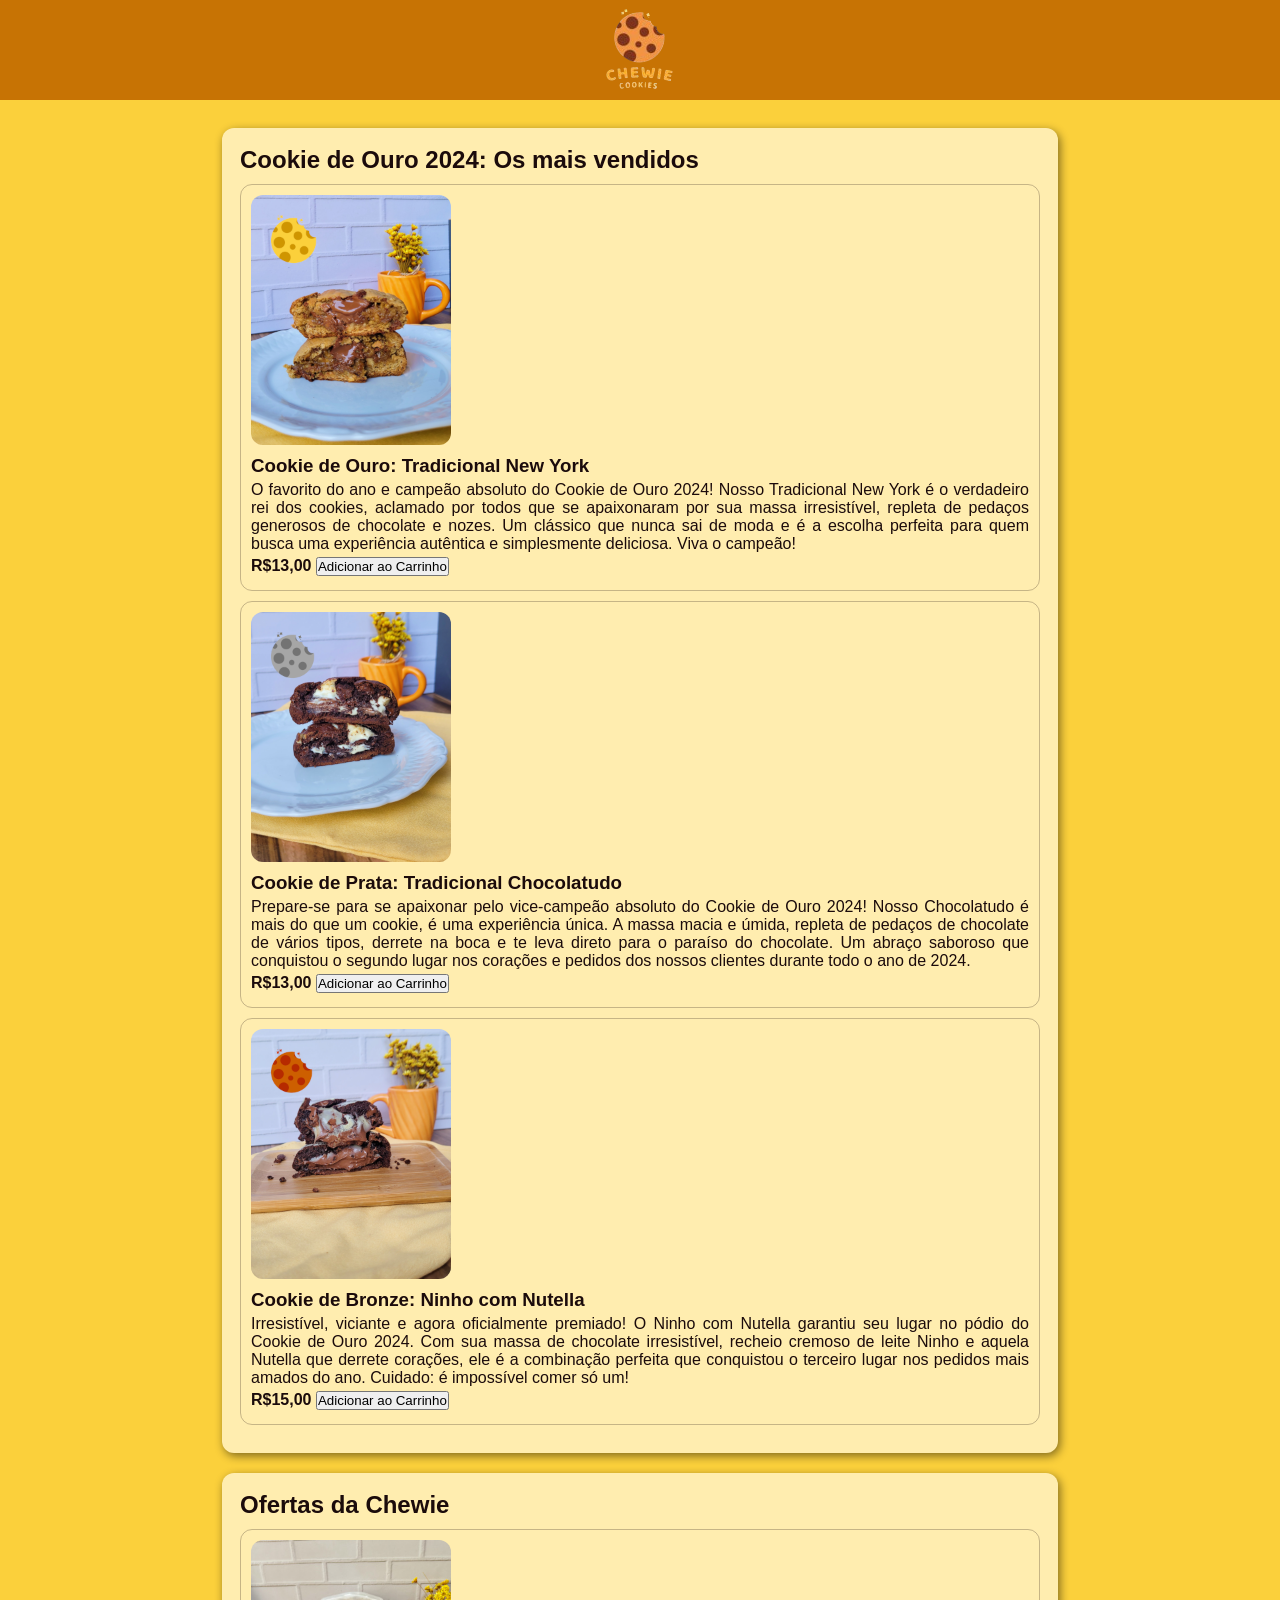
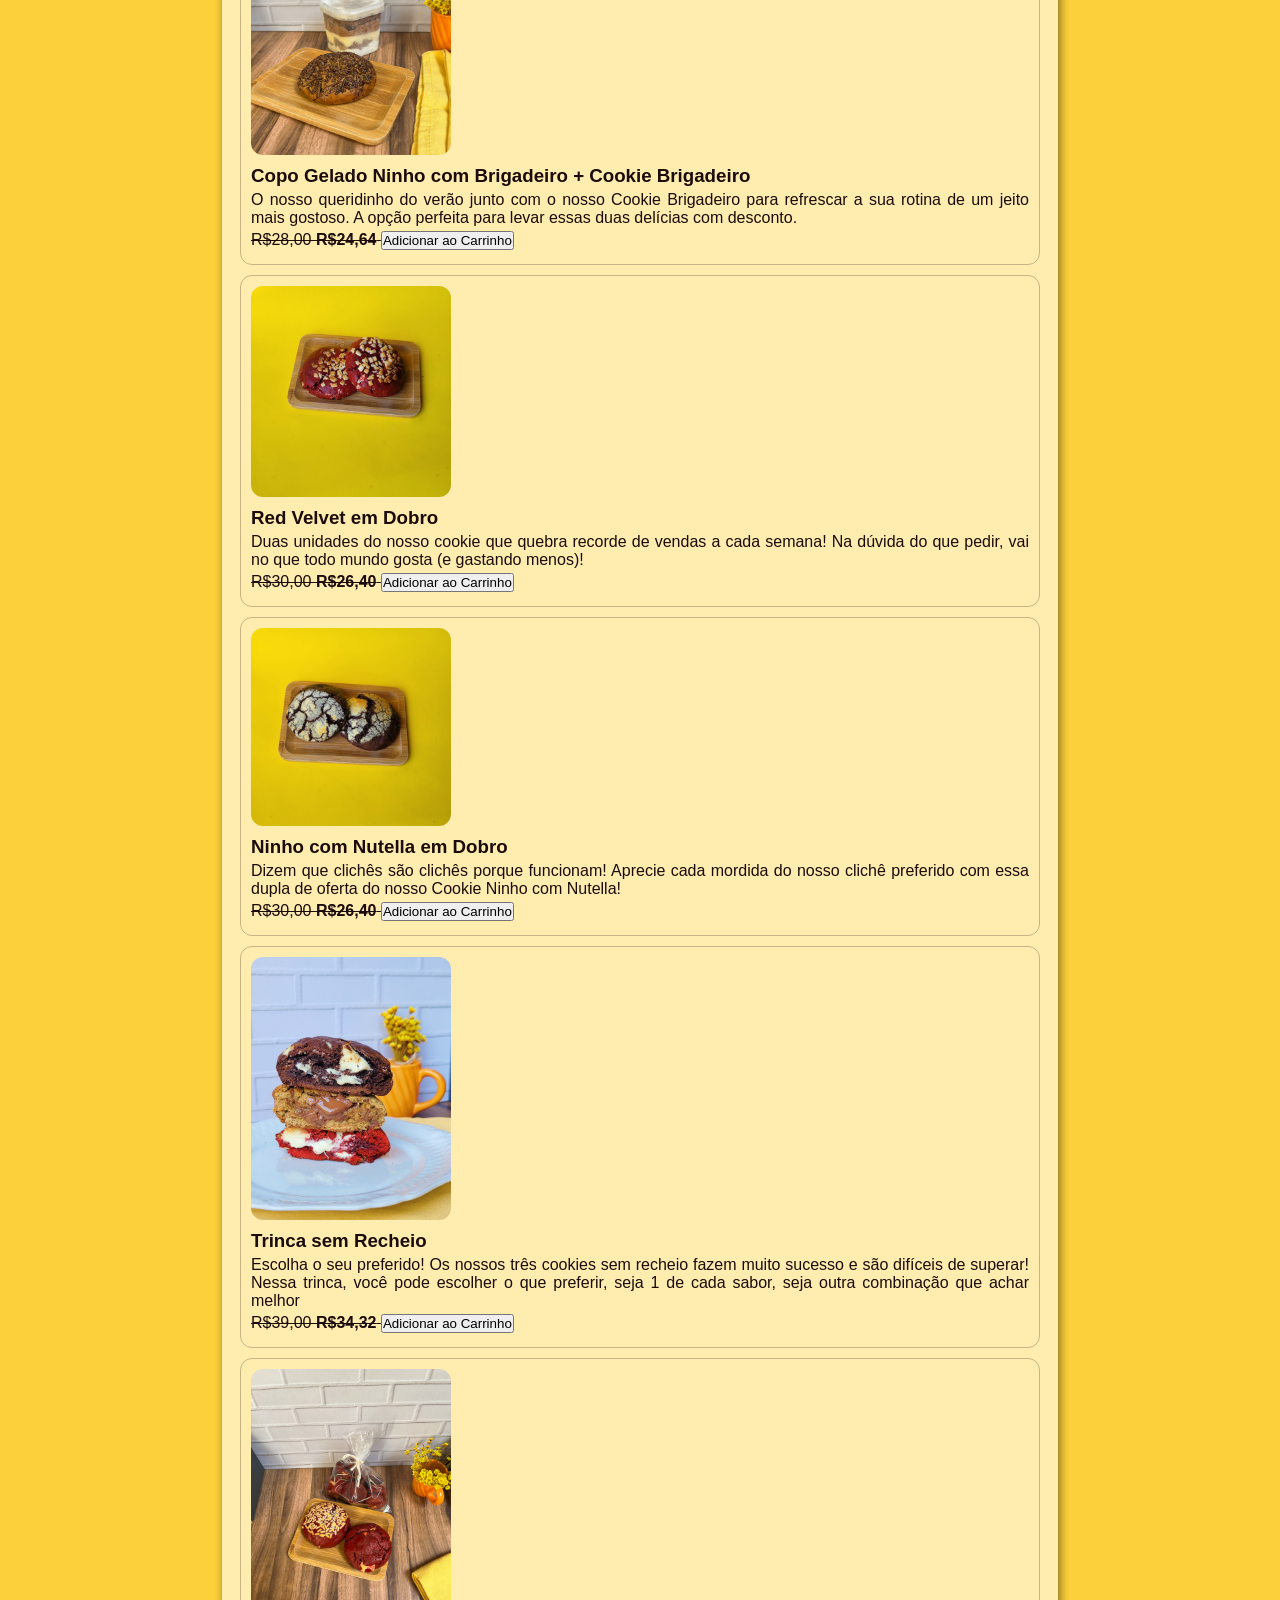
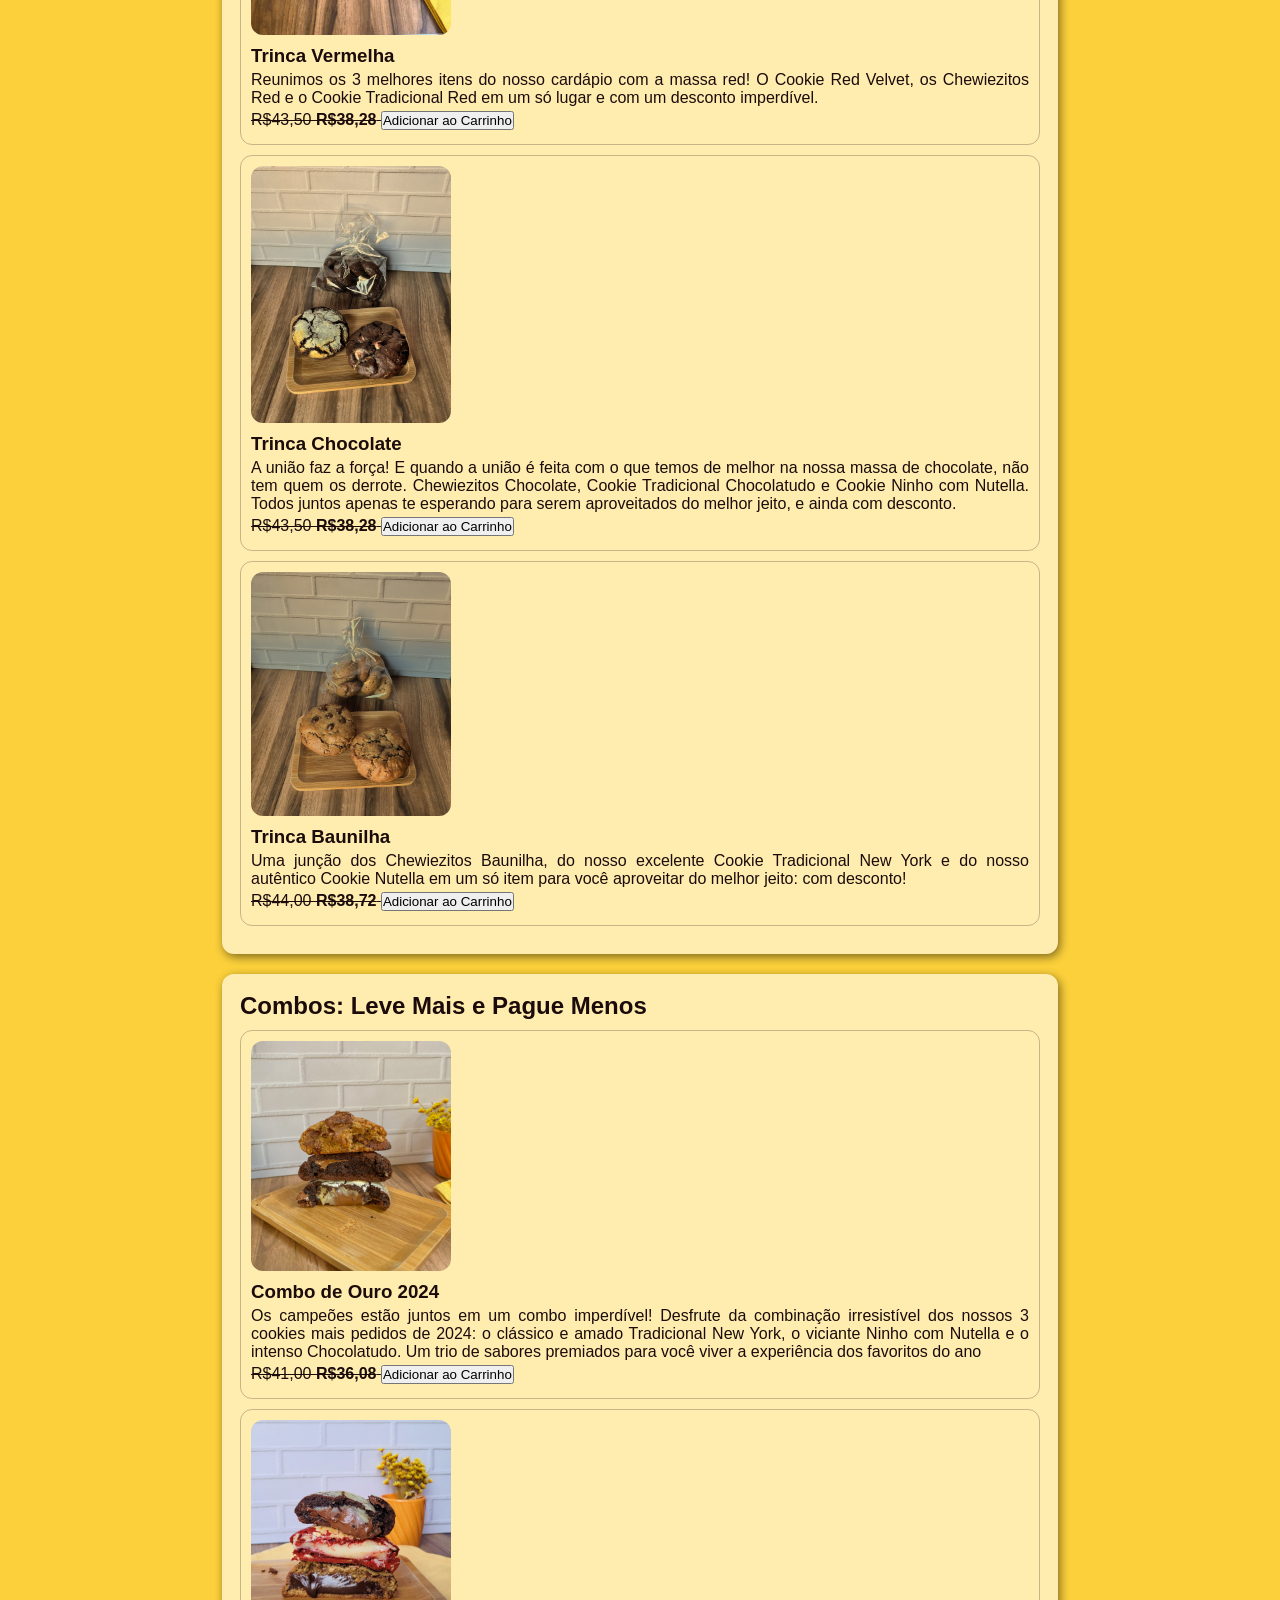
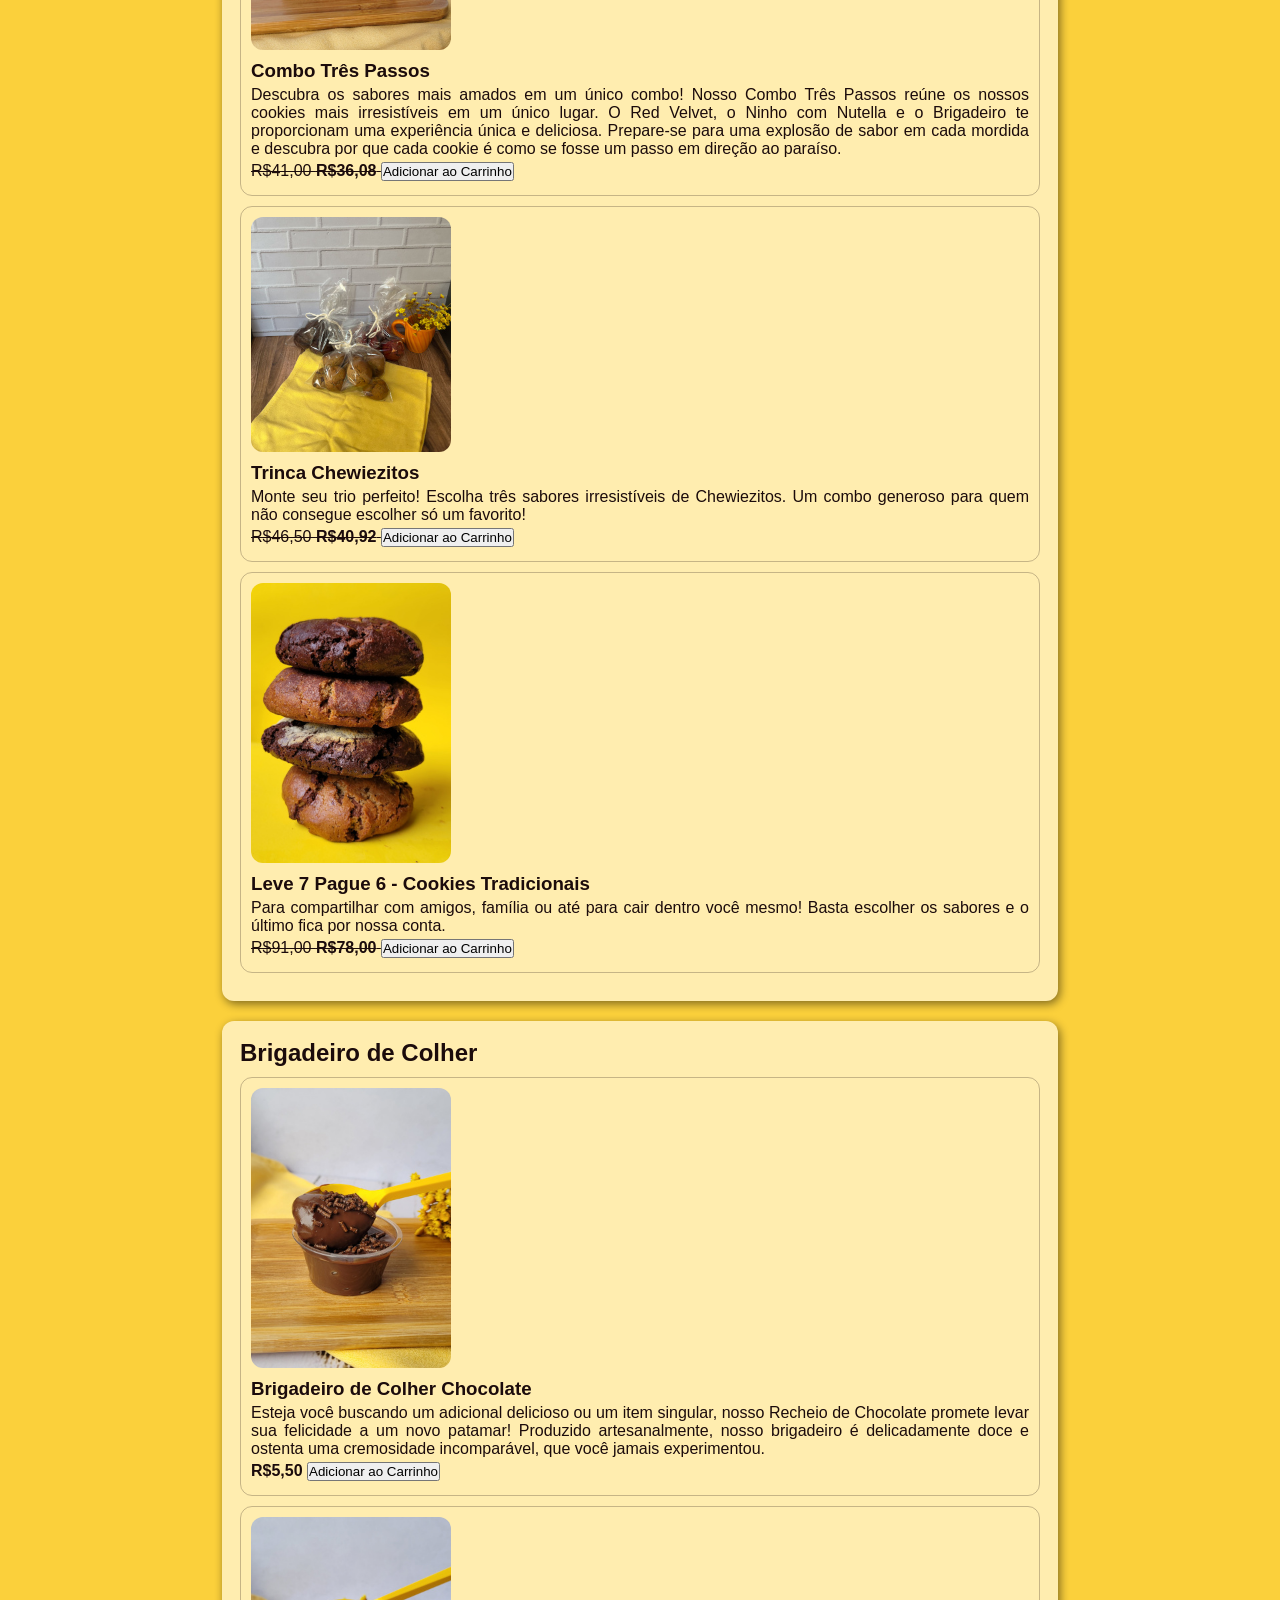
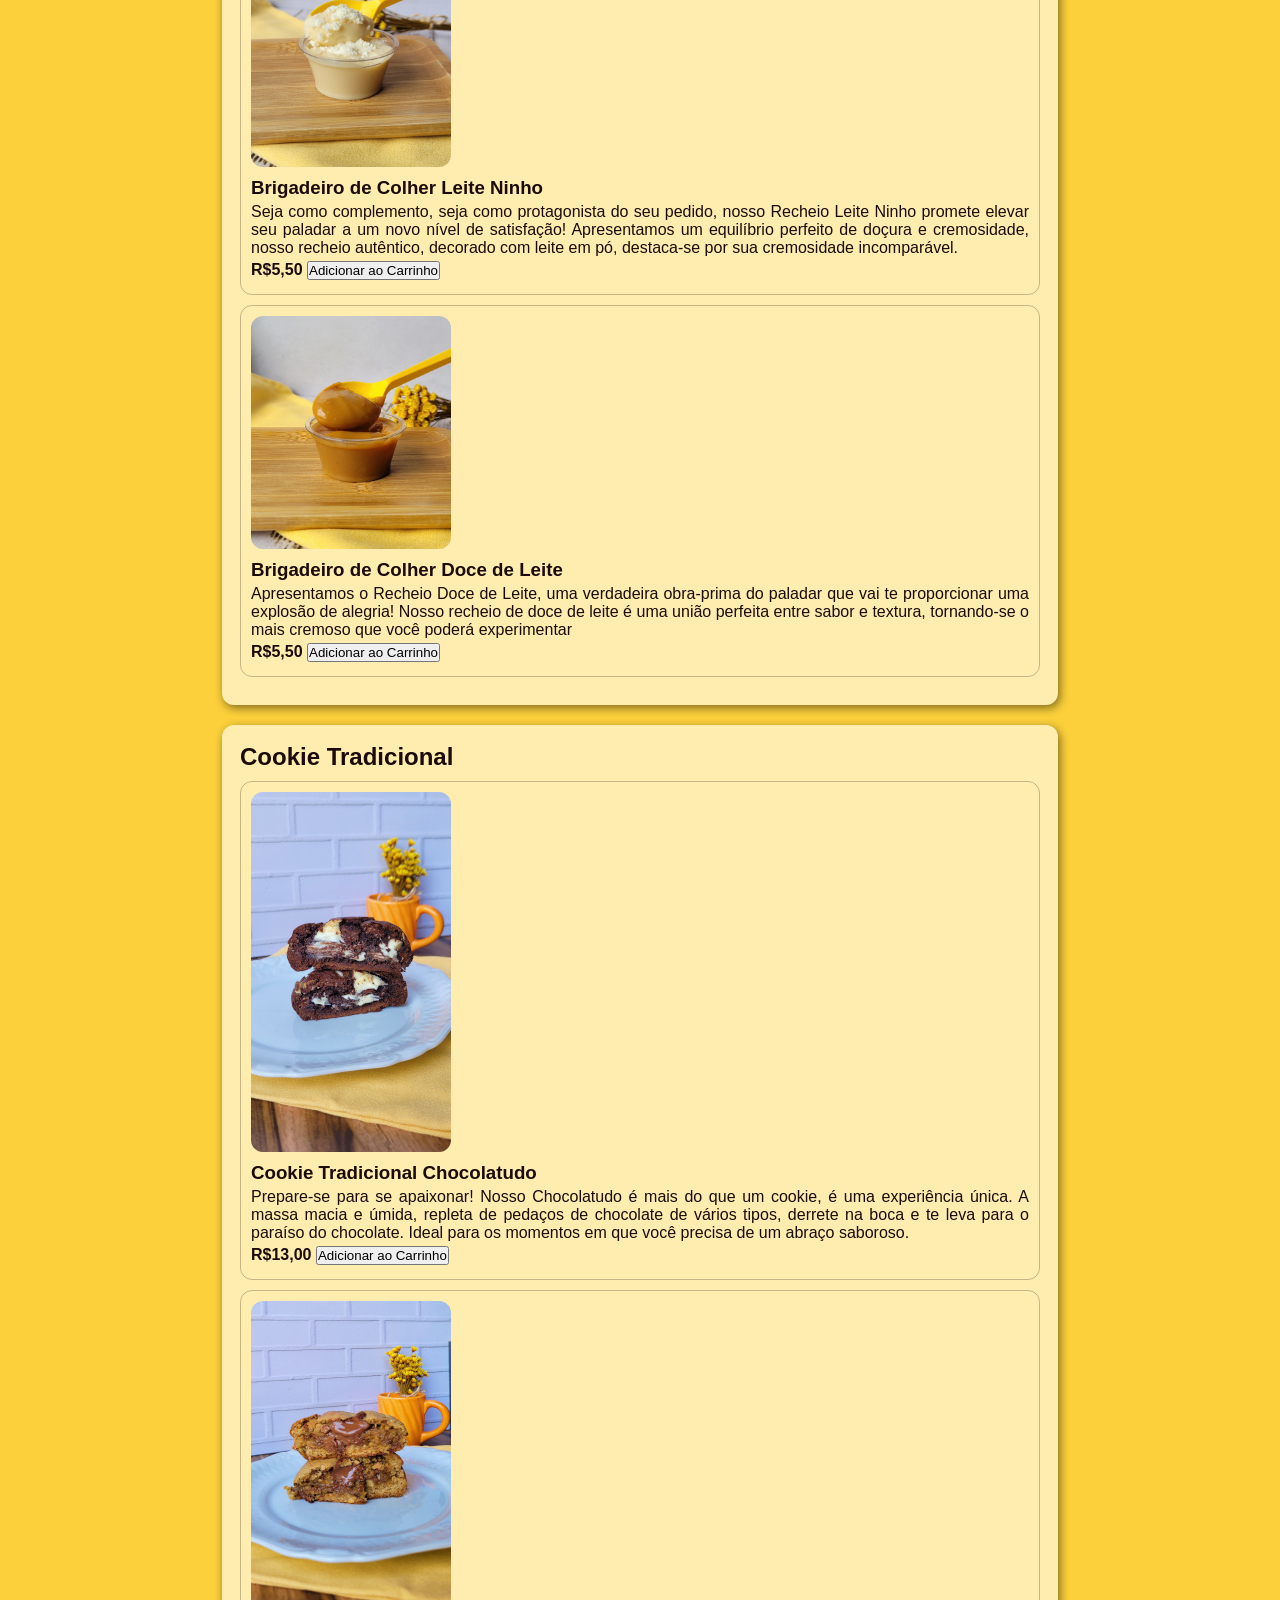
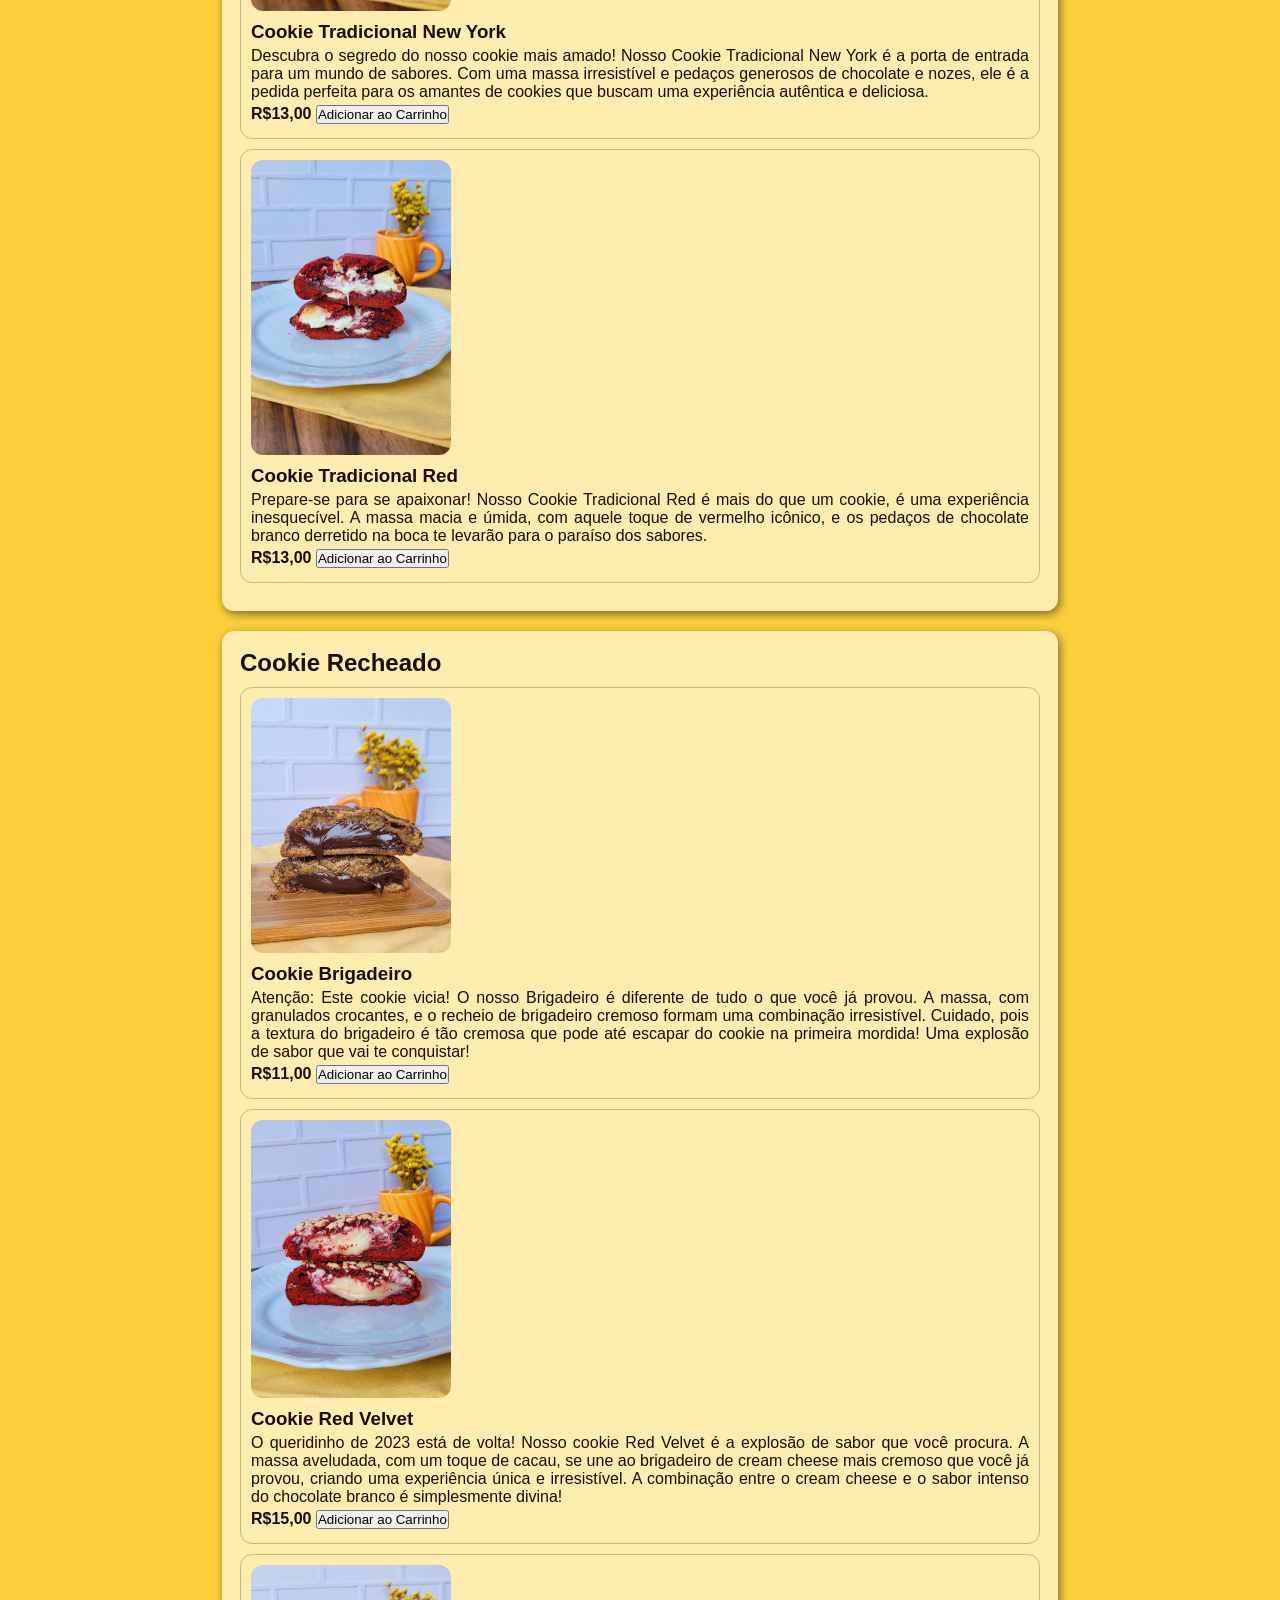
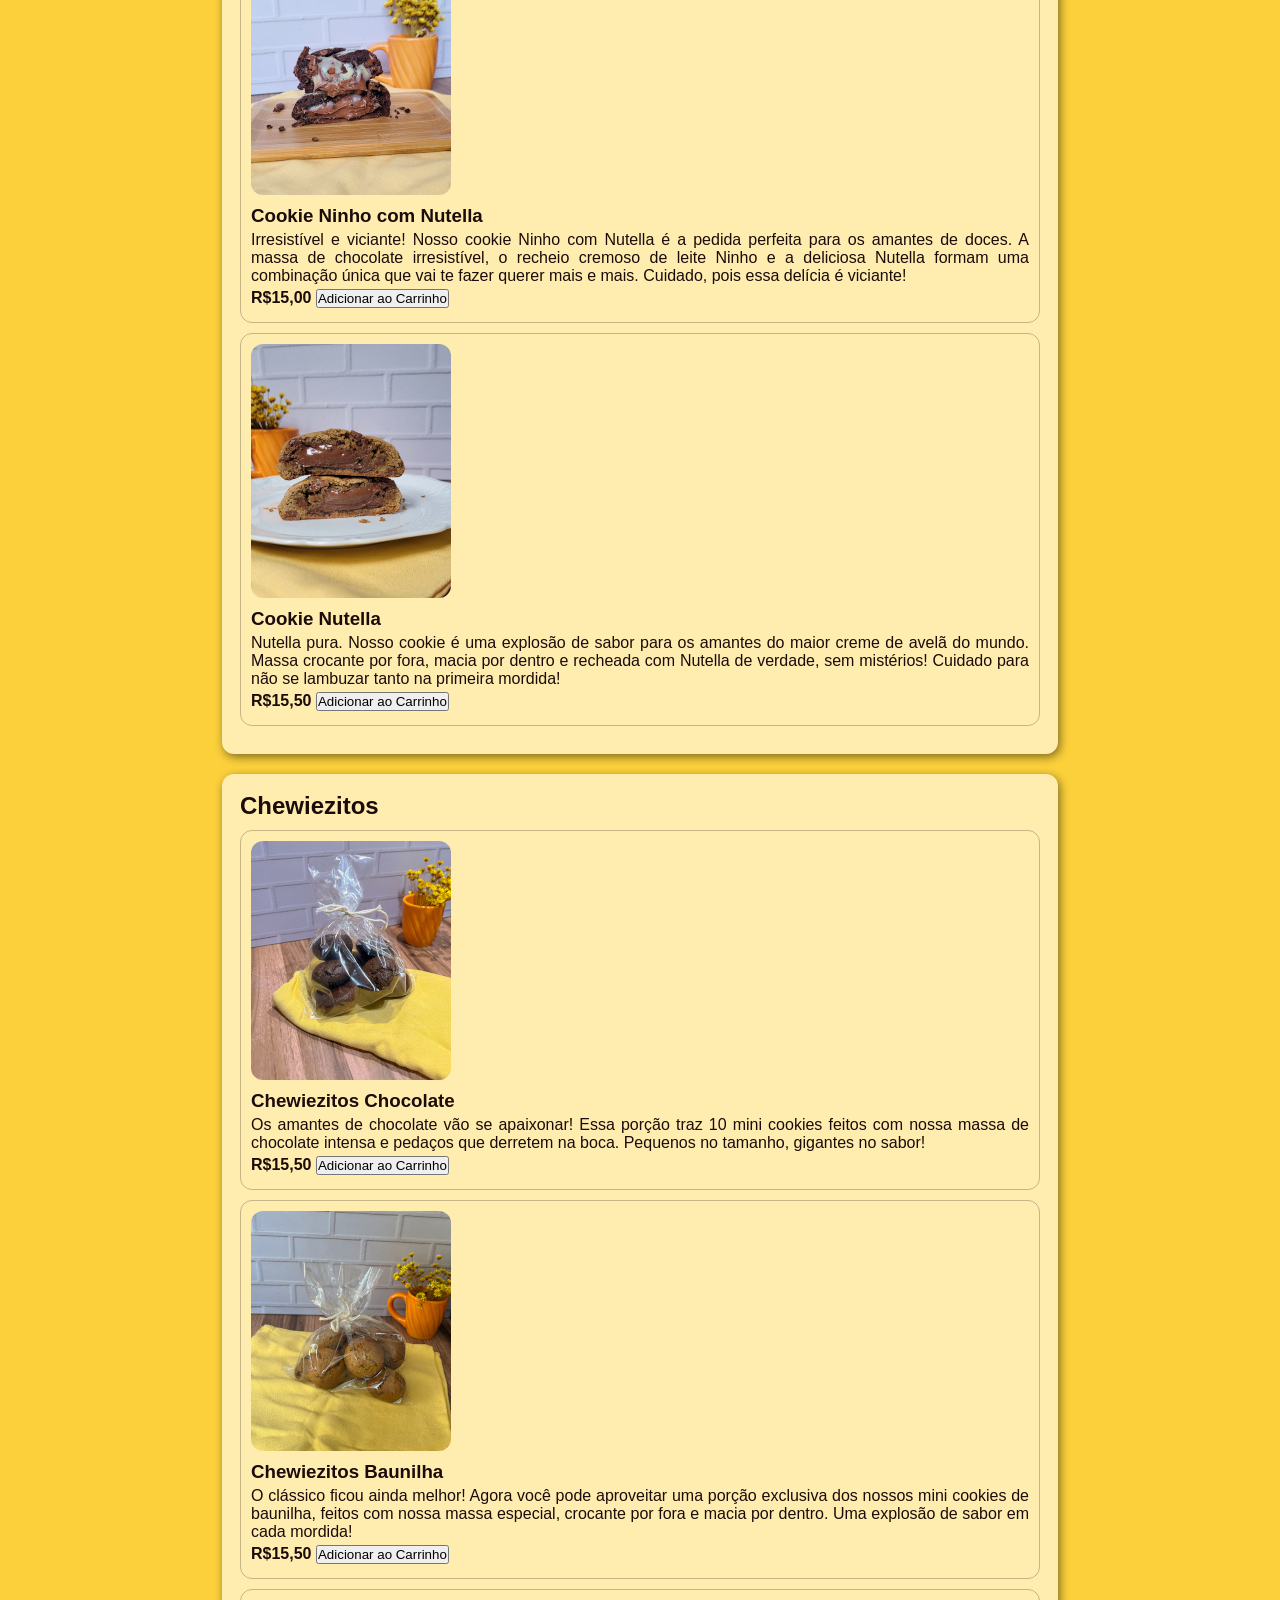
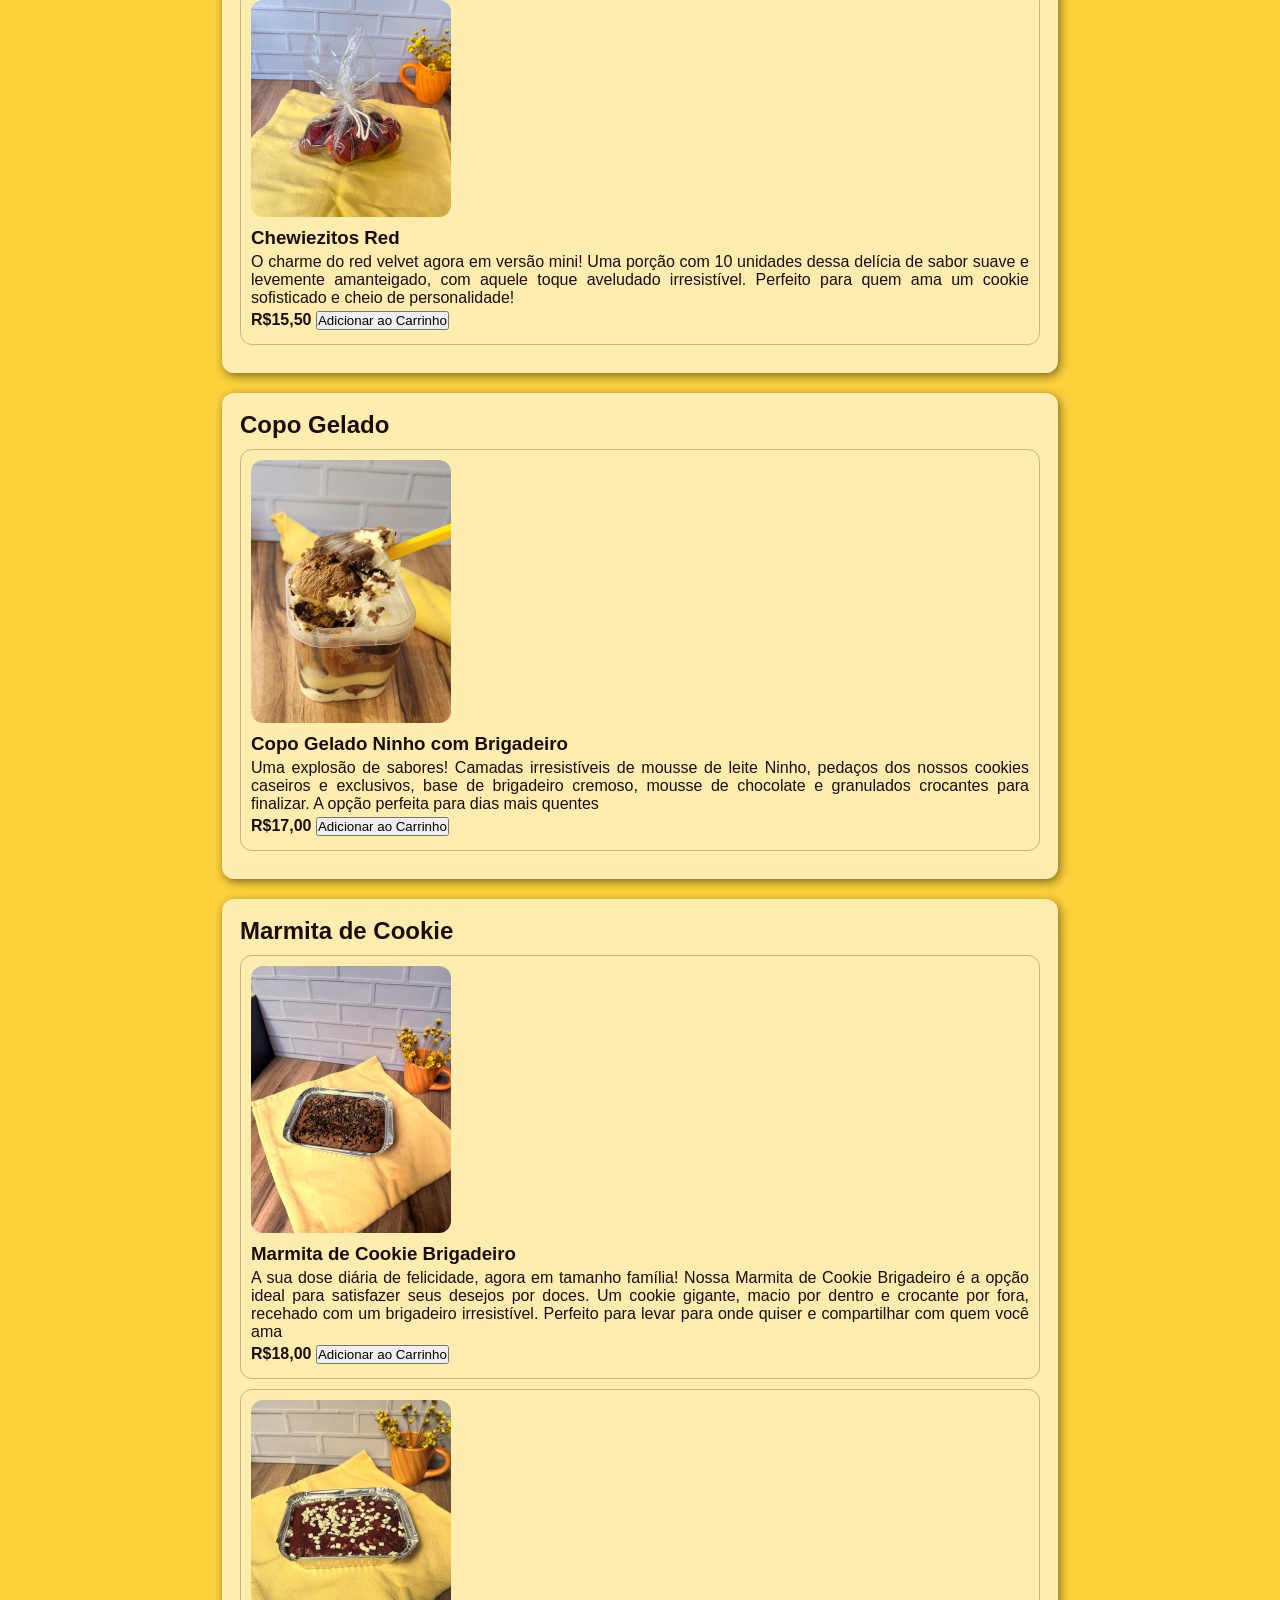
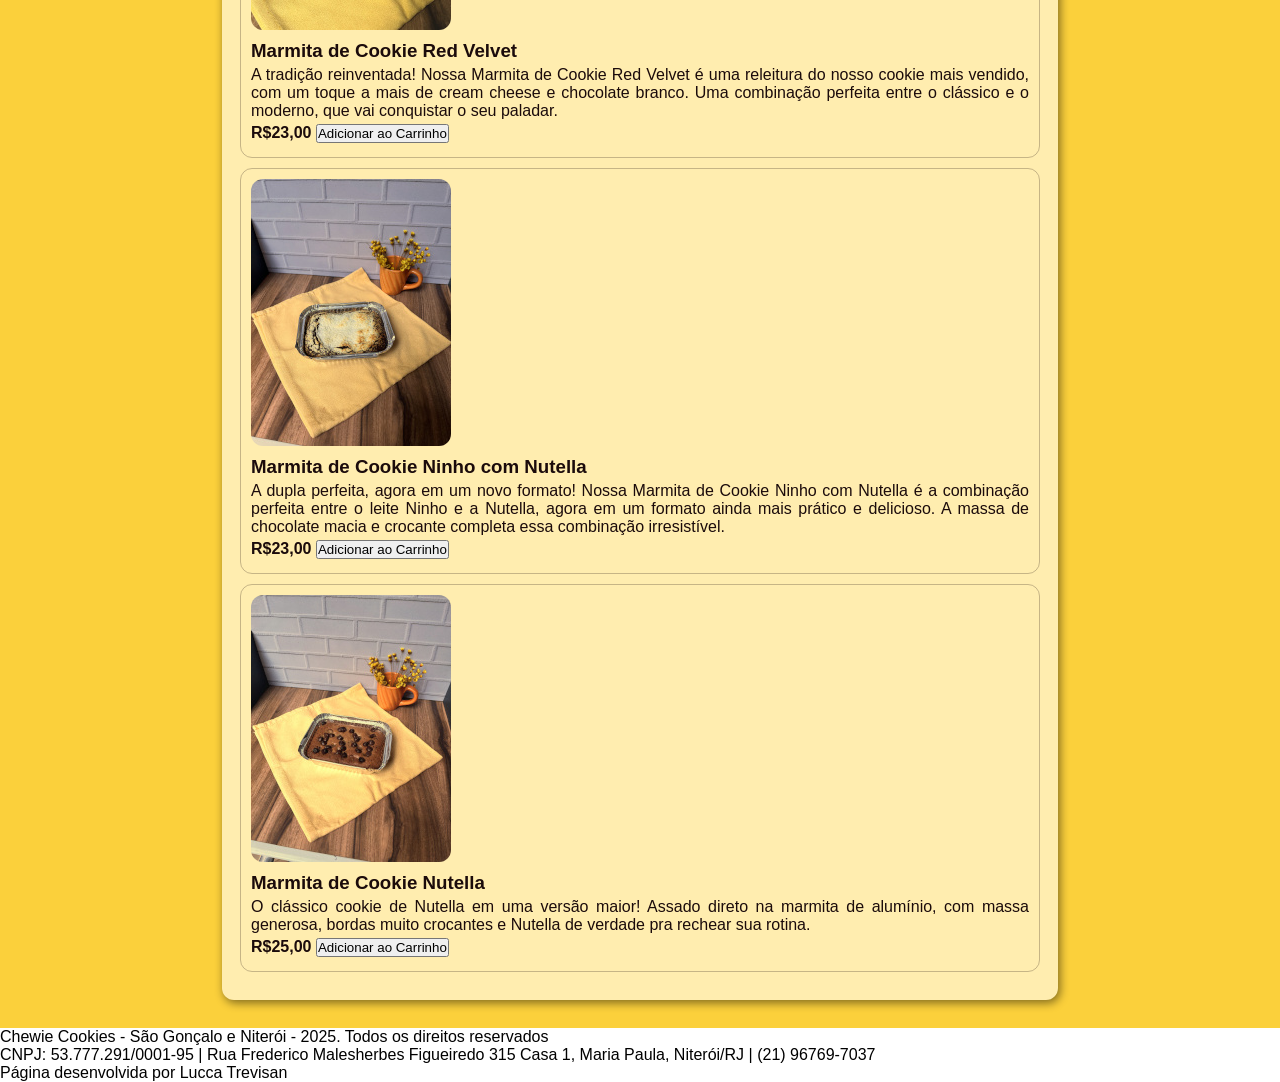
==== cardapio.html @ 7864ad53 "Initial commit" ====
<!DOCTYPE html>
<html lang="pt-br">
<head>
    <meta charset="UTF-8">
    <meta name="viewport" content="width=device-width, initial-scale=1.0">
    <link rel="stylesheet" href="estilo/style.css">
    <title>Chewie Cookies</title>
</head>
<body>
    <header>
        <img src="imagens/logo-sem-fundo100-removebg-preview.png" alt="Logo Chewie Cookies">
    </header>

    <main>

        <section class="categoria-produto">
            <h2>Cookie de Ouro 2024: Os mais vendidos</h2>

            <section class="container-produto">

                <div class="item-produto">
                    <img src="imagens/cookieDeOuro-300.png" alt="Cookie de Ouro: Tradicional New York" width="200px">
                    <h3>Cookie de Ouro: Tradicional New York</h3>
                    <p>O favorito do ano e campeão absoluto do Cookie de Ouro 2024! Nosso Tradicional New York é o verdadeiro rei dos cookies, aclamado por todos que se apaixonaram por sua massa irresistível, repleta de pedaços generosos de chocolate e nozes. Um clássico que nunca sai de moda e é a escolha perfeita para quem busca uma experiência autêntica e simplesmente deliciosa. Viva o campeão!</p>
                    <p><strong>R$13,00</strong> <button class="botao-carrinho">Adicionar ao Carrinho</button></p>
                </div>

                <div class="item-produto">
                    <img src="imagens/cookieDePrata-300.png" alt="Cookie de Prata: Tradicional Chocolatudo" width="200px">
                    <h3>Cookie de Prata: Tradicional Chocolatudo</h3>
                    <p>Prepare-se para se apaixonar pelo vice-campeão absoluto do Cookie de Ouro 2024! Nosso Chocolatudo é mais do que um cookie, é uma experiência única. A massa macia e úmida, repleta de pedaços de chocolate de vários tipos, derrete na boca e te leva direto para o paraíso do chocolate. Um abraço saboroso que conquistou o segundo lugar nos corações e pedidos dos nossos clientes durante todo o ano de 2024.</p>
                    <p><strong>R$13,00</strong> <button class="botao-carrinho">Adicionar ao Carrinho</button></p>
                </div>

                <div class="item-produto">
                    <img src="imagens/cookieDeBronze-300.png" alt="Cookie de Bronze: Ninho com Nutella" width="200px">
                    <h3>Cookie de Bronze: Ninho com Nutella</h3>
                    <p>Irresistível, viciante e agora oficialmente premiado! O Ninho com Nutella garantiu seu lugar no pódio do Cookie de Ouro 2024. Com sua massa de chocolate irresistível, recheio cremoso de leite Ninho e aquela Nutella que derrete corações, ele é a combinação perfeita que conquistou o terceiro lugar nos pedidos mais amados do ano. Cuidado: é impossível comer só um!</p>
                    <p><strong>R$15,00</strong> <button class="botao-carrinho">Adicionar ao Carrinho</button></p>
                </div>

            </section>
        </section>

        <section class="categoria-produto">
            <h2>Ofertas da Chewie</h2>
            <section class="container-produto">
                <div class="item-produto">
                    <img src="imagens/comboCopoCookie-300.JPG" alt="Copo Gelado Ninho com Brigadeiro + Cookie Brigadeiro" width="200px">
                    <h3>Copo Gelado Ninho com Brigadeiro + Cookie Brigadeiro</h3>
                    <p>O nosso queridinho do verão junto com o nosso Cookie Brigadeiro para refrescar a sua rotina de um jeito mais gostoso. A opção perfeita para levar essas duas delícias com desconto.</p>
                    <p class="item-produto-desconto">R$28,00 <strong>R$24,64</strong> 
                        <button class="botao-carrinho">Adicionar ao Carrinho</button>
                    </p>
                </div>
                <div class="item-produto">
                    <img src="imagens/redEmDobro-300.jpg" alt="Red Velvet em Dobro" width="200px">
                    <h3>Red Velvet em Dobro</h3>
                    <p>Duas unidades do nosso cookie que quebra recorde de vendas a cada semana! Na dúvida do que pedir, vai no que todo mundo gosta (e gastando menos)!</p>
                    <p class="item-produto-desconto">R$30,00 <strong>R$26,40</strong> <button class="botao-carrinho">Adicionar ao Carrinho</button></p>
                </div>
                <div class="item-produto">
                    <img src="imagens/ninhoNutellaEmDobro-300.jpg" alt="Ninho com Nutella em Dobro" width="200px">
                    <h3>Ninho com Nutella em Dobro</h3>
                    <p>Dizem que clichês são clichês porque funcionam! Aprecie cada mordida do nosso clichê preferido com essa dupla de oferta do nosso Cookie Ninho com Nutella!</p>
                    <p class="item-produto-desconto">R$30,00 <strong>R$26,40</strong> <button class="botao-carrinho">Adicionar ao Carrinho</button></p>
                </div>
                <div class="item-produto">
                    <img src="imagens/trincaSemRecheio-300.jpg" alt="Trinca sem Recheio" width="200px">
                    <h3>Trinca sem Recheio</h3>
                    <p>Escolha o seu preferido! Os nossos três cookies sem recheio fazem muito sucesso e são difíceis de superar! Nessa trinca, você pode escolher o que preferir, seja 1 de cada sabor, seja outra combinação que achar melhor</p>
                    <p class="item-produto-desconto">R$39,00 <strong>R$34,32</strong> <button class="botao-carrinho">Adicionar ao Carrinho</button></p>
                </div>
                <div class="item-produto">
                    <img src="imagens/trincaVermelha-300.JPG" alt="Trinca Vermelha" width="200px">
                    <h3>Trinca Vermelha</h3>
                    <p>Reunimos os 3 melhores itens do nosso cardápio com a massa red! O Cookie Red Velvet, os Chewiezitos Red e o Cookie Tradicional Red em um só lugar e com um desconto imperdível.</p>
                    <p class="item-produto-desconto">R$43,50 <strong>R$38,28</strong> <button class="botao-carrinho">Adicionar ao Carrinho</button></p>
                </div>
                <div class="item-produto">
                    <img src="imagens/trinca-chocolate300.jpg" alt="Trinca Chocolate" width="200px">
                    <h3>Trinca Chocolate</h3>
                    <p>A união faz a força! E quando a união é feita com o que temos de melhor na nossa massa de chocolate, não tem quem os derrote. Chewiezitos Chocolate, Cookie Tradicional Chocolatudo e Cookie Ninho com Nutella. Todos juntos apenas te esperando para serem aproveitados do melhor jeito, e ainda com desconto.</p>
                    <p class="item-produto-desconto">R$43,50 <strong>R$38,28</strong> <button class="botao-carrinho">Adicionar ao Carrinho</button></p>
                </div>
                <div class="item-produto">
                    <img src="imagens/trinca-baunilha300.jpg" alt="Trinca Baunilha" width="200px">
                    <h3>Trinca Baunilha</h3>
                    <p>Uma junção dos Chewiezitos Baunilha, do nosso excelente Cookie Tradicional New York e do nosso autêntico Cookie Nutella em um só item para você aproveitar do melhor jeito: com desconto!</p>
                    <p class="item-produto-desconto">R$44,00 <strong>R$38,72</strong> <button class="botao-carrinho">Adicionar ao Carrinho</button></p>
                </div>
            </section>
        </section>

        <section class="categoria-produto">
            <h2>Combos: Leve Mais e Pague Menos</h2>
            <section class="container-produto">
                <div class="item-produto">
                    <img src="imagens/comboDeOuro300.JPG" alt="Combo de Ouro 2024" width="200px">
                    <h3>Combo de Ouro 2024</h3>
                    <p>Os campeões estão juntos em um combo imperdível! Desfrute da combinação irresistível dos nossos 3 cookies mais pedidos de 2024: o clássico e amado Tradicional New York, o viciante Ninho com Nutella e o intenso Chocolatudo. Um trio de sabores premiados para você viver a experiência dos favoritos do ano</p>
                    <p class="item-produto-desconto">R$41,00 <strong>R$36,08</strong> <button class="botao-carrinho">Adicionar ao Carrinho</button></p>
                </div>
                <div class="item-produto">
                    <img src="imagens/comboTresPassos300.jpg" alt="Combo Três Passos" width="200px">
                    <h3>Combo Três Passos</h3>
                    <p>Descubra os sabores mais amados em um único combo! Nosso Combo Três Passos reúne os nossos cookies mais irresistíveis em um único lugar. O Red Velvet, o Ninho com Nutella e o Brigadeiro te proporcionam uma experiência única e deliciosa. Prepare-se para uma explosão de sabor em cada mordida e descubra por que cada cookie é como se fosse um passo em direção ao paraíso.</p>
                    <p class="item-produto-desconto">R$41,00 <strong>R$36,08</strong> <button class="botao-carrinho">Adicionar ao Carrinho</button></p>
                </div>
                <div class="item-produto">
                    <img src="imagens/trinca-chewiezitos300.jpg" alt="Trinca Chewiezitos" width="200px">
                    <h3>Trinca Chewiezitos</h3>
                    <p>Monte seu trio perfeito! Escolha três sabores irresistíveis de Chewiezitos. Um combo generoso para quem não consegue escolher só um favorito!</p>
                    <p class="item-produto-desconto">R$46,50 <strong>R$40,92</strong> <button class="botao-carrinho">Adicionar ao Carrinho</button></p>
                </div>
                <div class="item-produto">
                    <img src="imagens/leve7pague6-300.jpg" alt="Leve 7 Pague 6" width="200px">
                    <h3>Leve 7 Pague 6 - Cookies Tradicionais</h3>
                    <p>Para compartilhar com amigos, família ou até para cair dentro você mesmo! Basta escolher os sabores e o último fica por nossa conta.</p>
                    <p class="item-produto-desconto">R$91,00 <strong>R$78,00</strong> <button class="botao-carrinho">Adicionar ao Carrinho</button></p>
                </div>
            </section>
        </section>

        <section class="categoria-produto">
            <h2>Brigadeiro de Colher</h2>
            <section class="container-produto">
                <div class="item-produto">
                    <img src="imagens/brigadeiroChocolate-300.jpg" alt="Brigadeiro de Colher Chocolate" width="200px">
                    <h3>Brigadeiro de Colher Chocolate</h3>
                    <p>Esteja você buscando um adicional delicioso ou um item singular, nosso Recheio de Chocolate promete levar sua felicidade a um novo patamar! Produzido artesanalmente, nosso brigadeiro é delicadamente doce e ostenta uma cremosidade incomparável, que você jamais experimentou.</p>
                    <p><strong>R$5,50</strong> <button class="botao-carrinho">Adicionar ao Carrinho</button></p>
                </div>
                <div class="item-produto">
                    <img src="imagens/brigadeiroLeiteNinho-300.jpg" alt="Brigadeiro de Colher Leite Ninho" width="200px">
                    <h3>Brigadeiro de Colher Leite Ninho</h3>
                    <p>Seja como complemento, seja como protagonista do seu pedido, nosso Recheio Leite Ninho promete elevar seu paladar a um novo nível de satisfação! Apresentamos um equilíbrio perfeito de doçura e cremosidade, nosso recheio autêntico, decorado com leite em pó, destaca-se por sua cremosidade incomparável.</p>
                    <p><strong>R$5,50</strong> <button class="botao-carrinho">Adicionar ao Carrinho</button></p>
                </div>
                <div class="item-produto">
                    <img src="imagens/brigadeiroDoceDeLeite-300.jpg" alt="Brigadeiro de Colher Doce de Leite" width="200px">
                    <h3>Brigadeiro de Colher Doce de Leite</h3>
                    <p>Apresentamos o Recheio Doce de Leite, uma verdadeira obra-prima do paladar que vai te proporcionar uma explosão de alegria! Nosso recheio de doce de leite é uma união perfeita entre sabor e textura, tornando-se o mais cremoso que você poderá experimentar</p>
                    <p><strong>R$5,50</strong> <button class="botao-carrinho">Adicionar ao Carrinho</button></p>
                </div>
            </section>
        </section>

        <section class="categoria-produto">
            <h2>Cookie Tradicional</h2>
            <section class="container-produto">
                <div class="item-produto">
                    <img src="imagens/chocolatudo-200.jpg" alt="">
                    <h3>Cookie Tradicional Chocolatudo</h3>
                    <p>Prepare-se para se apaixonar! Nosso Chocolatudo é mais do que um cookie, é uma experiência única. A massa macia e úmida, repleta de pedaços de chocolate de vários tipos, derrete na boca e te leva para o paraíso do chocolate. Ideal para os momentos em que você precisa de um abraço saboroso.</p>
                    <p><strong>R$13,00</strong> <button class="botao-carrinho">Adicionar ao Carrinho</button></p>
                </div>
                <div class="item-produto">
                    <img src="imagens/newYork-200.jpg" alt="">
                    <h3>Cookie Tradicional New York</h3>
                    <p>Descubra o segredo do nosso cookie mais amado! Nosso Cookie Tradicional New York é a porta de entrada para um mundo de sabores. Com uma massa irresistível e pedaços generosos de chocolate e nozes, ele é a pedida perfeita para os amantes de cookies que buscam uma experiência autêntica e deliciosa.</p>
                    <p><strong>R$13,00</strong> <button class="botao-carrinho">Adicionar ao Carrinho</button></p>
                </div>
                <div class="item-produto">
                    <img src="imagens/redTradicional-200.jpg" alt="">
                    <h3>Cookie Tradicional Red</h3>
                    <p>Prepare-se para se apaixonar! Nosso Cookie Tradicional Red é mais do que um cookie, é uma experiência inesquecível. A massa macia e úmida, com aquele toque de vermelho icônico, e os pedaços de chocolate branco derretido na boca te levarão para o paraíso dos sabores.</p>
                    <p><strong>R$13,00</strong> <button class="botao-carrinho">Adicionar ao Carrinho</button></p>
                </div>
            </section>
        </section>

        <section class="categoria-produto">
            <h2>Cookie Recheado</h2>
            <section class="container-produto">
                <div class="item-produto">
                    <img src="imagens/brigadeiro-200.jpg" alt="">
                    <h3>Cookie Brigadeiro</h3>
                    <p>Atenção: Este cookie vicia! O nosso Brigadeiro é diferente de tudo o que você já provou. A massa, com granulados crocantes, e o recheio de brigadeiro cremoso formam uma combinação irresistível. Cuidado, pois a textura do brigadeiro é tão cremosa que pode até escapar do cookie na primeira mordida! Uma explosão de sabor que vai te conquistar!</p>
                    <p><strong>R$11,00</strong> <button class="botao-carrinho">Adicionar ao Carrinho</button></p>
                </div>
                <div class="item-produto">
                    <img src="imagens/redVelvet-200.jpg" alt="">
                    <h3>Cookie Red Velvet</h3>
                    <p>O queridinho de 2023 está de volta! Nosso cookie Red Velvet é a explosão de sabor que você procura. A massa aveludada, com um toque de cacau, se une ao brigadeiro de cream cheese mais cremoso que você já provou, criando uma experiência única e irresistível. A combinação entre o cream cheese e o sabor intenso do chocolate branco é simplesmente divina!</p>
                    <p><strong>R$15,00</strong> <button class="botao-carrinho">Adicionar ao Carrinho</button></p>
                </div>
                <div class="item-produto">
                    <img src="imagens/ninhoNutella-200.jpg" alt="">
                    <h3>Cookie Ninho com Nutella</h3>
                    <p>Irresistível e viciante! Nosso cookie Ninho com Nutella é a pedida perfeita para os amantes de doces. A massa de chocolate irresistível, o recheio cremoso de leite Ninho e a deliciosa Nutella formam uma combinação única que vai te fazer querer mais e mais. Cuidado, pois essa delícia é viciante!</p>
                    <p><strong>R$15,00</strong> <button class="botao-carrinho">Adicionar ao Carrinho</button></p>
                </div>
                <div class="item-produto">
                    <img src="imagens/nutella-200.jpg" alt="">
                    <h3>Cookie Nutella</h3>
                    <p>Nutella pura. Nosso cookie é uma explosão de sabor para os amantes do maior creme de avelã do mundo. Massa crocante por fora, macia por dentro e recheada com Nutella de verdade, sem mistérios! Cuidado para não se lambuzar tanto na primeira mordida!</p>
                    <p><strong>R$15,50</strong> <button class="botao-carrinho">Adicionar ao Carrinho</button></p>
                </div>
            </section>
        </section>

        <section class="categoria-produto">
            <h2>Chewiezitos</h2>
            <section class="container-produto">
                <div class="item-produto">
                    <img src="imagens/chewiezitoChocolate-200.jpg" alt="">
                    <h3>Chewiezitos Chocolate</h3>
                    <p>Os amantes de chocolate vão se apaixonar! Essa porção traz 10 mini cookies feitos com nossa massa de chocolate intensa e pedaços que derretem na boca. Pequenos no tamanho, gigantes no sabor!</p>
                    <p><strong>R$15,50</strong> <button class="botao-carrinho">Adicionar ao Carrinho</button></p>
                </div>
                <div class="item-produto">
                    <img src="imagens/chewiezitosBaunilha-200.jpg" alt="">
                    <h3>Chewiezitos Baunilha</h3>
                    <p>O clássico ficou ainda melhor! Agora você pode aproveitar uma porção exclusiva dos nossos mini cookies de baunilha, feitos com nossa massa especial, crocante por fora e macia por dentro. Uma explosão de sabor em cada mordida!</p>
                    <p><strong>R$15,50</strong> <button class="botao-carrinho">Adicionar ao Carrinho</button></p>
                </div>
                <div class="item-produto">
                    <img src="imagens/chewiezitosRed-200.jpg" alt="">
                    <h3>Chewiezitos Red</h3>
                    <p>O charme do red velvet agora em versão mini! Uma porção com 10 unidades dessa delícia de sabor suave e levemente amanteigado, com aquele toque aveludado irresistível. Perfeito para quem ama um cookie sofisticado e cheio de personalidade!</p>
                    <p><strong>R$15,50</strong> <button class="botao-carrinho">Adicionar ao Carrinho</button></p>
                </div>
            </section>
        </section>

        <section class="categoria-produto">
            <h2>Copo Gelado</h2>
            <section class="container-produto">
                <div class="item-produto">
                    <img src="imagens/copoGelado-200.jpg" alt="">
                    <h3>Copo Gelado Ninho com Brigadeiro</h3>
                    <p>Uma explosão de sabores! Camadas irresistíveis de mousse de leite Ninho, pedaços dos nossos cookies caseiros e exclusivos, base de brigadeiro cremoso, mousse de chocolate e granulados crocantes para finalizar. A opção perfeita para dias mais quentes</p>
                    <p><strong>R$17,00</strong> <button class="botao-carrinho">Adicionar ao Carrinho</button></p>
                </div>
            </section>
        </section>

        <section class="categoria-produto">
            <h2>Marmita de Cookie</h2>
            <section class="container-produto">
                <div class="item-produto">
                    <img src="imagens/marmita-brigadeiro200.jpg" alt="">
                    <h3>Marmita de Cookie Brigadeiro</h3>
                    <p>A sua dose diária de felicidade, agora em tamanho família! Nossa Marmita de Cookie Brigadeiro é a opção ideal para satisfazer seus desejos por doces. Um cookie gigante, macio por dentro e crocante por fora, recehado com um brigadeiro irresistível. Perfeito para levar para onde quiser e compartilhar com quem você ama</p>
                    <p><strong>R$18,00</strong> <button class="botao-carrinho">Adicionar ao Carrinho</button></p>
                </div>
                <div class="item-produto">
                    <img src="imagens/marmita-red-velvet200.jpg" alt="">
                    <h3>Marmita de Cookie Red Velvet</h3>
                    <p>A tradição reinventada! Nossa Marmita de Cookie Red Velvet é uma releitura do nosso cookie mais vendido, com um toque a mais de cream cheese e chocolate branco. Uma combinação perfeita entre o clássico e o moderno, que vai conquistar o seu paladar.</p>
                    <p><strong>R$23,00</strong> <button class="botao-carrinho">Adicionar ao Carrinho</button></p>
                </div>
                <div class="item-produto">
                    <img src="imagens/marmita-ninho-nutella200.jpg" alt="">
                    <h3>Marmita de Cookie Ninho com Nutella</h3>
                    <p>A dupla perfeita, agora em um novo formato! Nossa Marmita de Cookie Ninho com Nutella é a combinação perfeita entre o leite Ninho e a Nutella, agora em um formato ainda mais prático e delicioso. A massa de chocolate macia e crocante completa essa combinação irresistível.</p>
                    <p><strong>R$23,00</strong> <button class="botao-carrinho">Adicionar ao Carrinho</button></p>
                </div>
                <div class="item-produto">
                    <img src="imagens/marmita-nutella200.jpg" alt="">
                    <h3>Marmita de Cookie Nutella</h3>
                    <p>O clássico cookie de Nutella em uma versão maior! Assado direto na marmita de alumínio, com massa generosa, bordas muito crocantes e Nutella de verdade pra rechear sua rotina.</p>
                    <p><strong>R$25,00</strong> <button class="botao-carrinho">Adicionar ao Carrinho</button></p>
                </div>
            </section>
        </section>
    </main>
    <footer>
        <p>Chewie Cookies - São Gonçalo e Niterói - 2025. Todos os direitos reservados</p>
        <p>CNPJ: 53.777.291/0001-95 | Rua Frederico Malesherbes Figueiredo 315 Casa 1, Maria Paula, Niterói/RJ | (21) 96769-7037</p>
        <p>Página desenvolvida por Lucca Trevisan</p>
    </footer>
</body>
</html>
---- estilo/style.css ----
@charset "UTF-8";

:root{
    --laranja: #c77304;
    --creme: #ffedaf;
    --marrom: #1b0b0b;
    --amarelo: #fbd03b;
}

*{
    box-sizing: border-box;
    padding: 0px;
    margin: 0px;
}

body{
    font-family: Arial, Helvetica, sans-serif;
}

header{
    background-color: var(--laranja);
    display: flex;
    flex-flow: column wrap;
    justify-content: center;
    align-items: center;
}

main{
    background-color: var(--amarelo);
    padding: 18px;
    color: var(--marrom);

    display: flex;
    flex-flow: column wrap;
    justify-content: center;
    align-items: center;
}

section.categoria-produto{
    margin: 10px 0px 10px 0px;
    background-color: var(--creme);
    padding: 18px;
    border-radius: 12px;
    box-shadow: 2px 3px 10px rgba(0, 0, 0, 0.493);
}

div.item-produto{
    margin: 10px 0px 10px 0px;
    border: 0.1px solid #1b0b0b3f;
    border-radius: 12px;
    padding: 10px;
    max-width: 800px;
}

div.item-produto:hover{
    box-shadow: 2px 3px 10px rgba(0, 0, 0, 0.26);
}

div.item-produto > img{
    border-radius: 12px;
    size: 10px;
}

div.item-produto > h3{
    padding: 6px 4px 4px 0px;
}

div.item-produto > p{
    text-align: justify;
    padding-bottom: 4px;
}

div.item-produto > p.item-produto-desconto{
    text-decoration: line-through;
}

div.item-produto > p.item-produto-desconto > strong {
    text-decoration: none;
}
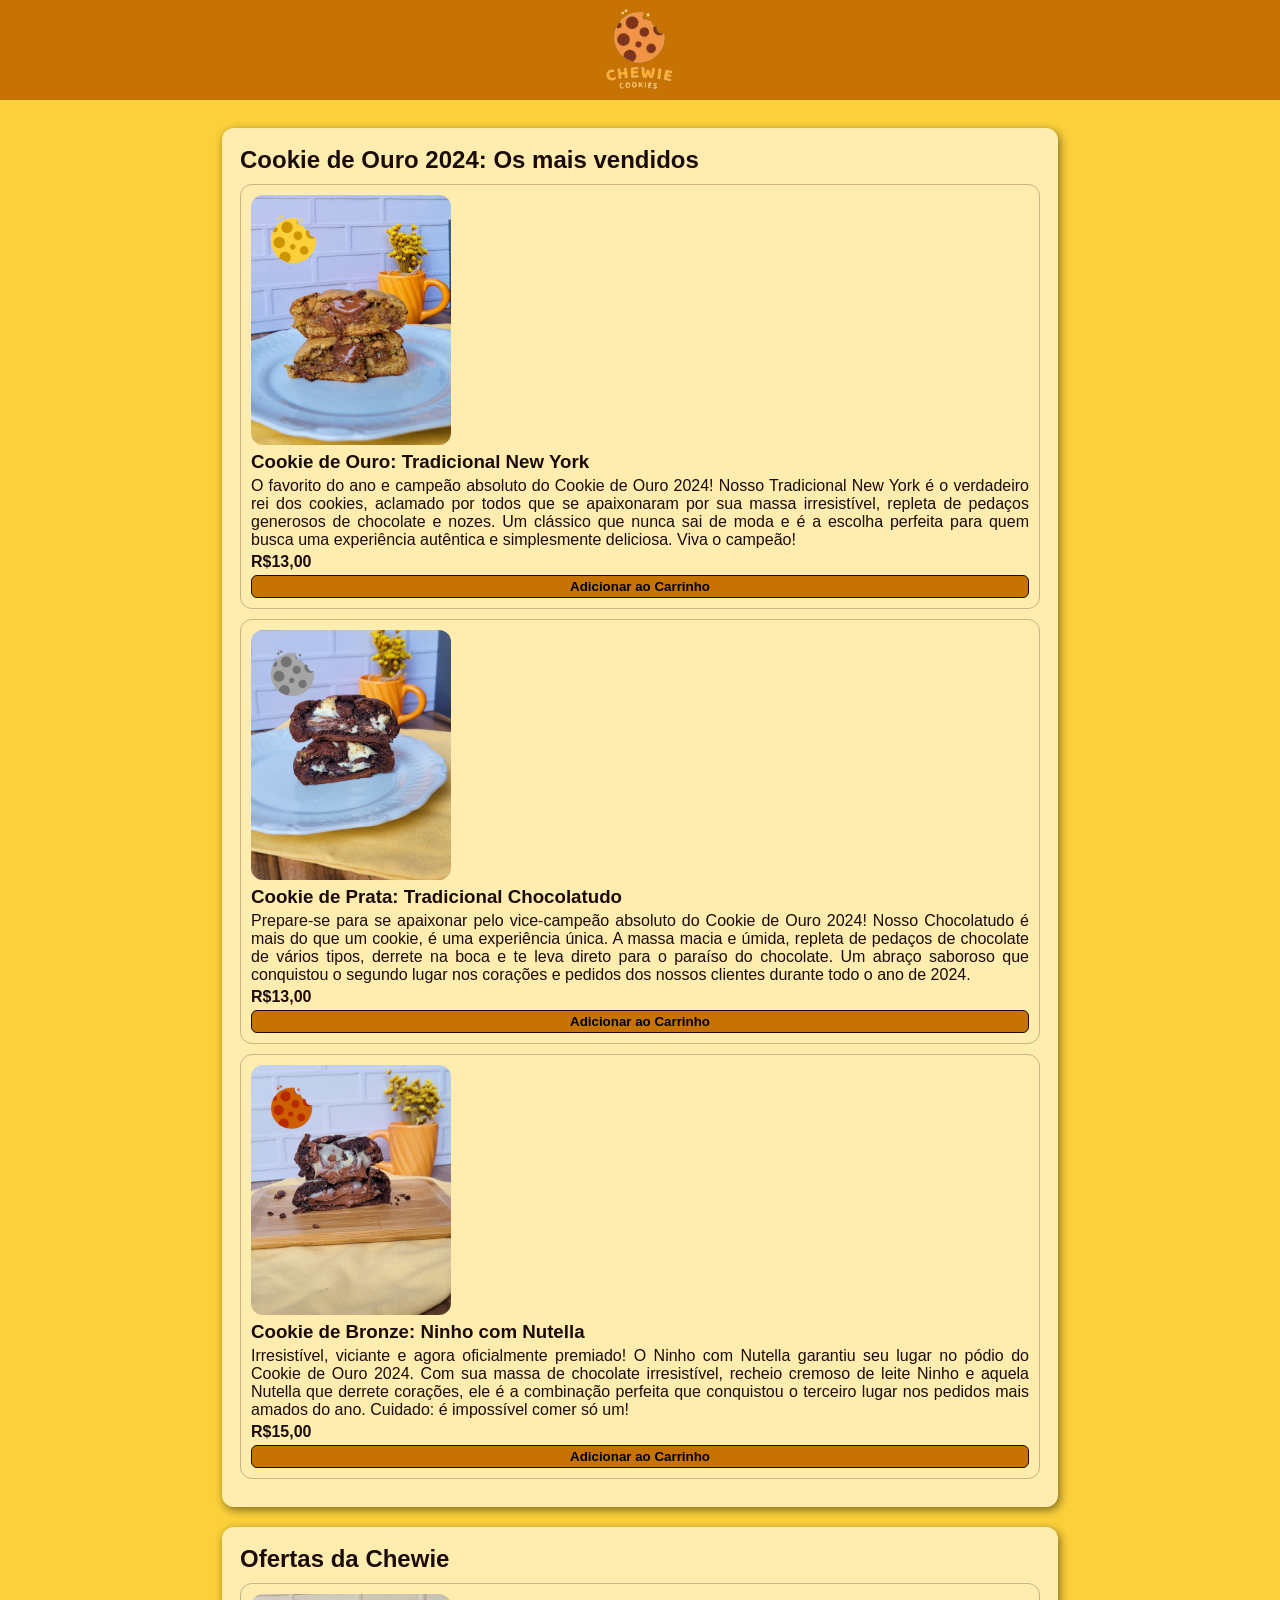
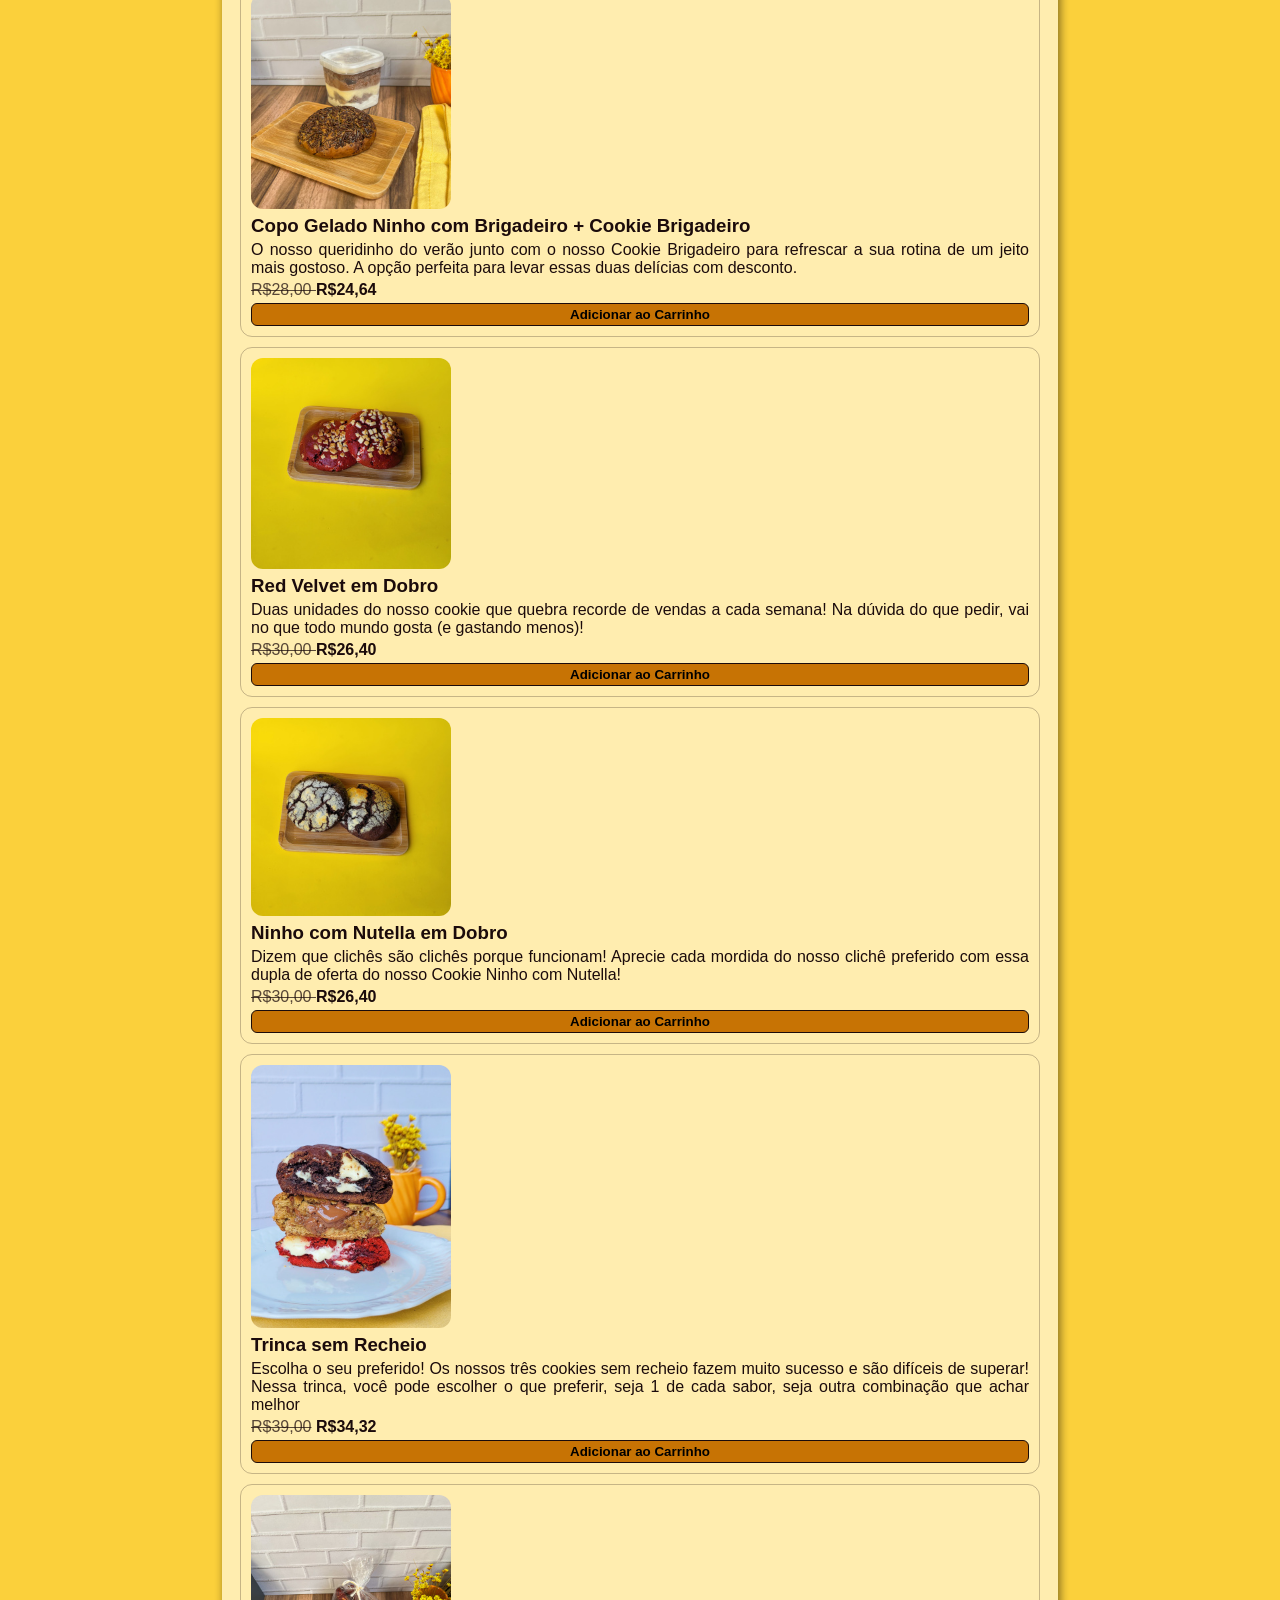
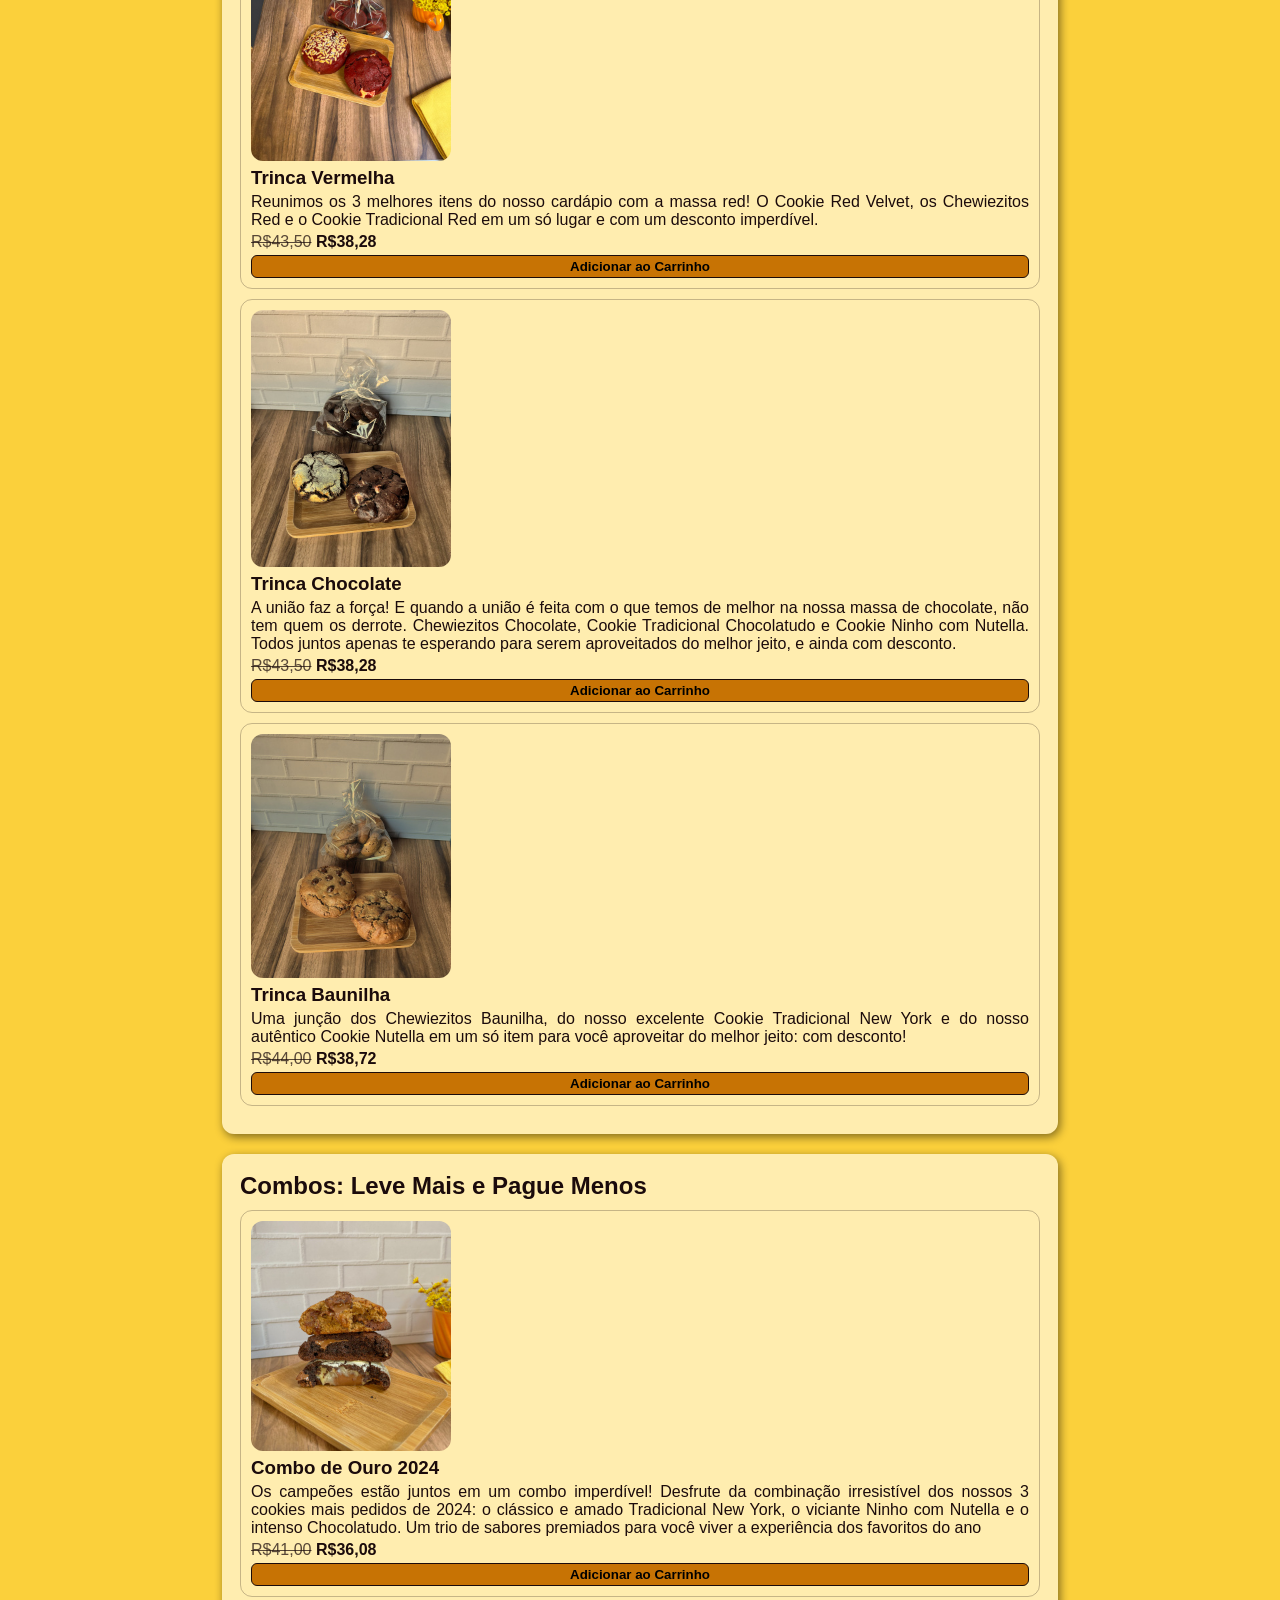
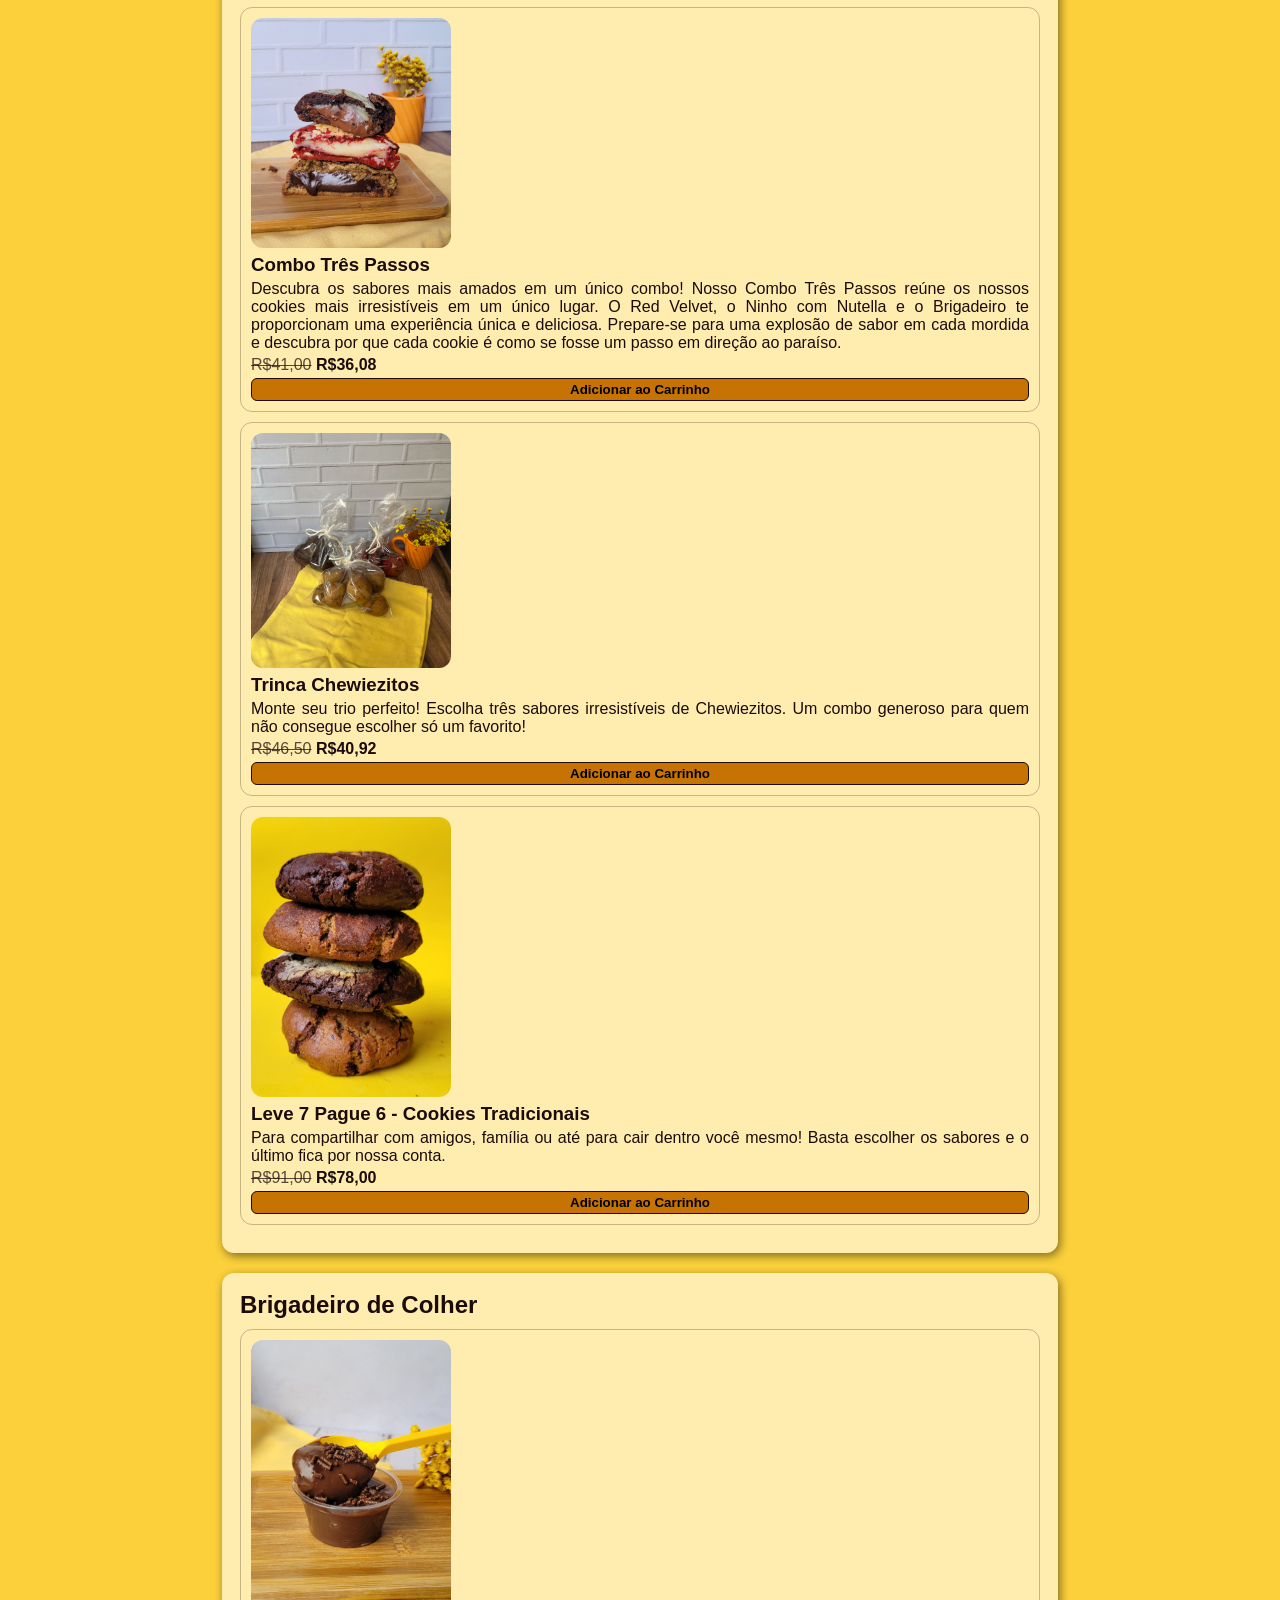
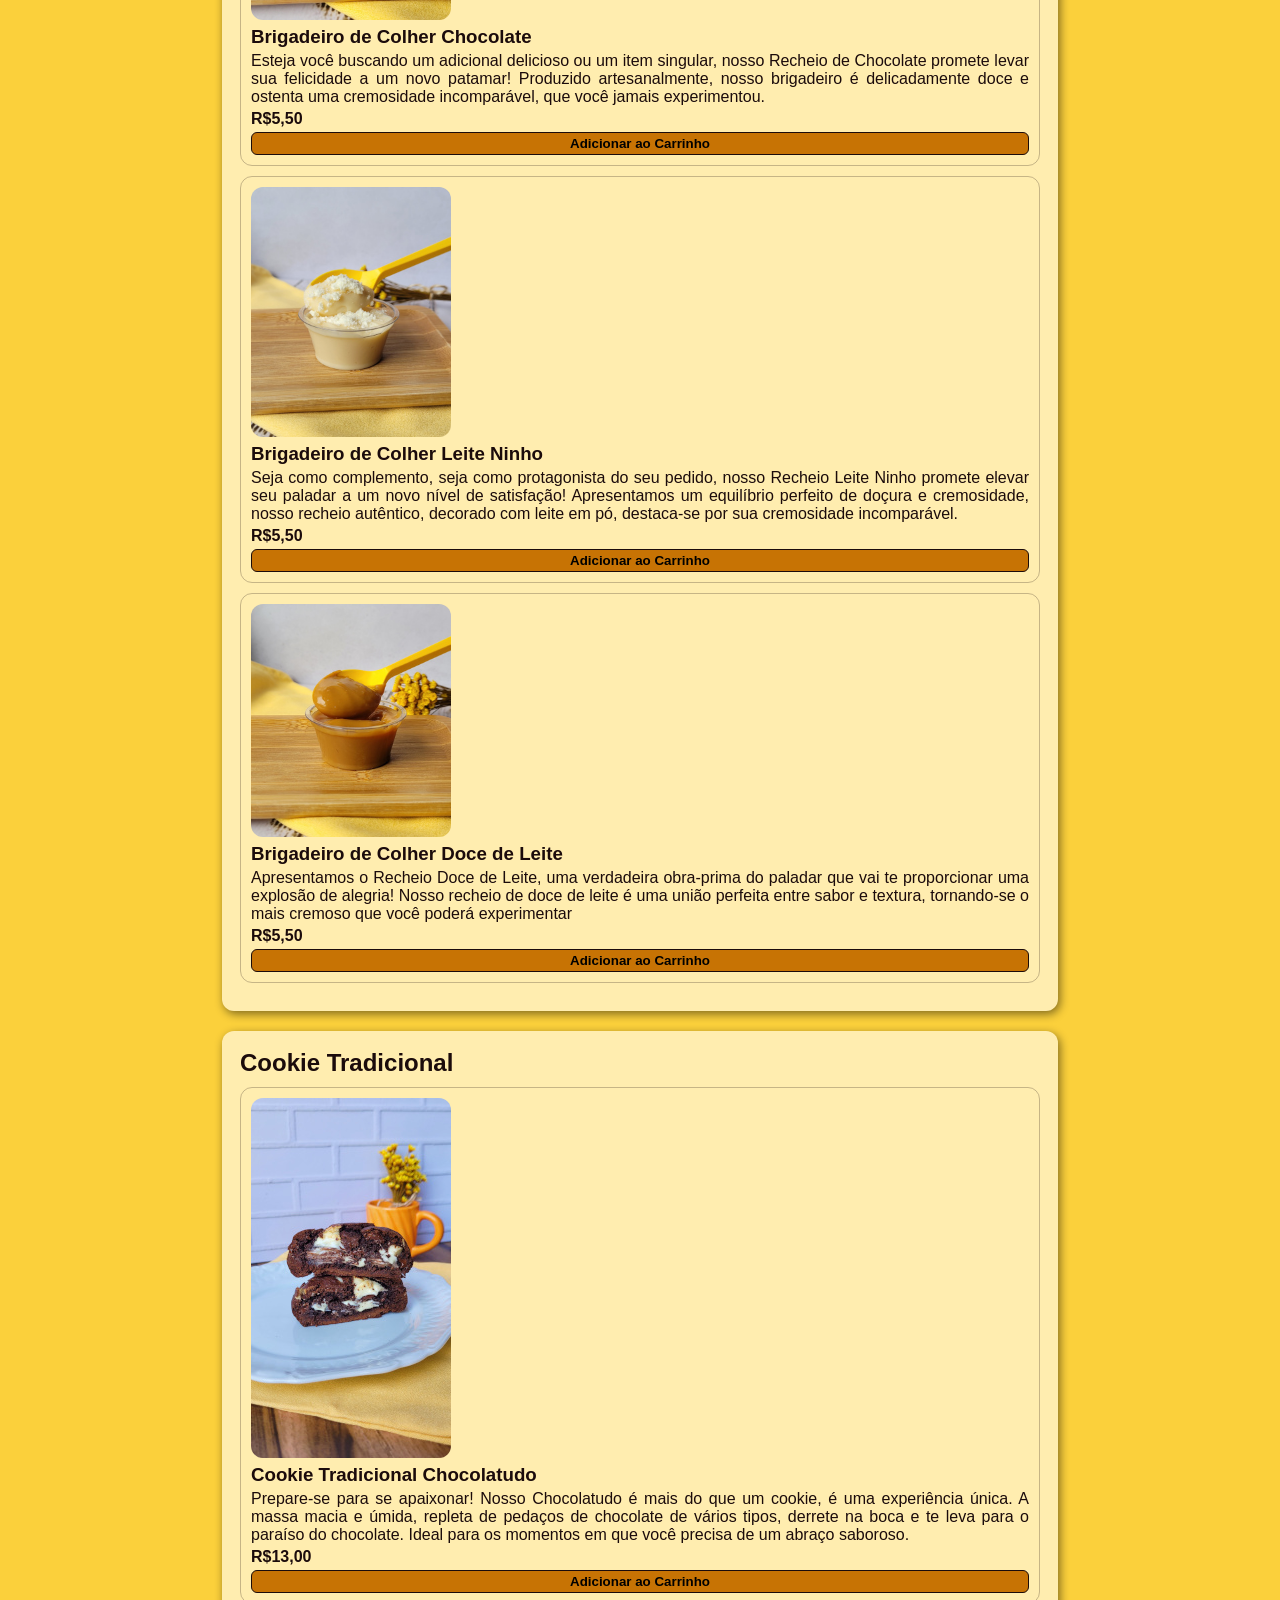
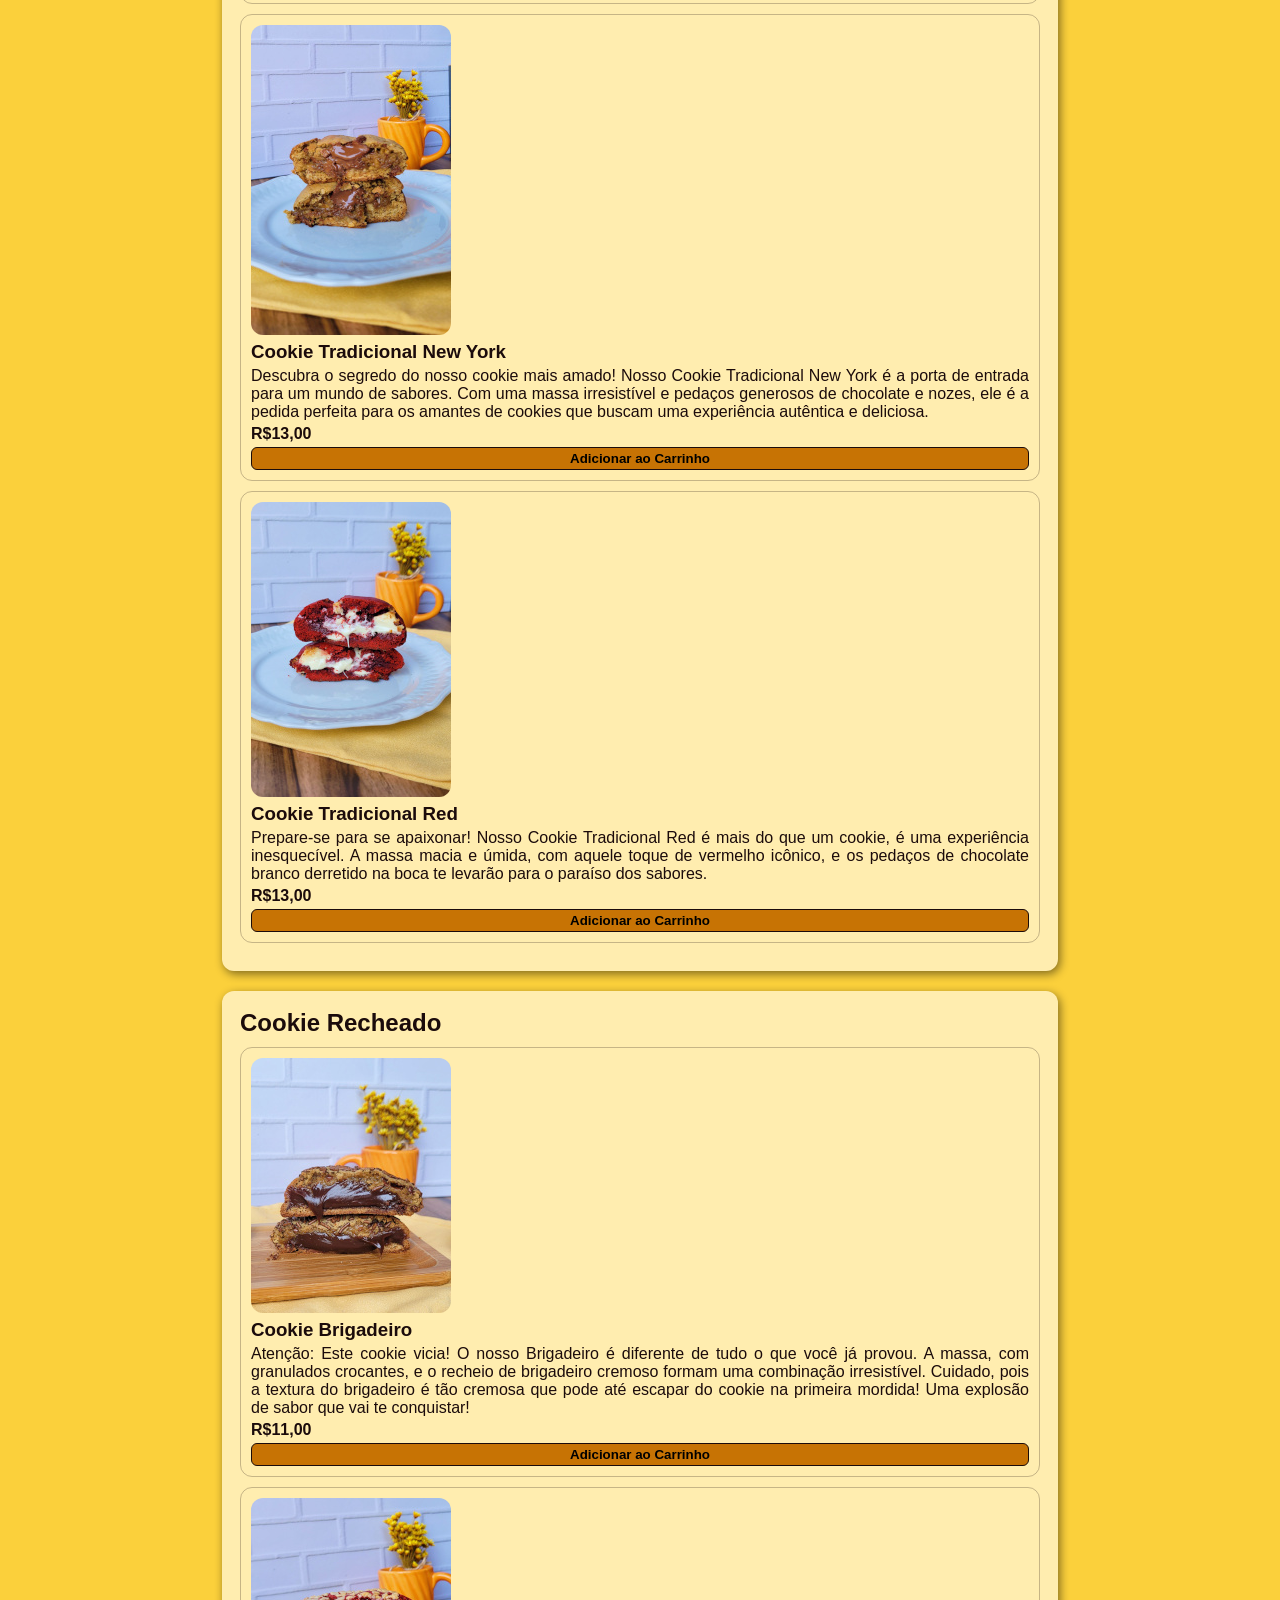
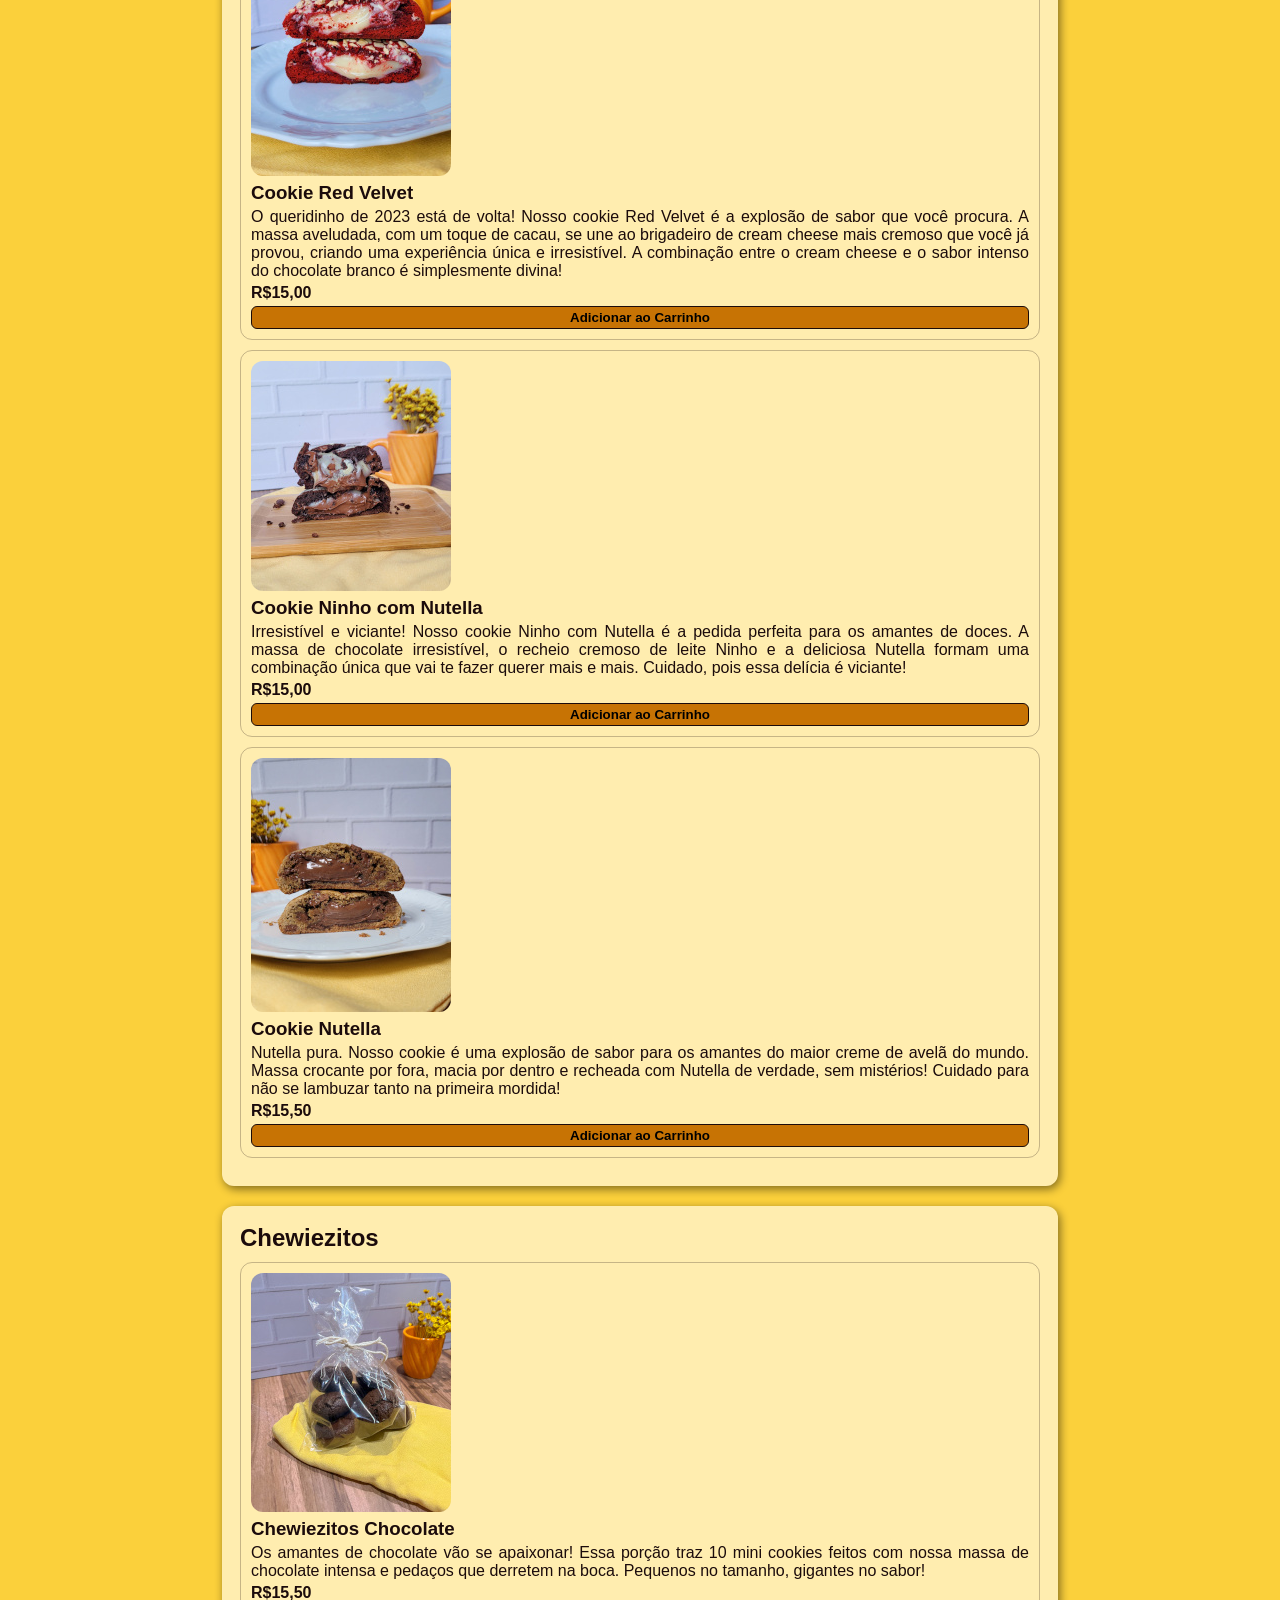
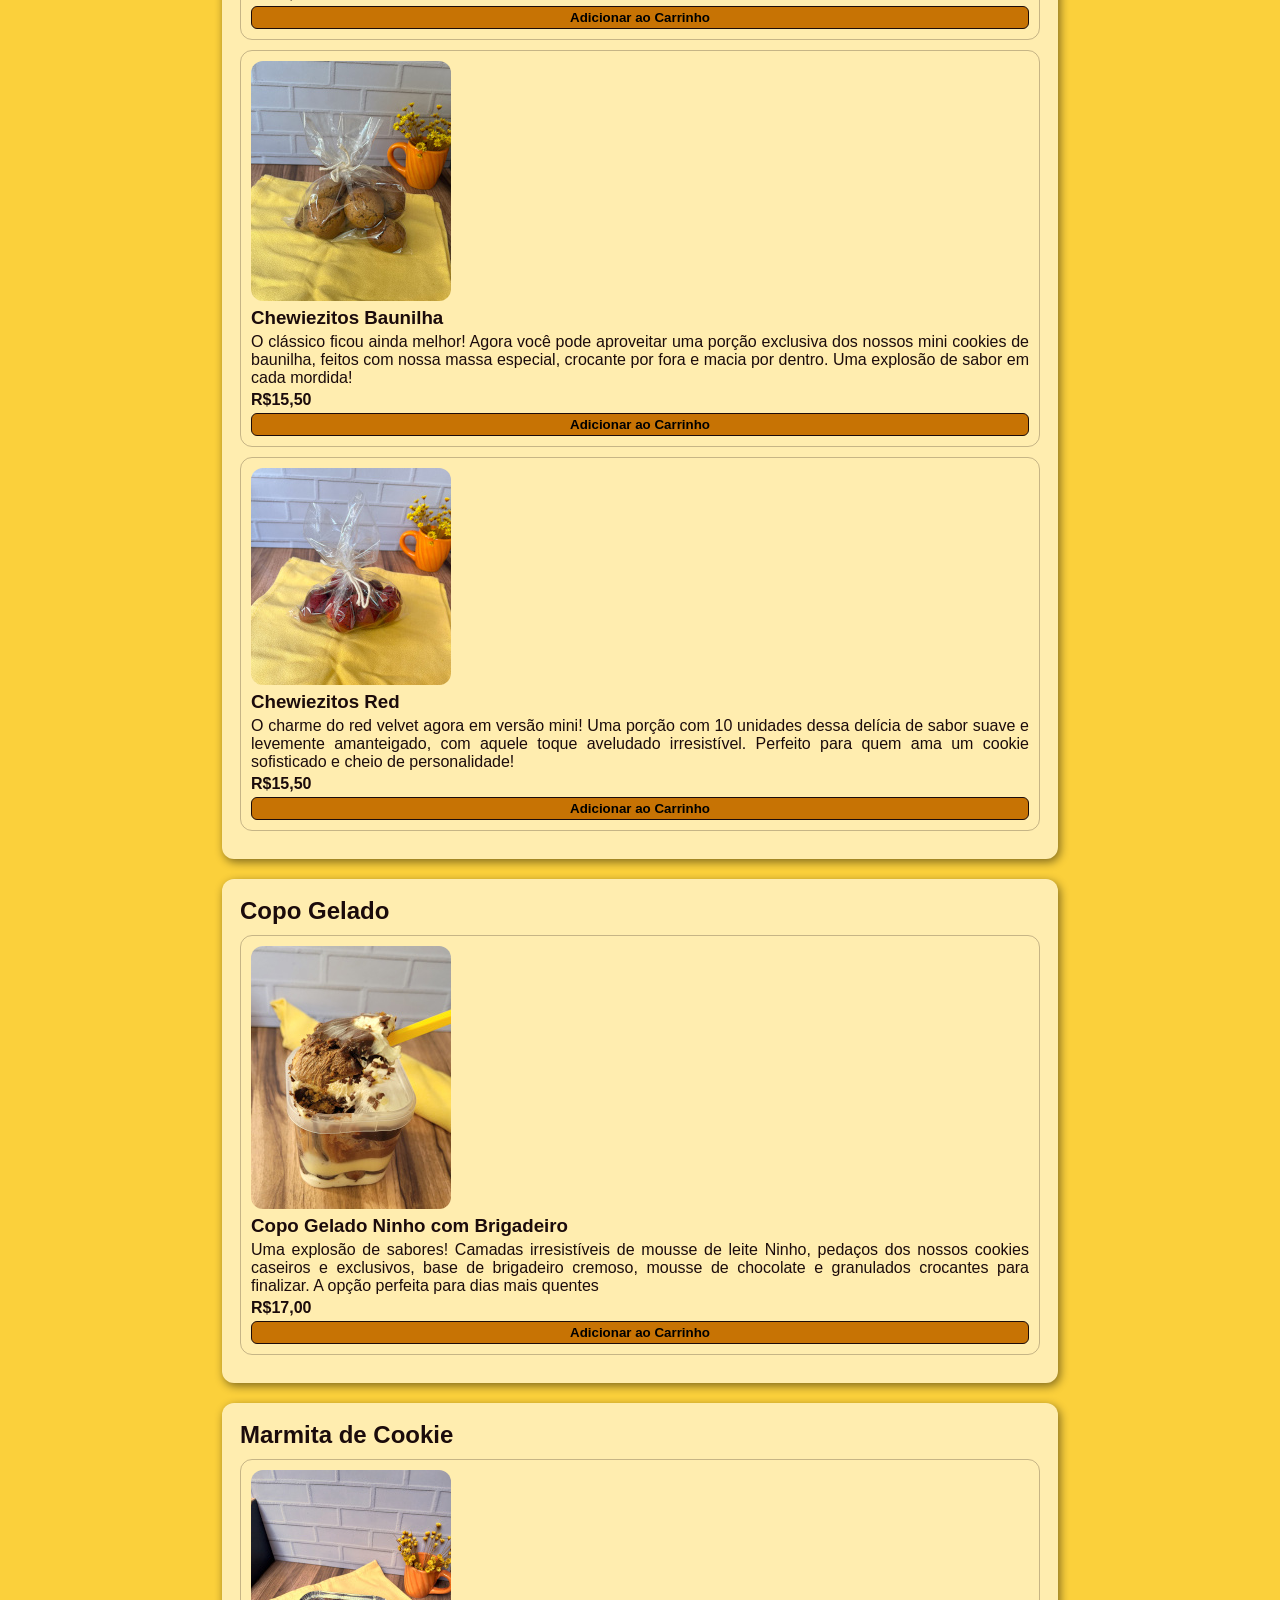
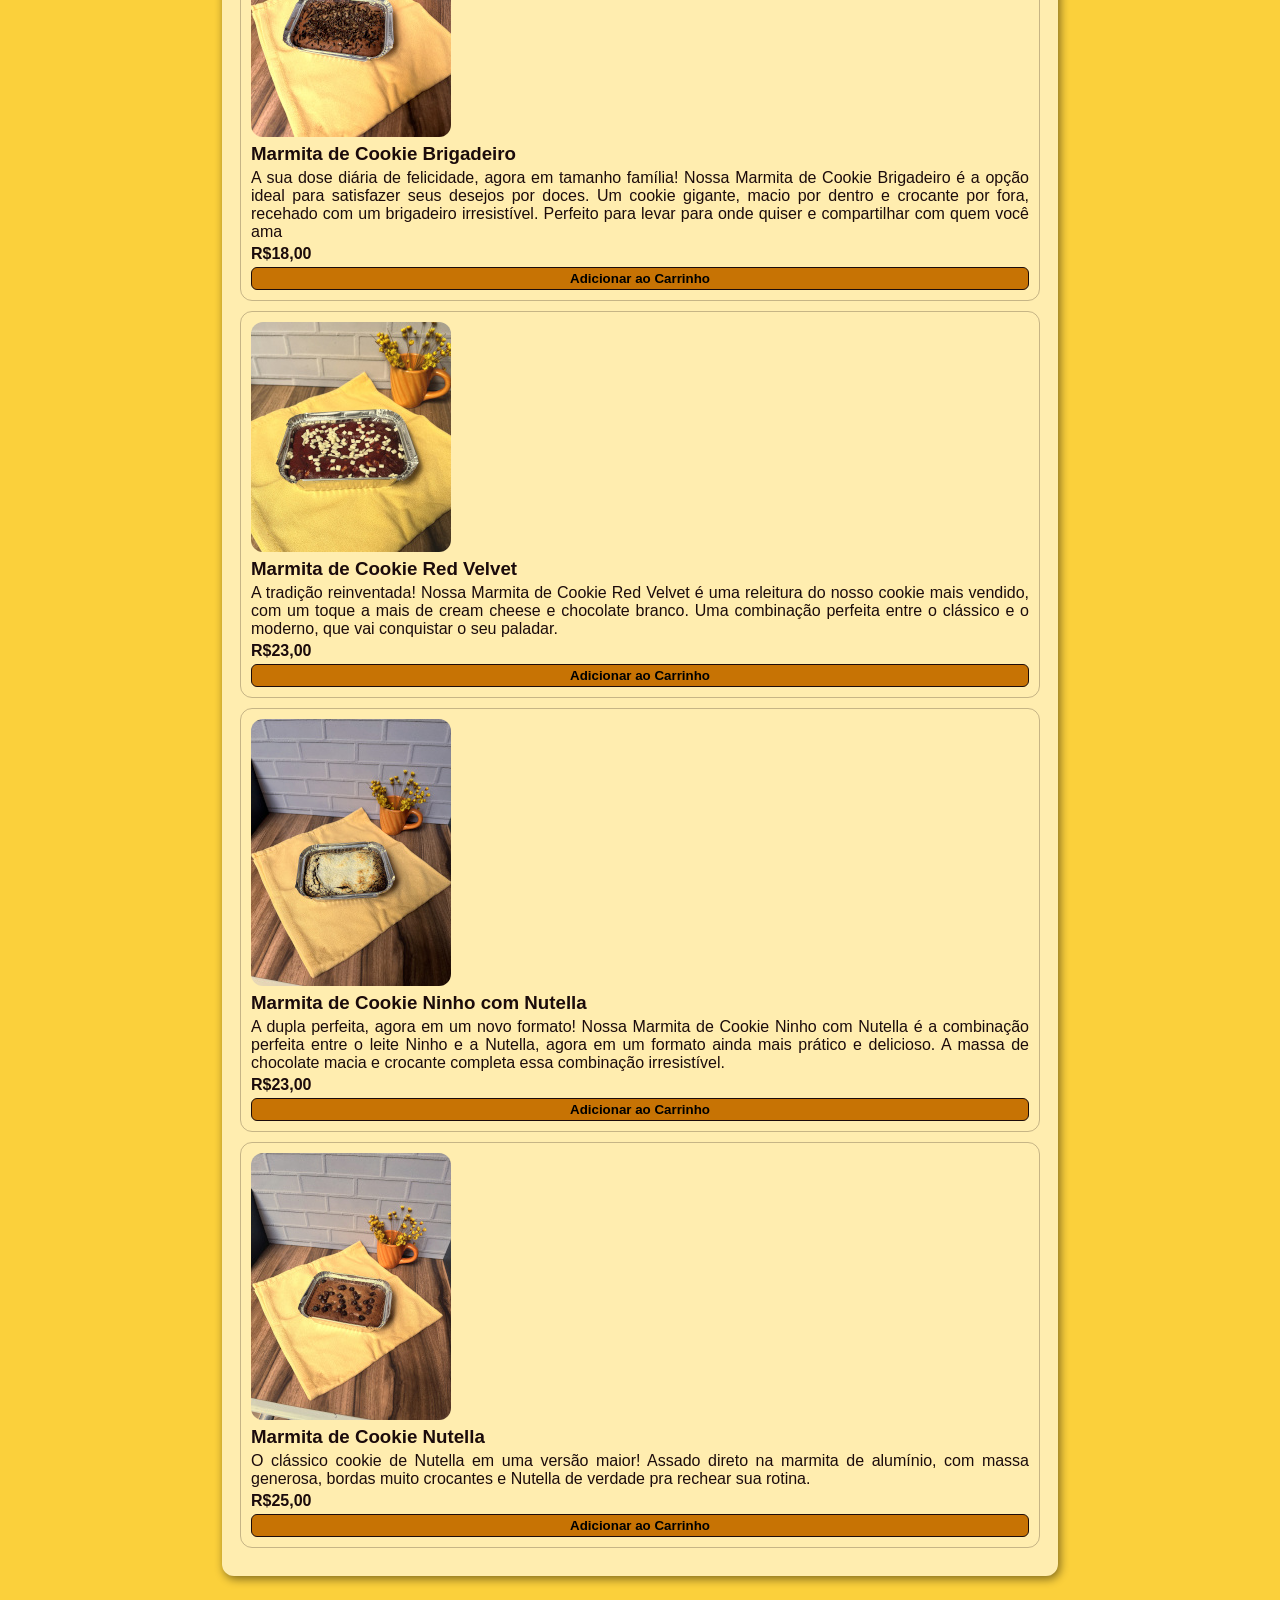
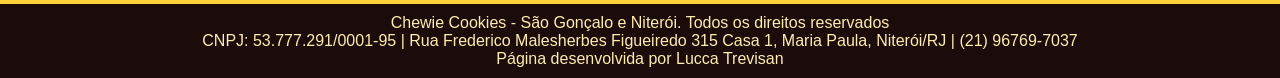
==== commit a16f589e: "price, button and images style changes" ====
--- a/cardapio.html
+++ b/cardapio.html
@@ -22,21 +22,24 @@
                     <img src="imagens/cookieDeOuro-300.png" alt="Cookie de Ouro: Tradicional New York" width="200px">
                     <h3>Cookie de Ouro: Tradicional New York</h3>
                     <p>O favorito do ano e campeão absoluto do Cookie de Ouro 2024! Nosso Tradicional New York é o verdadeiro rei dos cookies, aclamado por todos que se apaixonaram por sua massa irresistível, repleta de pedaços generosos de chocolate e nozes. Um clássico que nunca sai de moda e é a escolha perfeita para quem busca uma experiência autêntica e simplesmente deliciosa. Viva o campeão!</p>
-                    <p><strong>R$13,00</strong> <button class="botao-carrinho">Adicionar ao Carrinho</button></p>
+                    <p><strong>R$13,00</strong></p>
+                    <button class="botao-carrinho">Adicionar ao Carrinho</button>
                 </div>
 
                 <div class="item-produto">
                     <img src="imagens/cookieDePrata-300.png" alt="Cookie de Prata: Tradicional Chocolatudo" width="200px">
                     <h3>Cookie de Prata: Tradicional Chocolatudo</h3>
                     <p>Prepare-se para se apaixonar pelo vice-campeão absoluto do Cookie de Ouro 2024! Nosso Chocolatudo é mais do que um cookie, é uma experiência única. A massa macia e úmida, repleta de pedaços de chocolate de vários tipos, derrete na boca e te leva direto para o paraíso do chocolate. Um abraço saboroso que conquistou o segundo lugar nos corações e pedidos dos nossos clientes durante todo o ano de 2024.</p>
-                    <p><strong>R$13,00</strong> <button class="botao-carrinho">Adicionar ao Carrinho</button></p>
+                    <p><strong>R$13,00</strong></p>
+                    <button class="botao-carrinho">Adicionar ao Carrinho</button>
                 </div>
 
                 <div class="item-produto">
                     <img src="imagens/cookieDeBronze-300.png" alt="Cookie de Bronze: Ninho com Nutella" width="200px">
                     <h3>Cookie de Bronze: Ninho com Nutella</h3>
                     <p>Irresistível, viciante e agora oficialmente premiado! O Ninho com Nutella garantiu seu lugar no pódio do Cookie de Ouro 2024. Com sua massa de chocolate irresistível, recheio cremoso de leite Ninho e aquela Nutella que derrete corações, ele é a combinação perfeita que conquistou o terceiro lugar nos pedidos mais amados do ano. Cuidado: é impossível comer só um!</p>
-                    <p><strong>R$15,00</strong> <button class="botao-carrinho">Adicionar ao Carrinho</button></p>
+                    <p><strong>R$15,00</strong></p>
+                    <button class="botao-carrinho">Adicionar ao Carrinho</button>
                 </div>
 
             </section>
@@ -49,45 +52,51 @@
                     <img src="imagens/comboCopoCookie-300.JPG" alt="Copo Gelado Ninho com Brigadeiro + Cookie Brigadeiro" width="200px">
                     <h3>Copo Gelado Ninho com Brigadeiro + Cookie Brigadeiro</h3>
                     <p>O nosso queridinho do verão junto com o nosso Cookie Brigadeiro para refrescar a sua rotina de um jeito mais gostoso. A opção perfeita para levar essas duas delícias com desconto.</p>
-                    <p class="item-produto-desconto">R$28,00 <strong>R$24,64</strong> 
-                        <button class="botao-carrinho">Adicionar ao Carrinho</button>
-                    </p>
+                    <!-- adicionar span older-price -->
+                    <p><span class="older-price">R$28,00 </span><strong>R$24,64</strong></p>
+                    <button class="botao-carrinho">Adicionar ao Carrinho</button>
                 </div>
                 <div class="item-produto">
                     <img src="imagens/redEmDobro-300.jpg" alt="Red Velvet em Dobro" width="200px">
                     <h3>Red Velvet em Dobro</h3>
                     <p>Duas unidades do nosso cookie que quebra recorde de vendas a cada semana! Na dúvida do que pedir, vai no que todo mundo gosta (e gastando menos)!</p>
-                    <p class="item-produto-desconto">R$30,00 <strong>R$26,40</strong> <button class="botao-carrinho">Adicionar ao Carrinho</button></p>
+                    <p><span class="older-price">R$30,00 </span> <strong>R$26,40</strong></p>
+                    <button class="botao-carrinho">Adicionar ao Carrinho</button>
                 </div>
                 <div class="item-produto">
                     <img src="imagens/ninhoNutellaEmDobro-300.jpg" alt="Ninho com Nutella em Dobro" width="200px">
                     <h3>Ninho com Nutella em Dobro</h3>
                     <p>Dizem que clichês são clichês porque funcionam! Aprecie cada mordida do nosso clichê preferido com essa dupla de oferta do nosso Cookie Ninho com Nutella!</p>
-                    <p class="item-produto-desconto">R$30,00 <strong>R$26,40</strong> <button class="botao-carrinho">Adicionar ao Carrinho</button></p>
+                    <p><span class="older-price">R$30,00 </span> <strong>R$26,40</strong></p>
+                    <button class="botao-carrinho">Adicionar ao Carrinho</button>
                 </div>
                 <div class="item-produto">
                     <img src="imagens/trincaSemRecheio-300.jpg" alt="Trinca sem Recheio" width="200px">
                     <h3>Trinca sem Recheio</h3>
                     <p>Escolha o seu preferido! Os nossos três cookies sem recheio fazem muito sucesso e são difíceis de superar! Nessa trinca, você pode escolher o que preferir, seja 1 de cada sabor, seja outra combinação que achar melhor</p>
-                    <p class="item-produto-desconto">R$39,00 <strong>R$34,32</strong> <button class="botao-carrinho">Adicionar ao Carrinho</button></p>
+                    <p><span class="older-price">R$39,00</span> <strong>R$34,32</strong></p>
+                    <button class="botao-carrinho">Adicionar ao Carrinho</button>
                 </div>
                 <div class="item-produto">
                     <img src="imagens/trincaVermelha-300.JPG" alt="Trinca Vermelha" width="200px">
                     <h3>Trinca Vermelha</h3>
                     <p>Reunimos os 3 melhores itens do nosso cardápio com a massa red! O Cookie Red Velvet, os Chewiezitos Red e o Cookie Tradicional Red em um só lugar e com um desconto imperdível.</p>
-                    <p class="item-produto-desconto">R$43,50 <strong>R$38,28</strong> <button class="botao-carrinho">Adicionar ao Carrinho</button></p>
+                    <p><span class="older-price">R$43,50</span> <strong>R$38,28</strong></p>
+                    <button class="botao-carrinho">Adicionar ao Carrinho</button>
                 </div>
                 <div class="item-produto">
                     <img src="imagens/trinca-chocolate300.jpg" alt="Trinca Chocolate" width="200px">
                     <h3>Trinca Chocolate</h3>
                     <p>A união faz a força! E quando a união é feita com o que temos de melhor na nossa massa de chocolate, não tem quem os derrote. Chewiezitos Chocolate, Cookie Tradicional Chocolatudo e Cookie Ninho com Nutella. Todos juntos apenas te esperando para serem aproveitados do melhor jeito, e ainda com desconto.</p>
-                    <p class="item-produto-desconto">R$43,50 <strong>R$38,28</strong> <button class="botao-carrinho">Adicionar ao Carrinho</button></p>
+                    <p><span class="older-price">R$43,50</span> <strong>R$38,28</strong></p>
+                    <button class="botao-carrinho">Adicionar ao Carrinho</button>
                 </div>
                 <div class="item-produto">
                     <img src="imagens/trinca-baunilha300.jpg" alt="Trinca Baunilha" width="200px">
                     <h3>Trinca Baunilha</h3>
                     <p>Uma junção dos Chewiezitos Baunilha, do nosso excelente Cookie Tradicional New York e do nosso autêntico Cookie Nutella em um só item para você aproveitar do melhor jeito: com desconto!</p>
-                    <p class="item-produto-desconto">R$44,00 <strong>R$38,72</strong> <button class="botao-carrinho">Adicionar ao Carrinho</button></p>
+                    <p><span class="older-price">R$44,00</span> <strong>R$38,72</strong></p>
+                    <button class="botao-carrinho">Adicionar ao Carrinho</button>
                 </div>
             </section>
         </section>
@@ -99,25 +108,29 @@
                     <img src="imagens/comboDeOuro300.JPG" alt="Combo de Ouro 2024" width="200px">
                     <h3>Combo de Ouro 2024</h3>
                     <p>Os campeões estão juntos em um combo imperdível! Desfrute da combinação irresistível dos nossos 3 cookies mais pedidos de 2024: o clássico e amado Tradicional New York, o viciante Ninho com Nutella e o intenso Chocolatudo. Um trio de sabores premiados para você viver a experiência dos favoritos do ano</p>
-                    <p class="item-produto-desconto">R$41,00 <strong>R$36,08</strong> <button class="botao-carrinho">Adicionar ao Carrinho</button></p>
+                    <p><span class="older-price">R$41,00</span> <strong>R$36,08</strong></p>
+                    <button class="botao-carrinho">Adicionar ao Carrinho</button>
                 </div>
                 <div class="item-produto">
                     <img src="imagens/comboTresPassos300.jpg" alt="Combo Três Passos" width="200px">
                     <h3>Combo Três Passos</h3>
                     <p>Descubra os sabores mais amados em um único combo! Nosso Combo Três Passos reúne os nossos cookies mais irresistíveis em um único lugar. O Red Velvet, o Ninho com Nutella e o Brigadeiro te proporcionam uma experiência única e deliciosa. Prepare-se para uma explosão de sabor em cada mordida e descubra por que cada cookie é como se fosse um passo em direção ao paraíso.</p>
-                    <p class="item-produto-desconto">R$41,00 <strong>R$36,08</strong> <button class="botao-carrinho">Adicionar ao Carrinho</button></p>
+                    <p><span class="older-price">R$41,00</span> <strong>R$36,08</strong></p>
+                    <button class="botao-carrinho">Adicionar ao Carrinho</button>
                 </div>
                 <div class="item-produto">
                     <img src="imagens/trinca-chewiezitos300.jpg" alt="Trinca Chewiezitos" width="200px">
                     <h3>Trinca Chewiezitos</h3>
                     <p>Monte seu trio perfeito! Escolha três sabores irresistíveis de Chewiezitos. Um combo generoso para quem não consegue escolher só um favorito!</p>
-                    <p class="item-produto-desconto">R$46,50 <strong>R$40,92</strong> <button class="botao-carrinho">Adicionar ao Carrinho</button></p>
+                    <p><span class="older-price">R$46,50</span> <strong>R$40,92</strong></p>
+                    <button class="botao-carrinho">Adicionar ao Carrinho</button>
                 </div>
                 <div class="item-produto">
                     <img src="imagens/leve7pague6-300.jpg" alt="Leve 7 Pague 6" width="200px">
                     <h3>Leve 7 Pague 6 - Cookies Tradicionais</h3>
                     <p>Para compartilhar com amigos, família ou até para cair dentro você mesmo! Basta escolher os sabores e o último fica por nossa conta.</p>
-                    <p class="item-produto-desconto">R$91,00 <strong>R$78,00</strong> <button class="botao-carrinho">Adicionar ao Carrinho</button></p>
+                    <p><span class="older-price">R$91,00</span> <strong>R$78,00</strong></p>
+                    <button class="botao-carrinho">Adicionar ao Carrinho</button>
                 </div>
             </section>
         </section>
@@ -129,19 +142,22 @@
                     <img src="imagens/brigadeiroChocolate-300.jpg" alt="Brigadeiro de Colher Chocolate" width="200px">
                     <h3>Brigadeiro de Colher Chocolate</h3>
                     <p>Esteja você buscando um adicional delicioso ou um item singular, nosso Recheio de Chocolate promete levar sua felicidade a um novo patamar! Produzido artesanalmente, nosso brigadeiro é delicadamente doce e ostenta uma cremosidade incomparável, que você jamais experimentou.</p>
-                    <p><strong>R$5,50</strong> <button class="botao-carrinho">Adicionar ao Carrinho</button></p>
+                    <p><strong>R$5,50</strong></p>
+                    <button class="botao-carrinho">Adicionar ao Carrinho</button>
                 </div>
                 <div class="item-produto">
                     <img src="imagens/brigadeiroLeiteNinho-300.jpg" alt="Brigadeiro de Colher Leite Ninho" width="200px">
                     <h3>Brigadeiro de Colher Leite Ninho</h3>
                     <p>Seja como complemento, seja como protagonista do seu pedido, nosso Recheio Leite Ninho promete elevar seu paladar a um novo nível de satisfação! Apresentamos um equilíbrio perfeito de doçura e cremosidade, nosso recheio autêntico, decorado com leite em pó, destaca-se por sua cremosidade incomparável.</p>
-                    <p><strong>R$5,50</strong> <button class="botao-carrinho">Adicionar ao Carrinho</button></p>
+                    <p><strong>R$5,50</strong></p>
+                    <button class="botao-carrinho">Adicionar ao Carrinho</button>
                 </div>
                 <div class="item-produto">
                     <img src="imagens/brigadeiroDoceDeLeite-300.jpg" alt="Brigadeiro de Colher Doce de Leite" width="200px">
                     <h3>Brigadeiro de Colher Doce de Leite</h3>
                     <p>Apresentamos o Recheio Doce de Leite, uma verdadeira obra-prima do paladar que vai te proporcionar uma explosão de alegria! Nosso recheio de doce de leite é uma união perfeita entre sabor e textura, tornando-se o mais cremoso que você poderá experimentar</p>
-                    <p><strong>R$5,50</strong> <button class="botao-carrinho">Adicionar ao Carrinho</button></p>
+                    <p><strong>R$5,50</strong></p>
+                    <button class="botao-carrinho">Adicionar ao Carrinho</button>
                 </div>
             </section>
         </section>
@@ -150,22 +166,25 @@
             <h2>Cookie Tradicional</h2>
             <section class="container-produto">
                 <div class="item-produto">
-                    <img src="imagens/chocolatudo-200.jpg" alt="">
+                    <img src="imagens/chocolatudo-200.jpg" alt="" width="200px">
                     <h3>Cookie Tradicional Chocolatudo</h3>
                     <p>Prepare-se para se apaixonar! Nosso Chocolatudo é mais do que um cookie, é uma experiência única. A massa macia e úmida, repleta de pedaços de chocolate de vários tipos, derrete na boca e te leva para o paraíso do chocolate. Ideal para os momentos em que você precisa de um abraço saboroso.</p>
-                    <p><strong>R$13,00</strong> <button class="botao-carrinho">Adicionar ao Carrinho</button></p>
-                </div>
-                <div class="item-produto">
-                    <img src="imagens/newYork-200.jpg" alt="">
+                    <p><strong>R$13,00</strong></p>
+                    <button class="botao-carrinho">Adicionar ao Carrinho</button>
+                </div>
+                <div class="item-produto">
+                    <img src="imagens/newYork-200.jpg" alt="" width="200px">
                     <h3>Cookie Tradicional New York</h3>
                     <p>Descubra o segredo do nosso cookie mais amado! Nosso Cookie Tradicional New York é a porta de entrada para um mundo de sabores. Com uma massa irresistível e pedaços generosos de chocolate e nozes, ele é a pedida perfeita para os amantes de cookies que buscam uma experiência autêntica e deliciosa.</p>
-                    <p><strong>R$13,00</strong> <button class="botao-carrinho">Adicionar ao Carrinho</button></p>
-                </div>
-                <div class="item-produto">
-                    <img src="imagens/redTradicional-200.jpg" alt="">
+                    <p><strong>R$13,00</strong></p>
+                    <button class="botao-carrinho">Adicionar ao Carrinho</button>
+                </div>
+                <div class="item-produto">
+                    <img src="imagens/redTradicional-200.jpg" alt="" width="200px">
                     <h3>Cookie Tradicional Red</h3>
                     <p>Prepare-se para se apaixonar! Nosso Cookie Tradicional Red é mais do que um cookie, é uma experiência inesquecível. A massa macia e úmida, com aquele toque de vermelho icônico, e os pedaços de chocolate branco derretido na boca te levarão para o paraíso dos sabores.</p>
-                    <p><strong>R$13,00</strong> <button class="botao-carrinho">Adicionar ao Carrinho</button></p>
+                    <p><strong>R$13,00</strong></p>
+                    <button class="botao-carrinho">Adicionar ao Carrinho</button>
                 </div>
             </section>
         </section>
@@ -174,28 +193,32 @@
             <h2>Cookie Recheado</h2>
             <section class="container-produto">
                 <div class="item-produto">
-                    <img src="imagens/brigadeiro-200.jpg" alt="">
+                    <img src="imagens/brigadeiro-200.jpg" alt="" width="200px">
                     <h3>Cookie Brigadeiro</h3>
                     <p>Atenção: Este cookie vicia! O nosso Brigadeiro é diferente de tudo o que você já provou. A massa, com granulados crocantes, e o recheio de brigadeiro cremoso formam uma combinação irresistível. Cuidado, pois a textura do brigadeiro é tão cremosa que pode até escapar do cookie na primeira mordida! Uma explosão de sabor que vai te conquistar!</p>
-                    <p><strong>R$11,00</strong> <button class="botao-carrinho">Adicionar ao Carrinho</button></p>
-                </div>
-                <div class="item-produto">
-                    <img src="imagens/redVelvet-200.jpg" alt="">
+                    <p><strong>R$11,00</strong></p>
+                    <button class="botao-carrinho">Adicionar ao Carrinho</button>
+                </div>
+                <div class="item-produto">
+                    <img src="imagens/redVelvet-200.jpg" alt="" width="200px">
                     <h3>Cookie Red Velvet</h3>
                     <p>O queridinho de 2023 está de volta! Nosso cookie Red Velvet é a explosão de sabor que você procura. A massa aveludada, com um toque de cacau, se une ao brigadeiro de cream cheese mais cremoso que você já provou, criando uma experiência única e irresistível. A combinação entre o cream cheese e o sabor intenso do chocolate branco é simplesmente divina!</p>
-                    <p><strong>R$15,00</strong> <button class="botao-carrinho">Adicionar ao Carrinho</button></p>
-                </div>
-                <div class="item-produto">
-                    <img src="imagens/ninhoNutella-200.jpg" alt="">
+                    <p><strong>R$15,00</strong></p>
+                    <button class="botao-carrinho">Adicionar ao Carrinho</button>
+                </div>
+                <div class="item-produto">
+                    <img src="imagens/ninhoNutella-200.jpg" alt="" width="200px">
                     <h3>Cookie Ninho com Nutella</h3>
                     <p>Irresistível e viciante! Nosso cookie Ninho com Nutella é a pedida perfeita para os amantes de doces. A massa de chocolate irresistível, o recheio cremoso de leite Ninho e a deliciosa Nutella formam uma combinação única que vai te fazer querer mais e mais. Cuidado, pois essa delícia é viciante!</p>
-                    <p><strong>R$15,00</strong> <button class="botao-carrinho">Adicionar ao Carrinho</button></p>
-                </div>
-                <div class="item-produto">
-                    <img src="imagens/nutella-200.jpg" alt="">
+                    <p><strong>R$15,00</strong></p>
+                    <button class="botao-carrinho">Adicionar ao Carrinho</button>
+                </div>
+                <div class="item-produto">
+                    <img src="imagens/nutella-200.jpg" alt="" width="200px">
                     <h3>Cookie Nutella</h3>
                     <p>Nutella pura. Nosso cookie é uma explosão de sabor para os amantes do maior creme de avelã do mundo. Massa crocante por fora, macia por dentro e recheada com Nutella de verdade, sem mistérios! Cuidado para não se lambuzar tanto na primeira mordida!</p>
-                    <p><strong>R$15,50</strong> <button class="botao-carrinho">Adicionar ao Carrinho</button></p>
+                    <p><strong>R$15,50</strong></p>
+                    <button class="botao-carrinho">Adicionar ao Carrinho</button>
                 </div>
             </section>
         </section>
@@ -204,22 +227,25 @@
             <h2>Chewiezitos</h2>
             <section class="container-produto">
                 <div class="item-produto">
-                    <img src="imagens/chewiezitoChocolate-200.jpg" alt="">
+                    <img src="imagens/chewiezitoChocolate-200.jpg" alt="" width="200px">
                     <h3>Chewiezitos Chocolate</h3>
                     <p>Os amantes de chocolate vão se apaixonar! Essa porção traz 10 mini cookies feitos com nossa massa de chocolate intensa e pedaços que derretem na boca. Pequenos no tamanho, gigantes no sabor!</p>
-                    <p><strong>R$15,50</strong> <button class="botao-carrinho">Adicionar ao Carrinho</button></p>
-                </div>
-                <div class="item-produto">
-                    <img src="imagens/chewiezitosBaunilha-200.jpg" alt="">
+                    <p><strong>R$15,50</strong></p>
+                    <button class="botao-carrinho">Adicionar ao Carrinho</button>
+                </div>
+                <div class="item-produto">
+                    <img src="imagens/chewiezitosBaunilha-200.jpg" alt="" width="200px">
                     <h3>Chewiezitos Baunilha</h3>
                     <p>O clássico ficou ainda melhor! Agora você pode aproveitar uma porção exclusiva dos nossos mini cookies de baunilha, feitos com nossa massa especial, crocante por fora e macia por dentro. Uma explosão de sabor em cada mordida!</p>
-                    <p><strong>R$15,50</strong> <button class="botao-carrinho">Adicionar ao Carrinho</button></p>
-                </div>
-                <div class="item-produto">
-                    <img src="imagens/chewiezitosRed-200.jpg" alt="">
+                    <p><strong>R$15,50</strong></p>
+                    <button class="botao-carrinho">Adicionar ao Carrinho</button>
+                </div>
+                <div class="item-produto">
+                    <img src="imagens/chewiezitosRed-200.jpg" alt="" width="200px">
                     <h3>Chewiezitos Red</h3>
                     <p>O charme do red velvet agora em versão mini! Uma porção com 10 unidades dessa delícia de sabor suave e levemente amanteigado, com aquele toque aveludado irresistível. Perfeito para quem ama um cookie sofisticado e cheio de personalidade!</p>
-                    <p><strong>R$15,50</strong> <button class="botao-carrinho">Adicionar ao Carrinho</button></p>
+                    <p><strong>R$15,50</strong></p>
+                    <button class="botao-carrinho">Adicionar ao Carrinho</button>
                 </div>
             </section>
         </section>
@@ -228,10 +254,11 @@
             <h2>Copo Gelado</h2>
             <section class="container-produto">
                 <div class="item-produto">
-                    <img src="imagens/copoGelado-200.jpg" alt="">
+                    <img src="imagens/copoGelado-200.jpg" alt="" width="200px">
                     <h3>Copo Gelado Ninho com Brigadeiro</h3>
                     <p>Uma explosão de sabores! Camadas irresistíveis de mousse de leite Ninho, pedaços dos nossos cookies caseiros e exclusivos, base de brigadeiro cremoso, mousse de chocolate e granulados crocantes para finalizar. A opção perfeita para dias mais quentes</p>
-                    <p><strong>R$17,00</strong> <button class="botao-carrinho">Adicionar ao Carrinho</button></p>
+                    <p><strong>R$17,00</strong></p>
+                    <button class="botao-carrinho">Adicionar ao Carrinho</button>
                 </div>
             </section>
         </section>
@@ -240,34 +267,38 @@
             <h2>Marmita de Cookie</h2>
             <section class="container-produto">
                 <div class="item-produto">
-                    <img src="imagens/marmita-brigadeiro200.jpg" alt="">
+                    <img src="imagens/marmita-brigadeiro200.jpg" alt="" width="200px">
                     <h3>Marmita de Cookie Brigadeiro</h3>
                     <p>A sua dose diária de felicidade, agora em tamanho família! Nossa Marmita de Cookie Brigadeiro é a opção ideal para satisfazer seus desejos por doces. Um cookie gigante, macio por dentro e crocante por fora, recehado com um brigadeiro irresistível. Perfeito para levar para onde quiser e compartilhar com quem você ama</p>
-                    <p><strong>R$18,00</strong> <button class="botao-carrinho">Adicionar ao Carrinho</button></p>
-                </div>
-                <div class="item-produto">
-                    <img src="imagens/marmita-red-velvet200.jpg" alt="">
+                    <p><strong>R$18,00</strong></p>
+                    <button class="botao-carrinho">Adicionar ao Carrinho</button>
+                </div>
+                <div class="item-produto">
+                    <img src="imagens/marmita-red-velvet200.jpg" alt="" width="200px">
                     <h3>Marmita de Cookie Red Velvet</h3>
                     <p>A tradição reinventada! Nossa Marmita de Cookie Red Velvet é uma releitura do nosso cookie mais vendido, com um toque a mais de cream cheese e chocolate branco. Uma combinação perfeita entre o clássico e o moderno, que vai conquistar o seu paladar.</p>
-                    <p><strong>R$23,00</strong> <button class="botao-carrinho">Adicionar ao Carrinho</button></p>
-                </div>
-                <div class="item-produto">
-                    <img src="imagens/marmita-ninho-nutella200.jpg" alt="">
+                    <p><strong>R$23,00</strong></p>
+                    <button class="botao-carrinho">Adicionar ao Carrinho</button>
+                </div>
+                <div class="item-produto">
+                    <img src="imagens/marmita-ninho-nutella200.jpg" alt="" width="200px">
                     <h3>Marmita de Cookie Ninho com Nutella</h3>
                     <p>A dupla perfeita, agora em um novo formato! Nossa Marmita de Cookie Ninho com Nutella é a combinação perfeita entre o leite Ninho e a Nutella, agora em um formato ainda mais prático e delicioso. A massa de chocolate macia e crocante completa essa combinação irresistível.</p>
-                    <p><strong>R$23,00</strong> <button class="botao-carrinho">Adicionar ao Carrinho</button></p>
-                </div>
-                <div class="item-produto">
-                    <img src="imagens/marmita-nutella200.jpg" alt="">
+                    <p><strong>R$23,00</strong></p>
+                    <button class="botao-carrinho">Adicionar ao Carrinho</button>
+                </div>
+                <div class="item-produto">
+                    <img src="imagens/marmita-nutella200.jpg" alt="" width="200px">
                     <h3>Marmita de Cookie Nutella</h3>
                     <p>O clássico cookie de Nutella em uma versão maior! Assado direto na marmita de alumínio, com massa generosa, bordas muito crocantes e Nutella de verdade pra rechear sua rotina.</p>
-                    <p><strong>R$25,00</strong> <button class="botao-carrinho">Adicionar ao Carrinho</button></p>
+                    <p><strong>R$25,00</strong></p>
+                    <button class="botao-carrinho">Adicionar ao Carrinho</button>
                 </div>
             </section>
         </section>
     </main>
     <footer>
-        <p>Chewie Cookies - São Gonçalo e Niterói - 2025. Todos os direitos reservados</p>
+        <p>Chewie Cookies - São Gonçalo e Niterói. Todos os direitos reservados</p>
         <p>CNPJ: 53.777.291/0001-95 | Rua Frederico Malesherbes Figueiredo 315 Casa 1, Maria Paula, Niterói/RJ | (21) 96769-7037</p>
         <p>Página desenvolvida por Lucca Trevisan</p>
     </footer>
--- a/estilo/style.css
+++ b/estilo/style.css
@@ -50,10 +50,9 @@
     border-radius: 12px;
     padding: 10px;
     max-width: 800px;
-}
 
-div.item-produto:hover{
-    box-shadow: 2px 3px 10px rgba(0, 0, 0, 0.26);
+    display: flex;
+    flex-flow: column nowrap;
 }
 
 div.item-produto > img{
@@ -70,10 +69,26 @@
     padding-bottom: 4px;
 }
 
-div.item-produto > p.item-produto-desconto{
+div.item-produto > p > span.older-price{
     text-decoration: line-through;
+    color: #1b0b0bbb;
 }
 
-div.item-produto > p.item-produto-desconto > strong {
-    text-decoration: none;
+div.item-produto > button{
+    background-color: var(--laranja);
+    border: 1px solid var(--marrom);
+    padding: 3px;
+    border-radius: 6px;
+    font-weight: bolder;
+}
+
+div.item-produto > button:hover {
+    box-shadow: 3px 3px 6px #1b0b0b5e;
+}
+
+footer{
+    background-color: var(--marrom);
+    color: var(--creme);
+    padding: 10px;
+    text-align: center;
 }
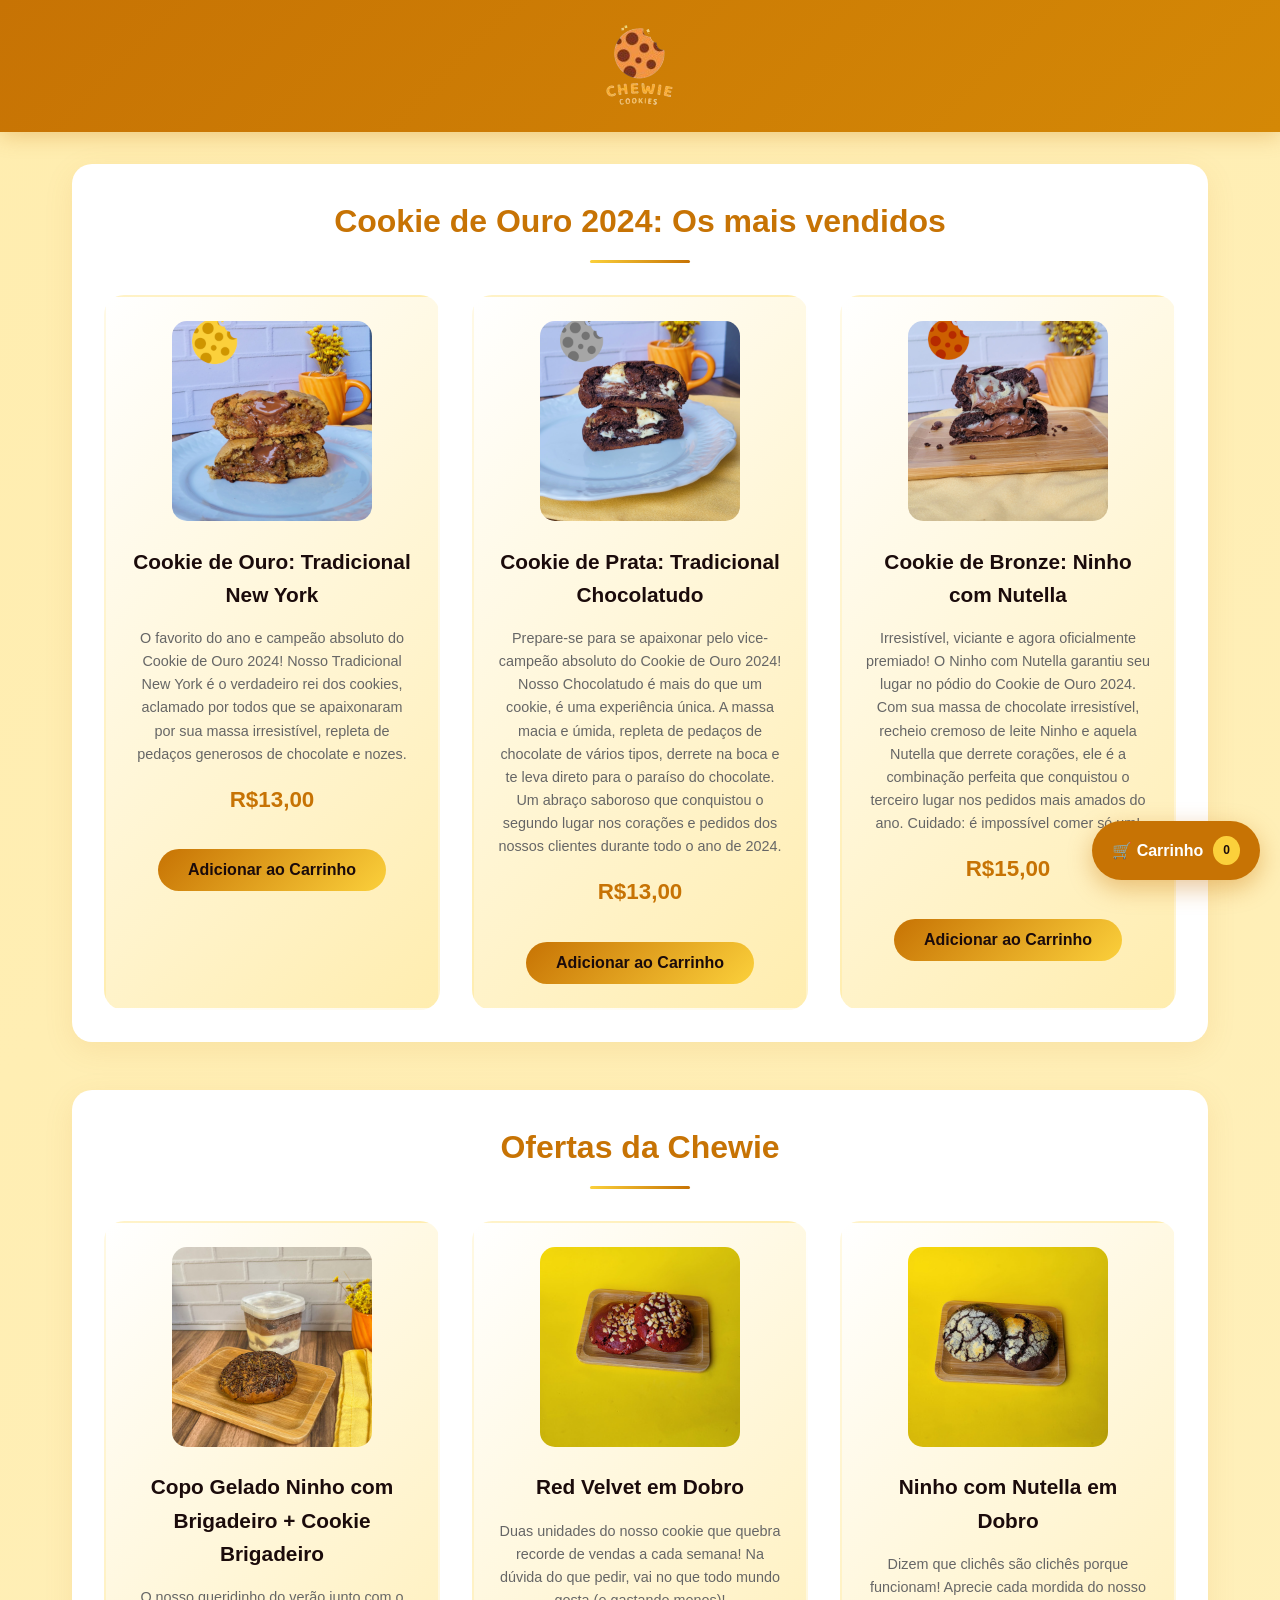
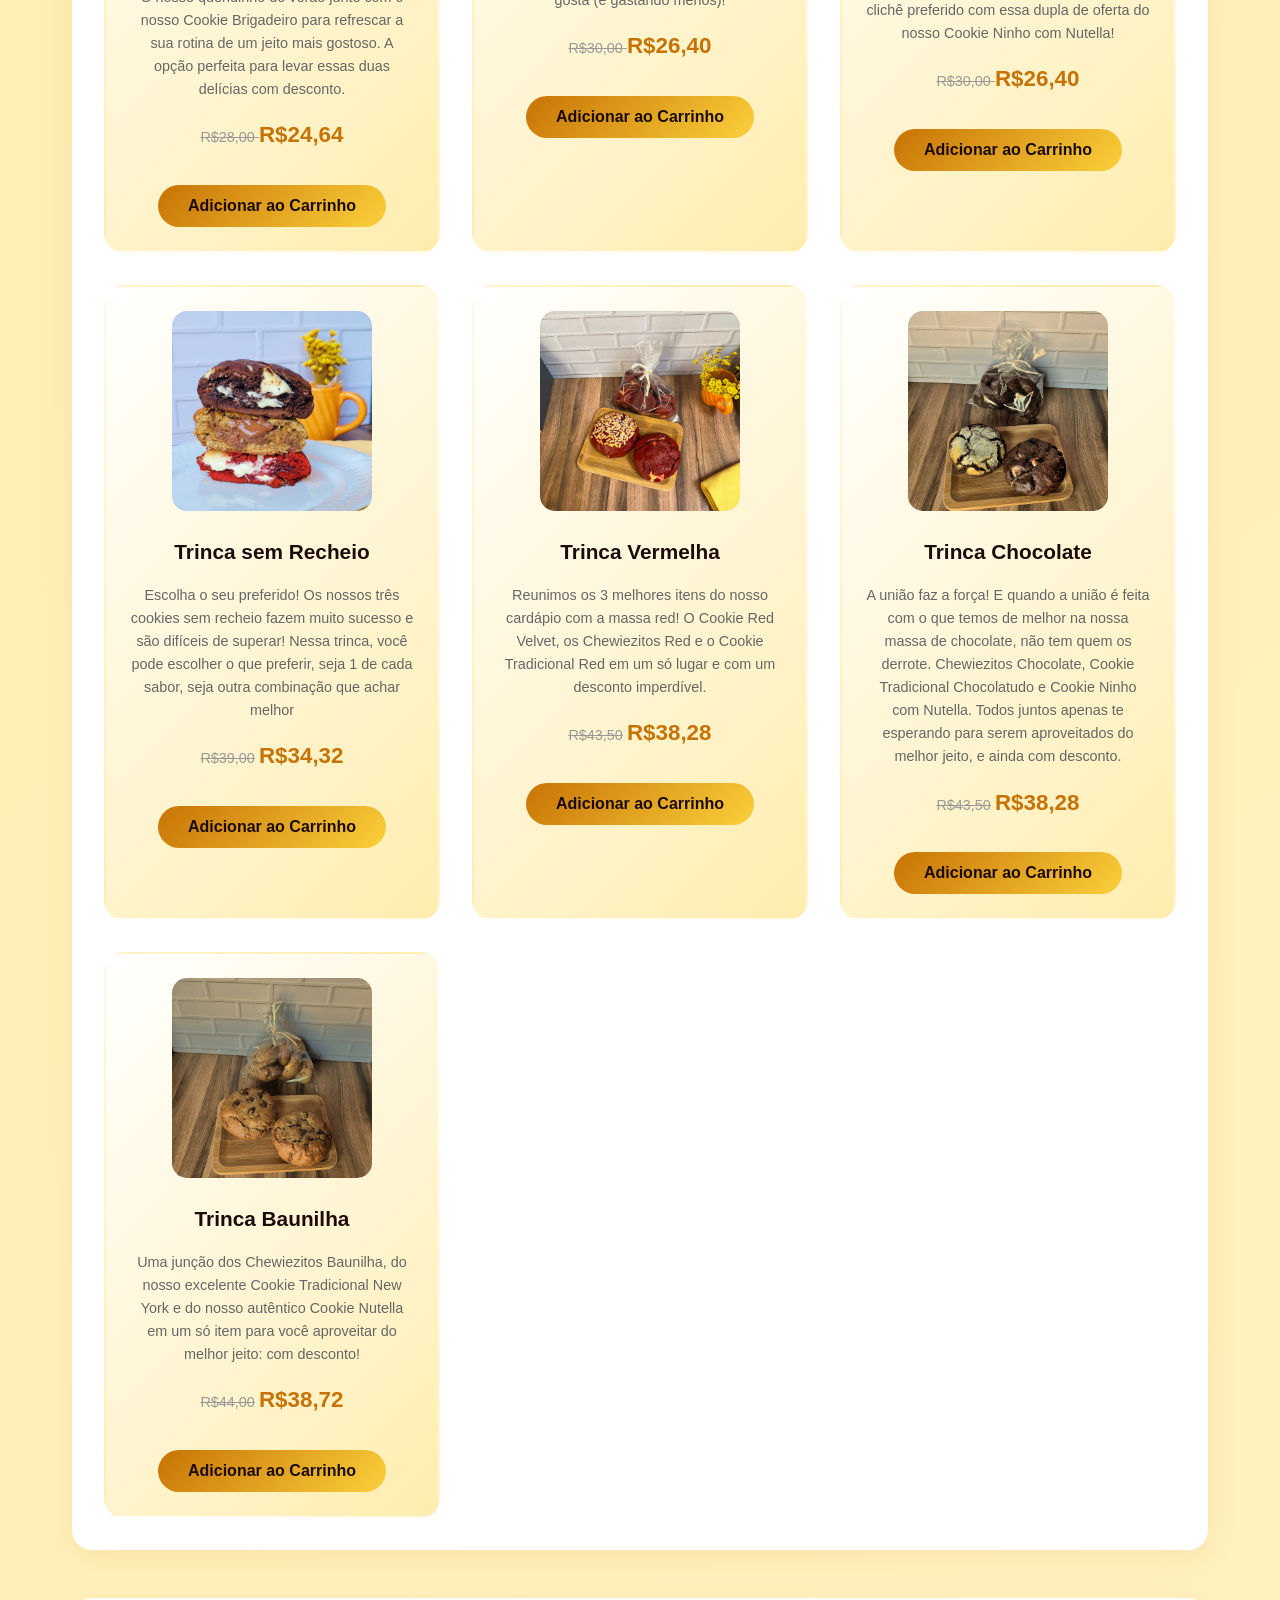
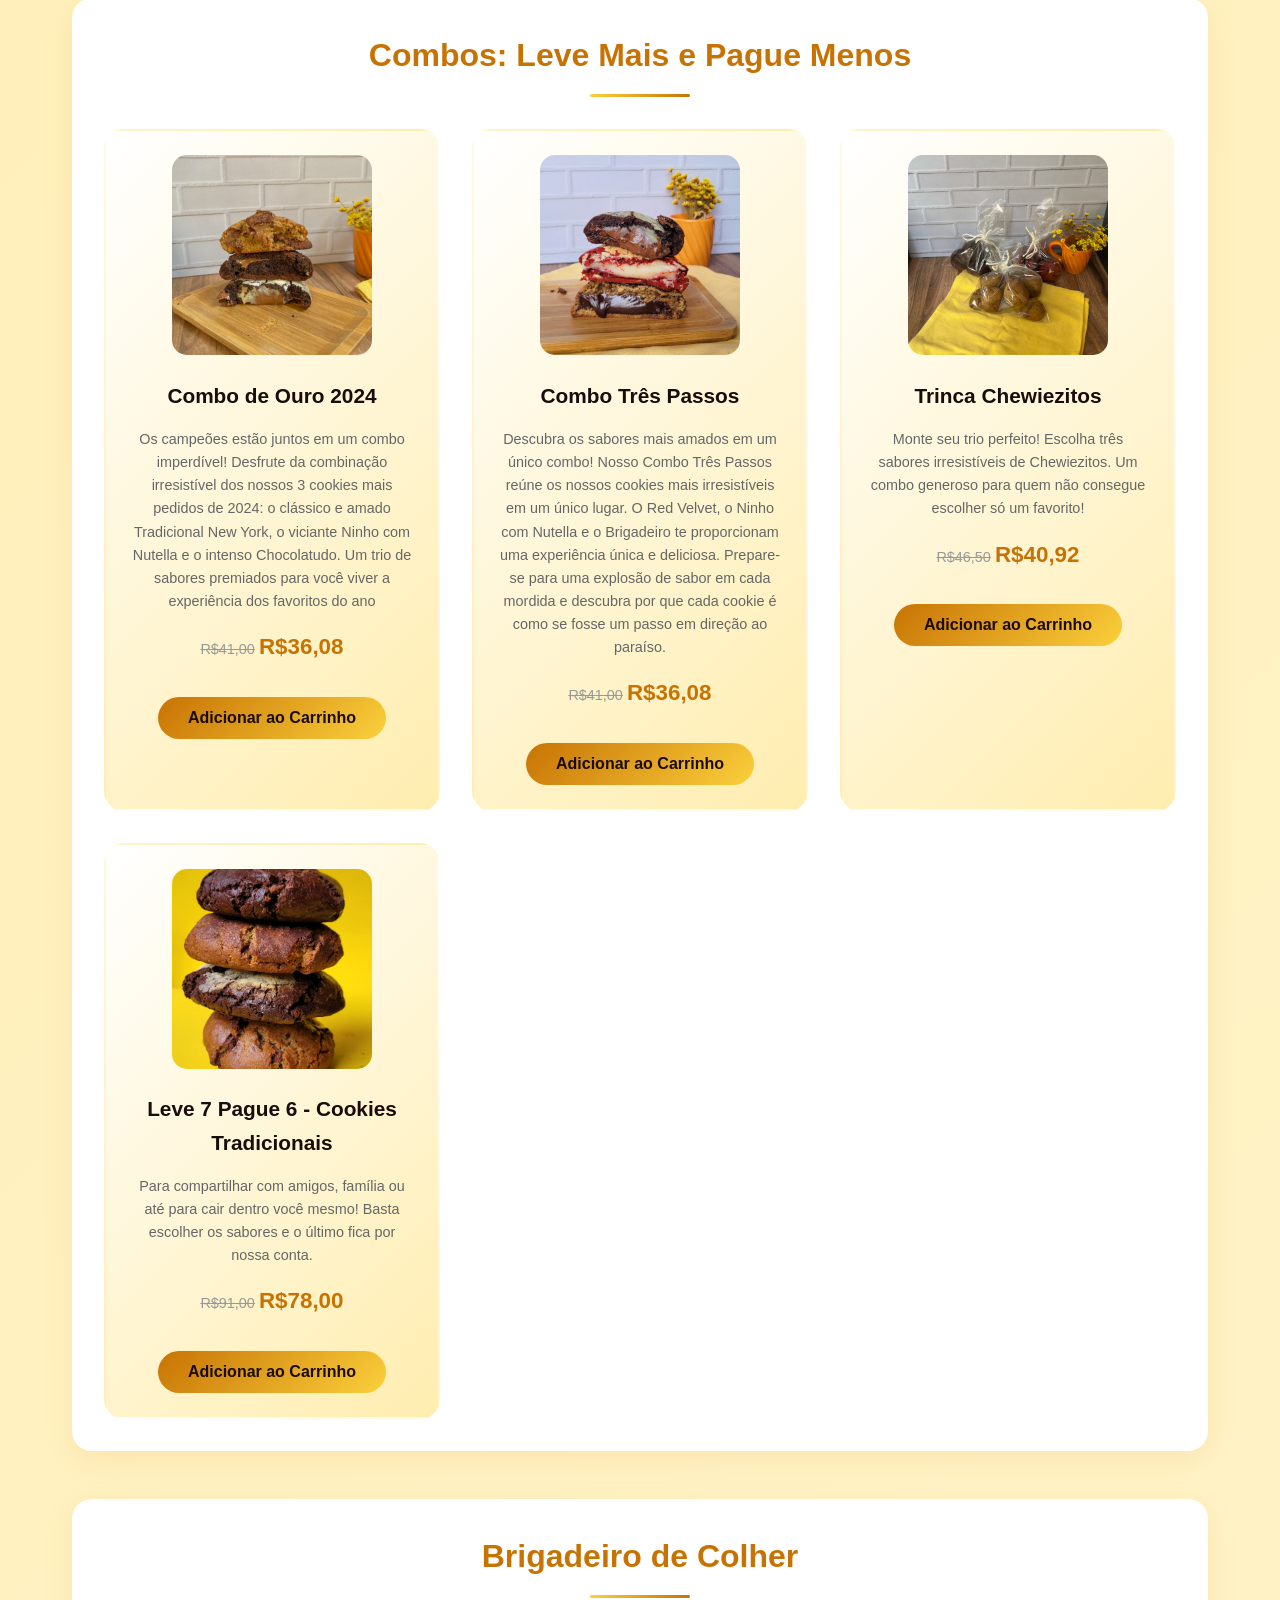
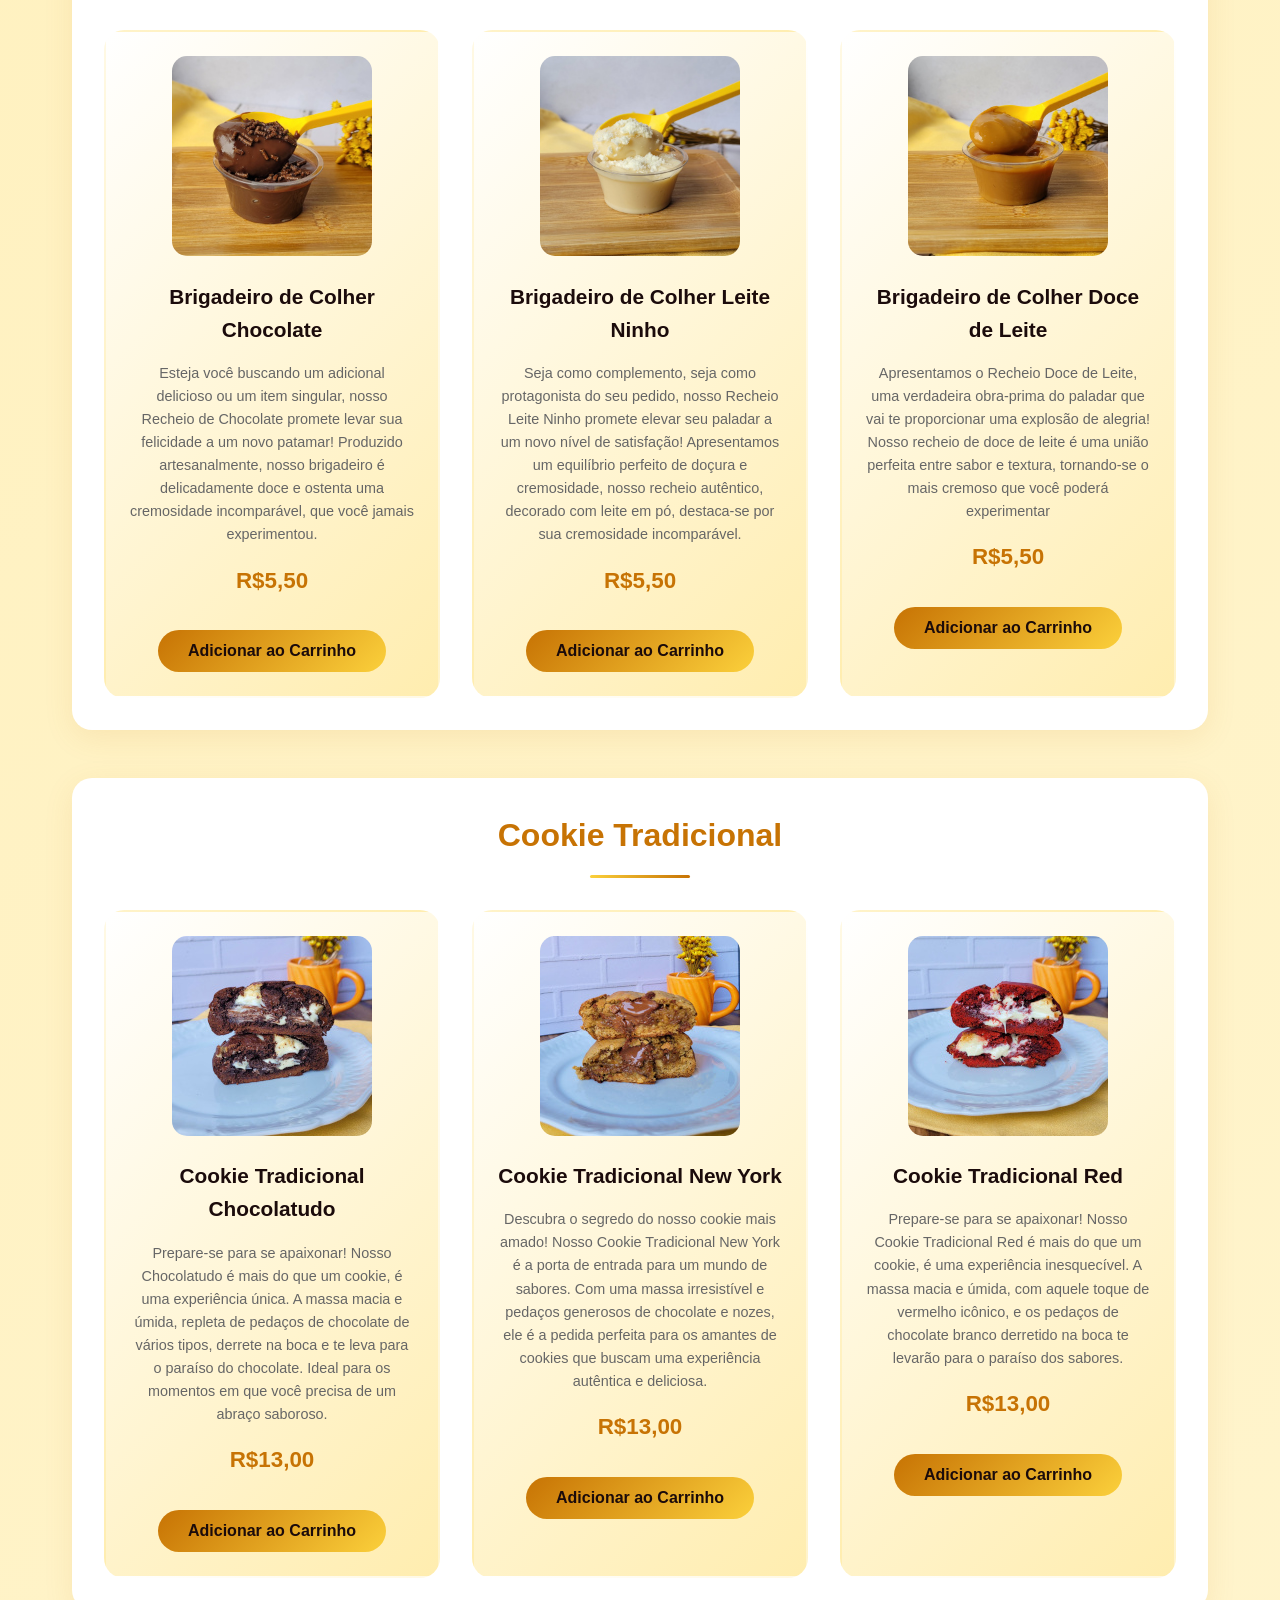
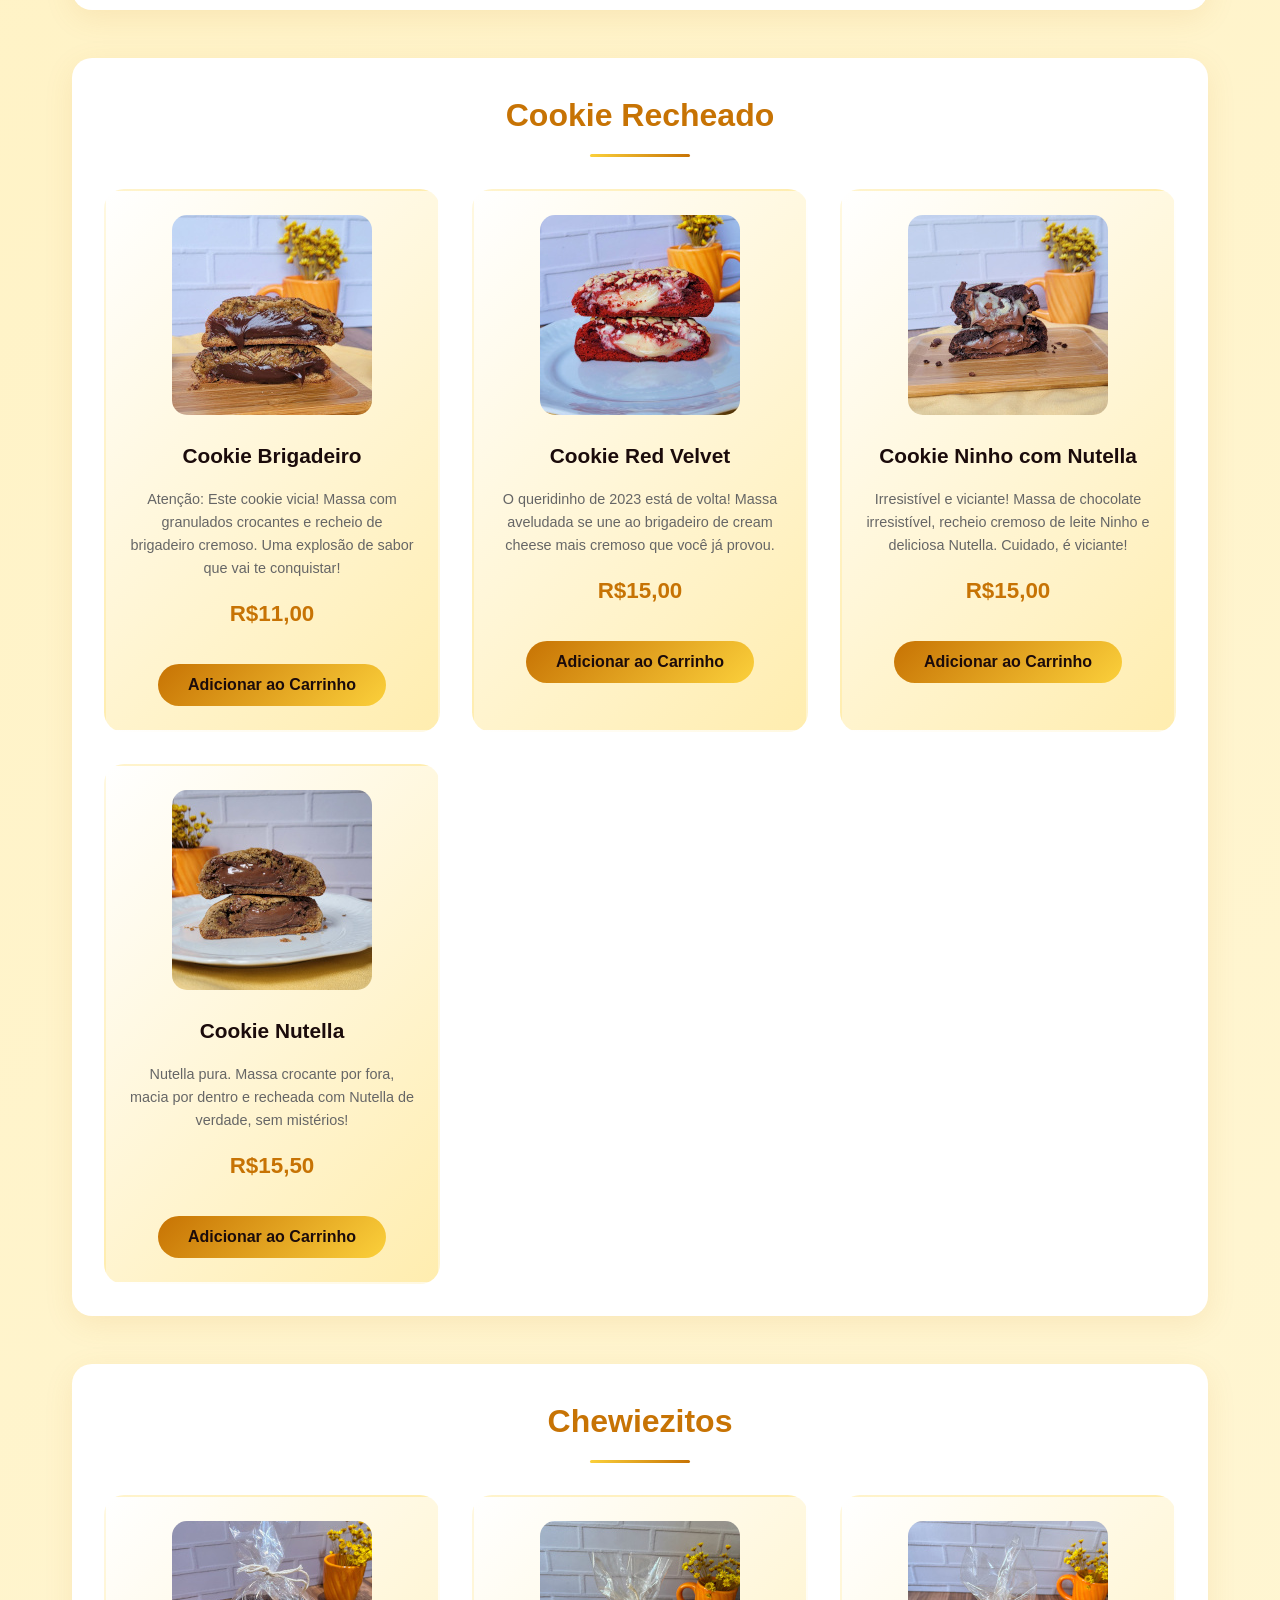
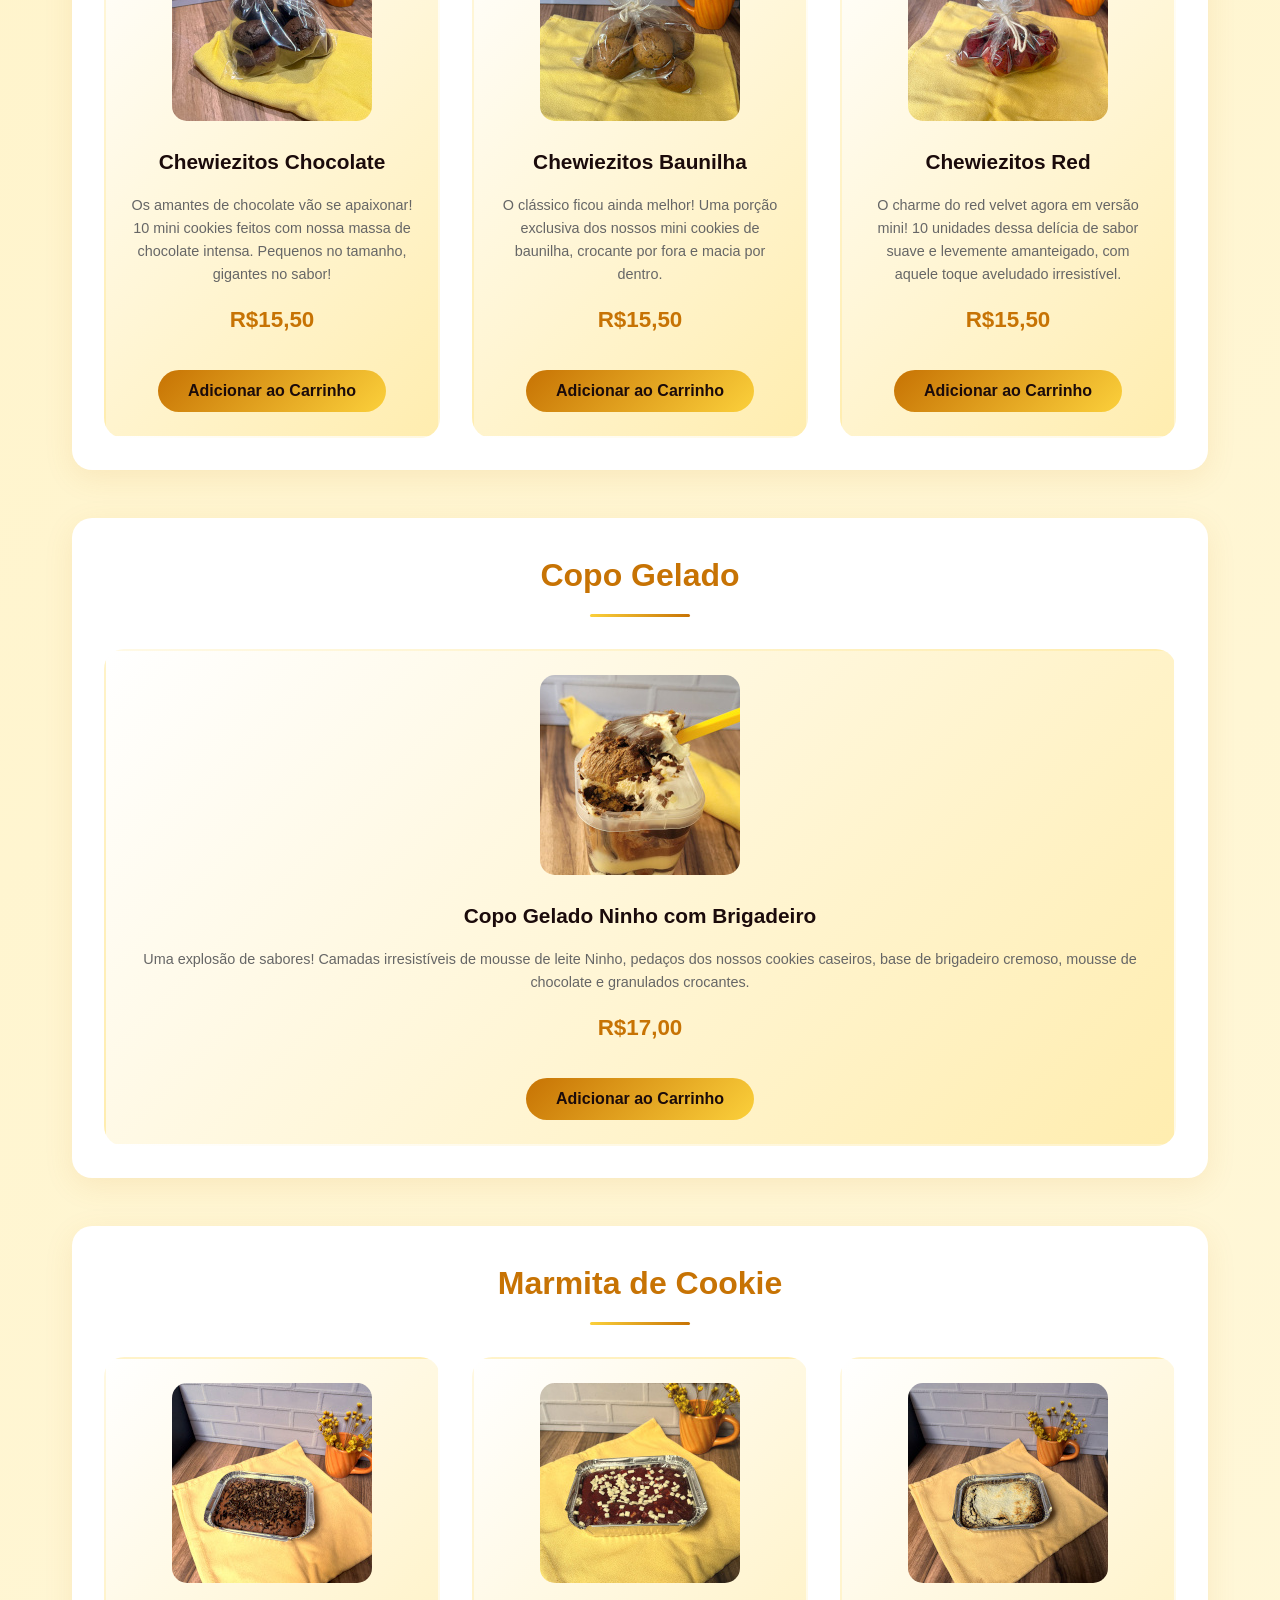
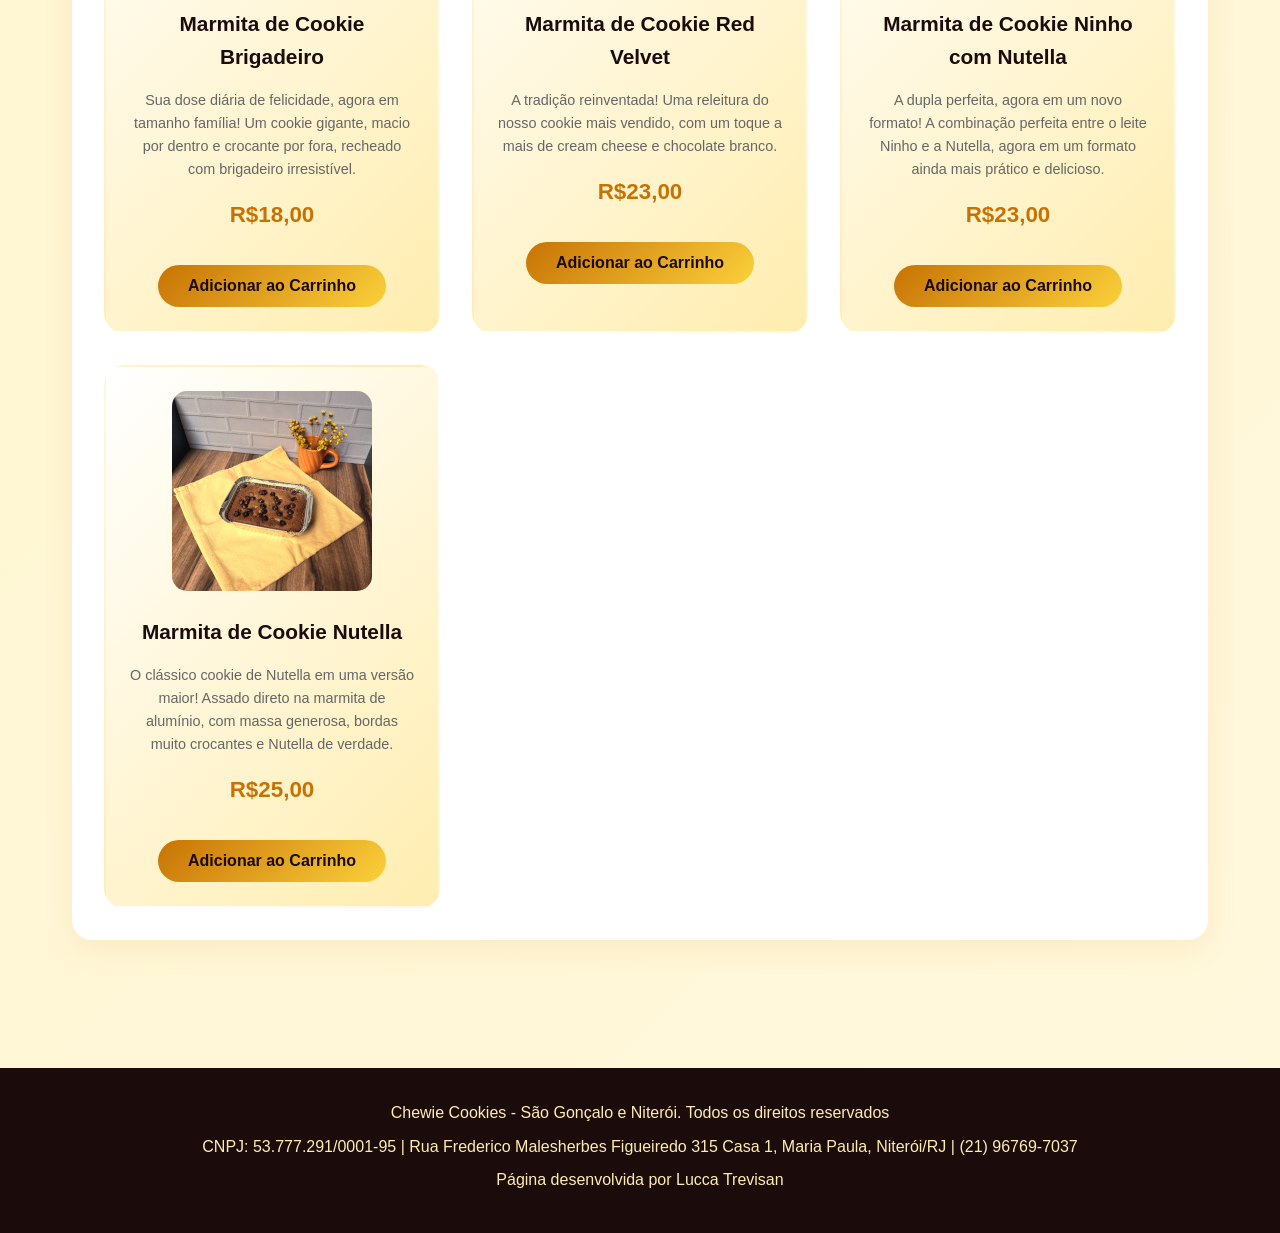
==== commit 6f536fc7: "new style and cart scripts" ====
--- a/cardapio.html
+++ b/cardapio.html
@@ -1,306 +1,328 @@
 <!DOCTYPE html>
 <html lang="pt-br">
-<head>
-    <meta charset="UTF-8">
-    <meta name="viewport" content="width=device-width, initial-scale=1.0">
-    <link rel="stylesheet" href="estilo/style.css">
-    <title>Chewie Cookies</title>
-</head>
-<body>
-    <header>
-        <img src="imagens/logo-sem-fundo100-removebg-preview.png" alt="Logo Chewie Cookies">
-    </header>
-
-    <main>
-
-        <section class="categoria-produto">
-            <h2>Cookie de Ouro 2024: Os mais vendidos</h2>
-
-            <section class="container-produto">
-
-                <div class="item-produto">
-                    <img src="imagens/cookieDeOuro-300.png" alt="Cookie de Ouro: Tradicional New York" width="200px">
-                    <h3>Cookie de Ouro: Tradicional New York</h3>
-                    <p>O favorito do ano e campeão absoluto do Cookie de Ouro 2024! Nosso Tradicional New York é o verdadeiro rei dos cookies, aclamado por todos que se apaixonaram por sua massa irresistível, repleta de pedaços generosos de chocolate e nozes. Um clássico que nunca sai de moda e é a escolha perfeita para quem busca uma experiência autêntica e simplesmente deliciosa. Viva o campeão!</p>
-                    <p><strong>R$13,00</strong></p>
-                    <button class="botao-carrinho">Adicionar ao Carrinho</button>
+    <head>
+        <meta charset="UTF-8">
+        <meta name="viewport" content="width=device-width, initial-scale=1.0">
+        <link rel="stylesheet" href="./estilo/style.css">
+        <title>Chewie Cookies - Cardápio</title>
+    </head>
+    <body>
+        <header>
+            <img src="imagens/logo-sem-fundo100-removebg-preview.png" alt="Logo Chewie Cookies">
+        </header>
+
+        <!-- Carrinho Flutuante -->
+        <div class="carrinho-flutuante" onclick="abrirCarrinho()">
+            🛒 Carrinho
+            <span class="badge-carrinho" id="badgeCarrinho">0</span>
+        </div>
+
+        <!-- Modal do Carrinho -->
+        <div id="modalCarrinho" class="modal">
+            <div class="modal-content">
+                <div class="modal-header">
+                    <h2>🛒 Seu Pedido</h2>
+                    <span class="close" onclick="fecharCarrinho()">&times;</span>
                 </div>
-
-                <div class="item-produto">
-                    <img src="imagens/cookieDePrata-300.png" alt="Cookie de Prata: Tradicional Chocolatudo" width="200px">
-                    <h3>Cookie de Prata: Tradicional Chocolatudo</h3>
-                    <p>Prepare-se para se apaixonar pelo vice-campeão absoluto do Cookie de Ouro 2024! Nosso Chocolatudo é mais do que um cookie, é uma experiência única. A massa macia e úmida, repleta de pedaços de chocolate de vários tipos, derrete na boca e te leva direto para o paraíso do chocolate. Um abraço saboroso que conquistou o segundo lugar nos corações e pedidos dos nossos clientes durante todo o ano de 2024.</p>
-                    <p><strong>R$13,00</strong></p>
-                    <button class="botao-carrinho">Adicionar ao Carrinho</button>
+                <div class="modal-body">
+                    <div id="itensCarrinho"></div>
+                    <div class="total-carrinho">
+                        <div class="total-valor">Total: R$ <span id="totalCarrinho">0,00</span></div>
+                        <button class="btn-whatsapp" onclick="enviarWhatsApp()">
+                            📱 Finalizar no WhatsApp
+                        </button>
+                    </div>
                 </div>
-
-                <div class="item-produto">
-                    <img src="imagens/cookieDeBronze-300.png" alt="Cookie de Bronze: Ninho com Nutella" width="200px">
-                    <h3>Cookie de Bronze: Ninho com Nutella</h3>
-                    <p>Irresistível, viciante e agora oficialmente premiado! O Ninho com Nutella garantiu seu lugar no pódio do Cookie de Ouro 2024. Com sua massa de chocolate irresistível, recheio cremoso de leite Ninho e aquela Nutella que derrete corações, ele é a combinação perfeita que conquistou o terceiro lugar nos pedidos mais amados do ano. Cuidado: é impossível comer só um!</p>
-                    <p><strong>R$15,00</strong></p>
-                    <button class="botao-carrinho">Adicionar ao Carrinho</button>
-                </div>
-
-            </section>
-        </section>
-
-        <section class="categoria-produto">
-            <h2>Ofertas da Chewie</h2>
-            <section class="container-produto">
-                <div class="item-produto">
-                    <img src="imagens/comboCopoCookie-300.JPG" alt="Copo Gelado Ninho com Brigadeiro + Cookie Brigadeiro" width="200px">
-                    <h3>Copo Gelado Ninho com Brigadeiro + Cookie Brigadeiro</h3>
-                    <p>O nosso queridinho do verão junto com o nosso Cookie Brigadeiro para refrescar a sua rotina de um jeito mais gostoso. A opção perfeita para levar essas duas delícias com desconto.</p>
-                    <!-- adicionar span older-price -->
-                    <p><span class="older-price">R$28,00 </span><strong>R$24,64</strong></p>
-                    <button class="botao-carrinho">Adicionar ao Carrinho</button>
-                </div>
-                <div class="item-produto">
-                    <img src="imagens/redEmDobro-300.jpg" alt="Red Velvet em Dobro" width="200px">
-                    <h3>Red Velvet em Dobro</h3>
-                    <p>Duas unidades do nosso cookie que quebra recorde de vendas a cada semana! Na dúvida do que pedir, vai no que todo mundo gosta (e gastando menos)!</p>
-                    <p><span class="older-price">R$30,00 </span> <strong>R$26,40</strong></p>
-                    <button class="botao-carrinho">Adicionar ao Carrinho</button>
-                </div>
-                <div class="item-produto">
-                    <img src="imagens/ninhoNutellaEmDobro-300.jpg" alt="Ninho com Nutella em Dobro" width="200px">
-                    <h3>Ninho com Nutella em Dobro</h3>
-                    <p>Dizem que clichês são clichês porque funcionam! Aprecie cada mordida do nosso clichê preferido com essa dupla de oferta do nosso Cookie Ninho com Nutella!</p>
-                    <p><span class="older-price">R$30,00 </span> <strong>R$26,40</strong></p>
-                    <button class="botao-carrinho">Adicionar ao Carrinho</button>
-                </div>
-                <div class="item-produto">
-                    <img src="imagens/trincaSemRecheio-300.jpg" alt="Trinca sem Recheio" width="200px">
-                    <h3>Trinca sem Recheio</h3>
-                    <p>Escolha o seu preferido! Os nossos três cookies sem recheio fazem muito sucesso e são difíceis de superar! Nessa trinca, você pode escolher o que preferir, seja 1 de cada sabor, seja outra combinação que achar melhor</p>
-                    <p><span class="older-price">R$39,00</span> <strong>R$34,32</strong></p>
-                    <button class="botao-carrinho">Adicionar ao Carrinho</button>
-                </div>
-                <div class="item-produto">
-                    <img src="imagens/trincaVermelha-300.JPG" alt="Trinca Vermelha" width="200px">
-                    <h3>Trinca Vermelha</h3>
-                    <p>Reunimos os 3 melhores itens do nosso cardápio com a massa red! O Cookie Red Velvet, os Chewiezitos Red e o Cookie Tradicional Red em um só lugar e com um desconto imperdível.</p>
-                    <p><span class="older-price">R$43,50</span> <strong>R$38,28</strong></p>
-                    <button class="botao-carrinho">Adicionar ao Carrinho</button>
-                </div>
-                <div class="item-produto">
-                    <img src="imagens/trinca-chocolate300.jpg" alt="Trinca Chocolate" width="200px">
-                    <h3>Trinca Chocolate</h3>
-                    <p>A união faz a força! E quando a união é feita com o que temos de melhor na nossa massa de chocolate, não tem quem os derrote. Chewiezitos Chocolate, Cookie Tradicional Chocolatudo e Cookie Ninho com Nutella. Todos juntos apenas te esperando para serem aproveitados do melhor jeito, e ainda com desconto.</p>
-                    <p><span class="older-price">R$43,50</span> <strong>R$38,28</strong></p>
-                    <button class="botao-carrinho">Adicionar ao Carrinho</button>
-                </div>
-                <div class="item-produto">
-                    <img src="imagens/trinca-baunilha300.jpg" alt="Trinca Baunilha" width="200px">
-                    <h3>Trinca Baunilha</h3>
-                    <p>Uma junção dos Chewiezitos Baunilha, do nosso excelente Cookie Tradicional New York e do nosso autêntico Cookie Nutella em um só item para você aproveitar do melhor jeito: com desconto!</p>
-                    <p><span class="older-price">R$44,00</span> <strong>R$38,72</strong></p>
-                    <button class="botao-carrinho">Adicionar ao Carrinho</button>
-                </div>
-            </section>
-        </section>
-
-        <section class="categoria-produto">
-            <h2>Combos: Leve Mais e Pague Menos</h2>
-            <section class="container-produto">
-                <div class="item-produto">
-                    <img src="imagens/comboDeOuro300.JPG" alt="Combo de Ouro 2024" width="200px">
-                    <h3>Combo de Ouro 2024</h3>
-                    <p>Os campeões estão juntos em um combo imperdível! Desfrute da combinação irresistível dos nossos 3 cookies mais pedidos de 2024: o clássico e amado Tradicional New York, o viciante Ninho com Nutella e o intenso Chocolatudo. Um trio de sabores premiados para você viver a experiência dos favoritos do ano</p>
-                    <p><span class="older-price">R$41,00</span> <strong>R$36,08</strong></p>
-                    <button class="botao-carrinho">Adicionar ao Carrinho</button>
-                </div>
-                <div class="item-produto">
-                    <img src="imagens/comboTresPassos300.jpg" alt="Combo Três Passos" width="200px">
-                    <h3>Combo Três Passos</h3>
-                    <p>Descubra os sabores mais amados em um único combo! Nosso Combo Três Passos reúne os nossos cookies mais irresistíveis em um único lugar. O Red Velvet, o Ninho com Nutella e o Brigadeiro te proporcionam uma experiência única e deliciosa. Prepare-se para uma explosão de sabor em cada mordida e descubra por que cada cookie é como se fosse um passo em direção ao paraíso.</p>
-                    <p><span class="older-price">R$41,00</span> <strong>R$36,08</strong></p>
-                    <button class="botao-carrinho">Adicionar ao Carrinho</button>
-                </div>
-                <div class="item-produto">
-                    <img src="imagens/trinca-chewiezitos300.jpg" alt="Trinca Chewiezitos" width="200px">
-                    <h3>Trinca Chewiezitos</h3>
-                    <p>Monte seu trio perfeito! Escolha três sabores irresistíveis de Chewiezitos. Um combo generoso para quem não consegue escolher só um favorito!</p>
-                    <p><span class="older-price">R$46,50</span> <strong>R$40,92</strong></p>
-                    <button class="botao-carrinho">Adicionar ao Carrinho</button>
-                </div>
-                <div class="item-produto">
-                    <img src="imagens/leve7pague6-300.jpg" alt="Leve 7 Pague 6" width="200px">
-                    <h3>Leve 7 Pague 6 - Cookies Tradicionais</h3>
-                    <p>Para compartilhar com amigos, família ou até para cair dentro você mesmo! Basta escolher os sabores e o último fica por nossa conta.</p>
-                    <p><span class="older-price">R$91,00</span> <strong>R$78,00</strong></p>
-                    <button class="botao-carrinho">Adicionar ao Carrinho</button>
-                </div>
-            </section>
-        </section>
-
-        <section class="categoria-produto">
-            <h2>Brigadeiro de Colher</h2>
-            <section class="container-produto">
-                <div class="item-produto">
-                    <img src="imagens/brigadeiroChocolate-300.jpg" alt="Brigadeiro de Colher Chocolate" width="200px">
-                    <h3>Brigadeiro de Colher Chocolate</h3>
-                    <p>Esteja você buscando um adicional delicioso ou um item singular, nosso Recheio de Chocolate promete levar sua felicidade a um novo patamar! Produzido artesanalmente, nosso brigadeiro é delicadamente doce e ostenta uma cremosidade incomparável, que você jamais experimentou.</p>
-                    <p><strong>R$5,50</strong></p>
-                    <button class="botao-carrinho">Adicionar ao Carrinho</button>
-                </div>
-                <div class="item-produto">
-                    <img src="imagens/brigadeiroLeiteNinho-300.jpg" alt="Brigadeiro de Colher Leite Ninho" width="200px">
-                    <h3>Brigadeiro de Colher Leite Ninho</h3>
-                    <p>Seja como complemento, seja como protagonista do seu pedido, nosso Recheio Leite Ninho promete elevar seu paladar a um novo nível de satisfação! Apresentamos um equilíbrio perfeito de doçura e cremosidade, nosso recheio autêntico, decorado com leite em pó, destaca-se por sua cremosidade incomparável.</p>
-                    <p><strong>R$5,50</strong></p>
-                    <button class="botao-carrinho">Adicionar ao Carrinho</button>
-                </div>
-                <div class="item-produto">
-                    <img src="imagens/brigadeiroDoceDeLeite-300.jpg" alt="Brigadeiro de Colher Doce de Leite" width="200px">
-                    <h3>Brigadeiro de Colher Doce de Leite</h3>
-                    <p>Apresentamos o Recheio Doce de Leite, uma verdadeira obra-prima do paladar que vai te proporcionar uma explosão de alegria! Nosso recheio de doce de leite é uma união perfeita entre sabor e textura, tornando-se o mais cremoso que você poderá experimentar</p>
-                    <p><strong>R$5,50</strong></p>
-                    <button class="botao-carrinho">Adicionar ao Carrinho</button>
-                </div>
-            </section>
-        </section>
-
-        <section class="categoria-produto">
-            <h2>Cookie Tradicional</h2>
-            <section class="container-produto">
-                <div class="item-produto">
-                    <img src="imagens/chocolatudo-200.jpg" alt="" width="200px">
-                    <h3>Cookie Tradicional Chocolatudo</h3>
-                    <p>Prepare-se para se apaixonar! Nosso Chocolatudo é mais do que um cookie, é uma experiência única. A massa macia e úmida, repleta de pedaços de chocolate de vários tipos, derrete na boca e te leva para o paraíso do chocolate. Ideal para os momentos em que você precisa de um abraço saboroso.</p>
-                    <p><strong>R$13,00</strong></p>
-                    <button class="botao-carrinho">Adicionar ao Carrinho</button>
-                </div>
-                <div class="item-produto">
-                    <img src="imagens/newYork-200.jpg" alt="" width="200px">
-                    <h3>Cookie Tradicional New York</h3>
-                    <p>Descubra o segredo do nosso cookie mais amado! Nosso Cookie Tradicional New York é a porta de entrada para um mundo de sabores. Com uma massa irresistível e pedaços generosos de chocolate e nozes, ele é a pedida perfeita para os amantes de cookies que buscam uma experiência autêntica e deliciosa.</p>
-                    <p><strong>R$13,00</strong></p>
-                    <button class="botao-carrinho">Adicionar ao Carrinho</button>
-                </div>
-                <div class="item-produto">
-                    <img src="imagens/redTradicional-200.jpg" alt="" width="200px">
-                    <h3>Cookie Tradicional Red</h3>
-                    <p>Prepare-se para se apaixonar! Nosso Cookie Tradicional Red é mais do que um cookie, é uma experiência inesquecível. A massa macia e úmida, com aquele toque de vermelho icônico, e os pedaços de chocolate branco derretido na boca te levarão para o paraíso dos sabores.</p>
-                    <p><strong>R$13,00</strong></p>
-                    <button class="botao-carrinho">Adicionar ao Carrinho</button>
-                </div>
-            </section>
-        </section>
-
-        <section class="categoria-produto">
-            <h2>Cookie Recheado</h2>
-            <section class="container-produto">
-                <div class="item-produto">
-                    <img src="imagens/brigadeiro-200.jpg" alt="" width="200px">
-                    <h3>Cookie Brigadeiro</h3>
-                    <p>Atenção: Este cookie vicia! O nosso Brigadeiro é diferente de tudo o que você já provou. A massa, com granulados crocantes, e o recheio de brigadeiro cremoso formam uma combinação irresistível. Cuidado, pois a textura do brigadeiro é tão cremosa que pode até escapar do cookie na primeira mordida! Uma explosão de sabor que vai te conquistar!</p>
-                    <p><strong>R$11,00</strong></p>
-                    <button class="botao-carrinho">Adicionar ao Carrinho</button>
-                </div>
-                <div class="item-produto">
-                    <img src="imagens/redVelvet-200.jpg" alt="" width="200px">
-                    <h3>Cookie Red Velvet</h3>
-                    <p>O queridinho de 2023 está de volta! Nosso cookie Red Velvet é a explosão de sabor que você procura. A massa aveludada, com um toque de cacau, se une ao brigadeiro de cream cheese mais cremoso que você já provou, criando uma experiência única e irresistível. A combinação entre o cream cheese e o sabor intenso do chocolate branco é simplesmente divina!</p>
-                    <p><strong>R$15,00</strong></p>
-                    <button class="botao-carrinho">Adicionar ao Carrinho</button>
-                </div>
-                <div class="item-produto">
-                    <img src="imagens/ninhoNutella-200.jpg" alt="" width="200px">
-                    <h3>Cookie Ninho com Nutella</h3>
-                    <p>Irresistível e viciante! Nosso cookie Ninho com Nutella é a pedida perfeita para os amantes de doces. A massa de chocolate irresistível, o recheio cremoso de leite Ninho e a deliciosa Nutella formam uma combinação única que vai te fazer querer mais e mais. Cuidado, pois essa delícia é viciante!</p>
-                    <p><strong>R$15,00</strong></p>
-                    <button class="botao-carrinho">Adicionar ao Carrinho</button>
-                </div>
-                <div class="item-produto">
-                    <img src="imagens/nutella-200.jpg" alt="" width="200px">
-                    <h3>Cookie Nutella</h3>
-                    <p>Nutella pura. Nosso cookie é uma explosão de sabor para os amantes do maior creme de avelã do mundo. Massa crocante por fora, macia por dentro e recheada com Nutella de verdade, sem mistérios! Cuidado para não se lambuzar tanto na primeira mordida!</p>
-                    <p><strong>R$15,50</strong></p>
-                    <button class="botao-carrinho">Adicionar ao Carrinho</button>
-                </div>
-            </section>
-        </section>
-
-        <section class="categoria-produto">
-            <h2>Chewiezitos</h2>
-            <section class="container-produto">
-                <div class="item-produto">
-                    <img src="imagens/chewiezitoChocolate-200.jpg" alt="" width="200px">
-                    <h3>Chewiezitos Chocolate</h3>
-                    <p>Os amantes de chocolate vão se apaixonar! Essa porção traz 10 mini cookies feitos com nossa massa de chocolate intensa e pedaços que derretem na boca. Pequenos no tamanho, gigantes no sabor!</p>
-                    <p><strong>R$15,50</strong></p>
-                    <button class="botao-carrinho">Adicionar ao Carrinho</button>
-                </div>
-                <div class="item-produto">
-                    <img src="imagens/chewiezitosBaunilha-200.jpg" alt="" width="200px">
-                    <h3>Chewiezitos Baunilha</h3>
-                    <p>O clássico ficou ainda melhor! Agora você pode aproveitar uma porção exclusiva dos nossos mini cookies de baunilha, feitos com nossa massa especial, crocante por fora e macia por dentro. Uma explosão de sabor em cada mordida!</p>
-                    <p><strong>R$15,50</strong></p>
-                    <button class="botao-carrinho">Adicionar ao Carrinho</button>
-                </div>
-                <div class="item-produto">
-                    <img src="imagens/chewiezitosRed-200.jpg" alt="" width="200px">
-                    <h3>Chewiezitos Red</h3>
-                    <p>O charme do red velvet agora em versão mini! Uma porção com 10 unidades dessa delícia de sabor suave e levemente amanteigado, com aquele toque aveludado irresistível. Perfeito para quem ama um cookie sofisticado e cheio de personalidade!</p>
-                    <p><strong>R$15,50</strong></p>
-                    <button class="botao-carrinho">Adicionar ao Carrinho</button>
-                </div>
-            </section>
-        </section>
-
-        <section class="categoria-produto">
-            <h2>Copo Gelado</h2>
-            <section class="container-produto">
-                <div class="item-produto">
-                    <img src="imagens/copoGelado-200.jpg" alt="" width="200px">
-                    <h3>Copo Gelado Ninho com Brigadeiro</h3>
-                    <p>Uma explosão de sabores! Camadas irresistíveis de mousse de leite Ninho, pedaços dos nossos cookies caseiros e exclusivos, base de brigadeiro cremoso, mousse de chocolate e granulados crocantes para finalizar. A opção perfeita para dias mais quentes</p>
-                    <p><strong>R$17,00</strong></p>
-                    <button class="botao-carrinho">Adicionar ao Carrinho</button>
-                </div>
-            </section>
-        </section>
-
-        <section class="categoria-produto">
-            <h2>Marmita de Cookie</h2>
-            <section class="container-produto">
-                <div class="item-produto">
-                    <img src="imagens/marmita-brigadeiro200.jpg" alt="" width="200px">
-                    <h3>Marmita de Cookie Brigadeiro</h3>
-                    <p>A sua dose diária de felicidade, agora em tamanho família! Nossa Marmita de Cookie Brigadeiro é a opção ideal para satisfazer seus desejos por doces. Um cookie gigante, macio por dentro e crocante por fora, recehado com um brigadeiro irresistível. Perfeito para levar para onde quiser e compartilhar com quem você ama</p>
-                    <p><strong>R$18,00</strong></p>
-                    <button class="botao-carrinho">Adicionar ao Carrinho</button>
-                </div>
-                <div class="item-produto">
-                    <img src="imagens/marmita-red-velvet200.jpg" alt="" width="200px">
-                    <h3>Marmita de Cookie Red Velvet</h3>
-                    <p>A tradição reinventada! Nossa Marmita de Cookie Red Velvet é uma releitura do nosso cookie mais vendido, com um toque a mais de cream cheese e chocolate branco. Uma combinação perfeita entre o clássico e o moderno, que vai conquistar o seu paladar.</p>
-                    <p><strong>R$23,00</strong></p>
-                    <button class="botao-carrinho">Adicionar ao Carrinho</button>
-                </div>
-                <div class="item-produto">
-                    <img src="imagens/marmita-ninho-nutella200.jpg" alt="" width="200px">
-                    <h3>Marmita de Cookie Ninho com Nutella</h3>
-                    <p>A dupla perfeita, agora em um novo formato! Nossa Marmita de Cookie Ninho com Nutella é a combinação perfeita entre o leite Ninho e a Nutella, agora em um formato ainda mais prático e delicioso. A massa de chocolate macia e crocante completa essa combinação irresistível.</p>
-                    <p><strong>R$23,00</strong></p>
-                    <button class="botao-carrinho">Adicionar ao Carrinho</button>
-                </div>
-                <div class="item-produto">
-                    <img src="imagens/marmita-nutella200.jpg" alt="" width="200px">
-                    <h3>Marmita de Cookie Nutella</h3>
-                    <p>O clássico cookie de Nutella em uma versão maior! Assado direto na marmita de alumínio, com massa generosa, bordas muito crocantes e Nutella de verdade pra rechear sua rotina.</p>
-                    <p><strong>R$25,00</strong></p>
-                    <button class="botao-carrinho">Adicionar ao Carrinho</button>
-                </div>
-            </section>
-        </section>
-    </main>
-    <footer>
-        <p>Chewie Cookies - São Gonçalo e Niterói. Todos os direitos reservados</p>
-        <p>CNPJ: 53.777.291/0001-95 | Rua Frederico Malesherbes Figueiredo 315 Casa 1, Maria Paula, Niterói/RJ | (21) 96769-7037</p>
-        <p>Página desenvolvida por Lucca Trevisan</p>
-    </footer>
-</body>
+            </div>
+        </div>
+
+        <main>
+            <section class="categoria-produto">
+                <h2>Cookie de Ouro 2024: Os mais vendidos</h2>
+                <section class="container-produto">
+                    <div class="item-produto">
+                        <img src="imagens/cookieDeOuro-300.png" alt="Cookie de Ouro: Tradicional New York" width="200px">
+                        <h3>Cookie de Ouro: Tradicional New York</h3>
+                        <p>O favorito do ano e campeão absoluto do Cookie de Ouro 2024! Nosso Tradicional New York é o verdadeiro rei dos cookies, aclamado por todos que se apaixonaram por sua massa irresistível, repleta de pedaços generosos de chocolate e nozes.</p>
+                        <p><strong>R$13,00</strong></p>
+                        <button class="botao-carrinho" onclick="adicionarAoCarrinho('Cookie de Ouro: Tradicional New York', 13.00)">Adicionar ao Carrinho</button>
+                    </div>
+
+                    <div class="item-produto">
+                        <img src="imagens/cookieDePrata-300.png" alt="Cookie de Prata: Tradicional Chocolatudo" width="200px">
+                        <h3>Cookie de Prata: Tradicional Chocolatudo</h3>
+                        <p>Prepare-se para se apaixonar pelo vice-campeão absoluto do Cookie de Ouro 2024! Nosso Chocolatudo é mais do que um cookie, é uma experiência única. A massa macia e úmida, repleta de pedaços de chocolate de vários tipos, derrete na boca e te leva direto para o paraíso do chocolate. Um abraço saboroso que conquistou o segundo lugar nos corações e pedidos dos nossos clientes durante todo o ano de 2024.</p>
+                        <p><strong>R$13,00</strong></p>
+                        <button class="botao-carrinho" onclick="adicionarAoCarrinho('Cookie de Prata: Tradicional Chocolatudo', 13.00)">Adicionar ao Carrinho</button>
+                    </div>
+
+                    <div class="item-produto">
+                        <img src="imagens/cookieDeBronze-300.png" alt="Cookie de Bronze: Ninho com Nutella" width="200px">
+                        <h3>Cookie de Bronze: Ninho com Nutella</h3>
+                        <p>Irresistível, viciante e agora oficialmente premiado! O Ninho com Nutella garantiu seu lugar no pódio do Cookie de Ouro 2024. Com sua massa de chocolate irresistível, recheio cremoso de leite Ninho e aquela Nutella que derrete corações, ele é a combinação perfeita que conquistou o terceiro lugar nos pedidos mais amados do ano. Cuidado: é impossível comer só um!</p>
+                        <p><strong>R$15,00</strong></p>
+                        <button class="botao-carrinho" onclick="adicionarAoCarrinho('Cookie de Bronze: Ninho com Nutella', 15.00)">Adicionar ao Carrinho</button>
+                    </div>
+                </section>
+            </section>
+
+            <section class="categoria-produto">
+                <h2>Ofertas da Chewie</h2>
+                <section class="container-produto">
+                    <div class="item-produto">
+                        <img src="imagens/comboCopoCookie-300.JPG" alt="Copo Gelado Ninho com Brigadeiro + Cookie Brigadeiro" width="200px">
+                        <h3>Copo Gelado Ninho com Brigadeiro + Cookie Brigadeiro</h3>
+                        <p>O nosso queridinho do verão junto com o nosso Cookie Brigadeiro para refrescar a sua rotina de um jeito mais gostoso. A opção perfeita para levar essas duas delícias com desconto.</p>
+                        <p><span class="older-price">R$28,00 </span><strong>R$24,64</strong></p>
+                        <button class="botao-carrinho" onclick="adicionarAoCarrinho('Copo Gelado Ninho com Brigadeiro + Cookie Brigadeiro', 24.64)">Adicionar ao Carrinho</button>
+                    </div>
+                    <div class="item-produto">
+                        <img src="imagens/redEmDobro-300.jpg" alt="Red Velvet em Dobro" width="200px">
+                        <h3>Red Velvet em Dobro</h3>
+                        <p>Duas unidades do nosso cookie que quebra recorde de vendas a cada semana! Na dúvida do que pedir, vai no que todo mundo gosta (e gastando menos)!</p>
+                        <p><span class="older-price">R$30,00 </span> <strong>R$26,40</strong></p>
+                        <button class="botao-carrinho" onclick="adicionarAoCarrinho('Red Velvet Em Dobro', 26.40)">Adicionar ao Carrinho</button>
+                    </div>
+                    <div class="item-produto">
+                        <img src="imagens/ninhoNutellaEmDobro-300.jpg" alt="Ninho com Nutella em Dobro" width="200px">
+                        <h3>Ninho com Nutella em Dobro</h3>
+                        <p>Dizem que clichês são clichês porque funcionam! Aprecie cada mordida do nosso clichê preferido com essa dupla de oferta do nosso Cookie Ninho com Nutella!</p>
+                        <p><span class="older-price">R$30,00 </span> <strong>R$26,40</strong></p>
+                        <button class="botao-carrinho" onclick="adicionarAoCarrinho('Ninho com Nutella em Dobro', 26.40)">Adicionar ao Carrinho</button>
+                    </div>
+                    <div class="item-produto">
+                        <img src="imagens/trincaSemRecheio-300.jpg" alt="Trinca sem Recheio" width="200px">
+                        <h3>Trinca sem Recheio</h3>
+                        <p>Escolha o seu preferido! Os nossos três cookies sem recheio fazem muito sucesso e são difíceis de superar! Nessa trinca, você pode escolher o que preferir, seja 1 de cada sabor, seja outra combinação que achar melhor</p>
+                        <p><span class="older-price">R$39,00</span> <strong>R$34,32</strong></p>
+                        <button class="botao-carrinho" onclick="adicionarAoCarrinho('Trinca sem Recheio', 34.32)">Adicionar ao Carrinho</button>
+                    </div>
+                    <div class="item-produto">
+                        <img src="imagens/trincaVermelha-300.JPG" alt="Trinca Vermelha" width="200px">
+                        <h3>Trinca Vermelha</h3>
+                        <p>Reunimos os 3 melhores itens do nosso cardápio com a massa red! O Cookie Red Velvet, os Chewiezitos Red e o Cookie Tradicional Red em um só lugar e com um desconto imperdível.</p>
+                        <p><span class="older-price">R$43,50</span> <strong>R$38,28</strong></p>
+                        <button class="botao-carrinho" onclick="adicionarAoCarrinho('Trinca Vermelha', 38.28)">Adicionar ao Carrinho</button>
+                    </div>
+                    <div class="item-produto">
+                        <img src="imagens/trinca-chocolate300.jpg" alt="Trinca Chocolate" width="200px">
+                        <h3>Trinca Chocolate</h3>
+                        <p>A união faz a força! E quando a união é feita com o que temos de melhor na nossa massa de chocolate, não tem quem os derrote. Chewiezitos Chocolate, Cookie Tradicional Chocolatudo e Cookie Ninho com Nutella. Todos juntos apenas te esperando para serem aproveitados do melhor jeito, e ainda com desconto.</p>
+                        <p><span class="older-price">R$43,50</span> <strong>R$38,28</strong></p>
+                        <button class="botao-carrinho" onclick="adicionarAoCarrinho('Trinca Chocolate', 38.28)">Adicionar ao Carrinho</button>
+                    </div>
+                    <div class="item-produto">
+                        <img src="imagens/trinca-baunilha300.jpg" alt="Trinca Baunilha" width="200px">
+                        <h3>Trinca Baunilha</h3>
+                        <p>Uma junção dos Chewiezitos Baunilha, do nosso excelente Cookie Tradicional New York e do nosso autêntico Cookie Nutella em um só item para você aproveitar do melhor jeito: com desconto!</p>
+                        <p><span class="older-price">R$44,00</span> <strong>R$38,72</strong></p>
+                        <button class="botao-carrinho" onclick="adicionarAoCarrinho('Trinca Baunilha', 38.72)">Adicionar ao Carrinho</button>
+                    </div>
+                </section>
+            </section>
+
+            <section class="categoria-produto">
+                <h2>Combos: Leve Mais e Pague Menos</h2>
+                <section class="container-produto">
+                    <div class="item-produto">
+                        <img src="imagens/comboDeOuro300.JPG" alt="Combo de Ouro 2024" width="200px">
+                        <h3>Combo de Ouro 2024</h3>
+                        <p>Os campeões estão juntos em um combo imperdível! Desfrute da combinação irresistível dos nossos 3 cookies mais pedidos de 2024: o clássico e amado Tradicional New York, o viciante Ninho com Nutella e o intenso Chocolatudo. Um trio de sabores premiados para você viver a experiência dos favoritos do ano</p>
+                        <p><span class="older-price">R$41,00</span> <strong>R$36,08</strong></p>
+                        <button class="botao-carrinho" onclick="adicionarAoCarrinho('Combo de Ouro 2024', 36.08)">Adicionar ao Carrinho</button>
+                    </div>
+                    <div class="item-produto">
+                        <img src="imagens/comboTresPassos300.jpg" alt="Combo Três Passos" width="200px">
+                        <h3>Combo Três Passos</h3>
+                        <p>Descubra os sabores mais amados em um único combo! Nosso Combo Três Passos reúne os nossos cookies mais irresistíveis em um único lugar. O Red Velvet, o Ninho com Nutella e o Brigadeiro te proporcionam uma experiência única e deliciosa. Prepare-se para uma explosão de sabor em cada mordida e descubra por que cada cookie é como se fosse um passo em direção ao paraíso.</p>
+                        <p><span class="older-price">R$41,00</span> <strong>R$36,08</strong></p>
+                        <button class="botao-carrinho" onclick="adicionarAoCarrinho('Combo Três Passos', 36.08)">Adicionar ao Carrinho</button>
+                    </div>
+                    <div class="item-produto">
+                        <img src="imagens/trinca-chewiezitos300.jpg" alt="Trinca Chewiezitos" width="200px">
+                        <h3>Trinca Chewiezitos</h3>
+                        <p>Monte seu trio perfeito! Escolha três sabores irresistíveis de Chewiezitos. Um combo generoso para quem não consegue escolher só um favorito!</p>
+                        <p><span class="older-price">R$46,50</span> <strong>R$40,92</strong></p>
+                        <button class="botao-carrinho" onclick="adicionarAoCarrinho('Trinca Chewiezitos', 40.92)">Adicionar ao Carrinho</button>
+                    </div>
+                    <div class="item-produto">
+                        <img src="imagens/leve7pague6-300.jpg" alt="Leve 7 Pague 6" width="200px">
+                        <h3>Leve 7 Pague 6 - Cookies Tradicionais</h3>
+                        <p>Para compartilhar com amigos, família ou até para cair dentro você mesmo! Basta escolher os sabores e o último fica por nossa conta.</p>
+                        <p><span class="older-price">R$91,00</span> <strong>R$78,00</strong></p>
+                        <button class="botao-carrinho" onclick="adicionarAoCarrinho('Leve 7 Pague 6 - Cookies Tradicionais', 78.00)">Adicionar ao Carrinho</button>
+                    </div>
+                </section>
+            </section>
+
+            <section class="categoria-produto">
+                <h2>Brigadeiro de Colher</h2>
+                <section class="container-produto">
+                    <div class="item-produto">
+                        <img src="imagens/brigadeiroChocolate-300.jpg" alt="Brigadeiro de Colher Chocolate" width="200px">
+                        <h3>Brigadeiro de Colher Chocolate</h3>
+                        <p>Esteja você buscando um adicional delicioso ou um item singular, nosso Recheio de Chocolate promete levar sua felicidade a um novo patamar! Produzido artesanalmente, nosso brigadeiro é delicadamente doce e ostenta uma cremosidade incomparável, que você jamais experimentou.</p>
+                        <p><strong>R$5,50</strong></p>
+                        <button class="botao-carrinho" onclick="adicionarAoCarrinho('Brigadeiro de Colher Chocolate', 5.50)">Adicionar ao Carrinho</button>
+                    </div>
+                    <div class="item-produto">
+                        <img src="imagens/brigadeiroLeiteNinho-300.jpg" alt="Brigadeiro de Colher Leite Ninho" width="200px">
+                        <h3>Brigadeiro de Colher Leite Ninho</h3>
+                        <p>Seja como complemento, seja como protagonista do seu pedido, nosso Recheio Leite Ninho promete elevar seu paladar a um novo nível de satisfação! Apresentamos um equilíbrio perfeito de doçura e cremosidade, nosso recheio autêntico, decorado com leite em pó, destaca-se por sua cremosidade incomparável.</p>
+                        <p><strong>R$5,50</strong></p>
+                        <button class="botao-carrinho" onclick="adicionarAoCarrinho('Brigadeiro de Colher Leite Ninho', 5.50)">Adicionar ao Carrinho</button>
+                    </div>
+                    <div class="item-produto">
+                        <img src="imagens/brigadeiroDoceDeLeite-300.jpg" alt="Brigadeiro de Colher Doce de Leite" width="200px">
+                        <h3>Brigadeiro de Colher Doce de Leite</h3>
+                        <p>Apresentamos o Recheio Doce de Leite, uma verdadeira obra-prima do paladar que vai te proporcionar uma explosão de alegria! Nosso recheio de doce de leite é uma união perfeita entre sabor e textura, tornando-se o mais cremoso que você poderá experimentar</p>
+                        <p><strong>R$5,50</strong></p>
+                        <button class="botao-carrinho" onclick="adicionarAoCarrinho('Brigadeiro de Colher Doce de Leite', 5.50)">Adicionar ao Carrinho</button>
+                    </div>
+                </section>
+            </section>
+
+            <section class="categoria-produto">
+                <h2>Cookie Tradicional</h2>
+                <section class="container-produto">
+                    <div class="item-produto">
+                        <img src="imagens/chocolatudo-200.jpg" alt="" width="200px">
+                        <h3>Cookie Tradicional Chocolatudo</h3>
+                        <p>Prepare-se para se apaixonar! Nosso Chocolatudo é mais do que um cookie, é uma experiência única. A massa macia e úmida, repleta de pedaços de chocolate de vários tipos, derrete na boca e te leva para o paraíso do chocolate. Ideal para os momentos em que você precisa de um abraço saboroso.</p>
+                        <p><strong>R$13,00</strong></p>
+                        <button class="botao-carrinho" onclick="adicionarAoCarrinho('Cookie Tradicional Chocolatudo', 13.00)">Adicionar ao Carrinho</button>
+                    </div>
+                    <div class="item-produto">
+                        <img src="imagens/newYork-200.jpg" alt="" width="200px">
+                        <h3>Cookie Tradicional New York</h3>
+                        <p>Descubra o segredo do nosso cookie mais amado! Nosso Cookie Tradicional New York é a porta de entrada para um mundo de sabores. Com uma massa irresistível e pedaços generosos de chocolate e nozes, ele é a pedida perfeita para os amantes de cookies que buscam uma experiência autêntica e deliciosa.</p>
+                        <p><strong>R$13,00</strong></p>
+                        <button class="botao-carrinho" onclick="adicionarAoCarrinho('Cookie Tradicional New York', 13.00)">Adicionar ao Carrinho</button>
+                    </div>
+                    <div class="item-produto">
+                        <img src="imagens/redTradicional-200.jpg" alt="" width="200px">
+                        <h3>Cookie Tradicional Red</h3>
+                        <p>Prepare-se para se apaixonar! Nosso Cookie Tradicional Red é mais do que um cookie, é uma experiência inesquecível. A massa macia e úmida, com aquele toque de vermelho icônico, e os pedaços de chocolate branco derretido na boca te levarão para o paraíso dos sabores.</p>
+                        <p><strong>R$13,00</strong></p>
+                        <button class="botao-carrinho" onclick="adicionarAoCarrinho('Cookie Tradicional Red', 13.00)">Adicionar ao Carrinho</button>
+                    </div>
+                </section>
+            </section>
+
+            <section class="categoria-produto">
+                <h2>Cookie Recheado</h2>
+                <section class="container-produto">
+                    <div class="item-produto">
+                        <img src="imagens/brigadeiro-200.jpg" alt="Cookie Brigadeiro" width="200px">
+                        <h3>Cookie Brigadeiro</h3>
+                        <p>Atenção: Este cookie vicia! Massa com granulados crocantes e recheio de brigadeiro cremoso. Uma explosão de sabor que vai te conquistar!</p>
+                        <p><strong>R$11,00</strong></p>
+                        <button class="botao-carrinho" onclick="adicionarAoCarrinho('Cookie Brigadeiro', 11.00)">Adicionar ao Carrinho</button>
+                    </div>
+                    <div class="item-produto">
+                        <img src="imagens/redVelvet-200.jpg" alt="Cookie Red Velvet" width="200px">
+                        <h3>Cookie Red Velvet</h3>
+                        <p>O queridinho de 2023 está de volta! Massa aveludada se une ao brigadeiro de cream cheese mais cremoso que você já provou.</p>
+                        <p><strong>R$15,00</strong></p>
+                        <button class="botao-carrinho" onclick="adicionarAoCarrinho('Cookie Red Velvet', 15.00)">Adicionar ao Carrinho</button>
+                    </div>
+                    <div class="item-produto">
+                        <img src="imagens/ninhoNutella-200.jpg" alt="Cookie Ninho com Nutella" width="200px">
+                        <h3>Cookie Ninho com Nutella</h3>
+                        <p>Irresistível e viciante! Massa de chocolate irresistível, recheio cremoso de leite Ninho e deliciosa Nutella. Cuidado, é viciante!</p>
+                        <p><strong>R$15,00</strong></p>
+                        <button class="botao-carrinho" onclick="adicionarAoCarrinho('Cookie Ninho com Nutella', 15.00)">Adicionar ao Carrinho</button>
+                    </div>
+                    <div class="item-produto">
+                        <img src="imagens/nutella-200.jpg" alt="Cookie Nutella" width="200px">
+                        <h3>Cookie Nutella</h3>
+                        <p>Nutella pura. Massa crocante por fora, macia por dentro e recheada com Nutella de verdade, sem mistérios!</p>
+                        <p><strong>R$15,50</strong></p>
+                        <button class="botao-carrinho" onclick="adicionarAoCarrinho('Cookie Nutella', 15.50)">Adicionar ao Carrinho</button>
+                    </div>
+                </section>
+            </section>
+
+            <section class="categoria-produto">
+                <h2>Chewiezitos</h2>
+                <section class="container-produto">
+                    <div class="item-produto">
+                        <img src="imagens/chewiezitoChocolate-200.jpg" alt="Chewiezitos Chocolate" width="200px">
+                        <h3>Chewiezitos Chocolate</h3>
+                        <p>Os amantes de chocolate vão se apaixonar! 10 mini cookies feitos com nossa massa de chocolate intensa. Pequenos no tamanho, gigantes no sabor!</p>
+                        <p><strong>R$15,50</strong></p>
+                        <button class="botao-carrinho" onclick="adicionarAoCarrinho('Chewiezitos Chocolate', 15.50)">Adicionar ao Carrinho</button>
+                    </div>
+                    <div class="item-produto">
+                        <img src="imagens/chewiezitosBaunilha-200.jpg" alt="Chewiezitos Baunilha" width="200px">
+                        <h3>Chewiezitos Baunilha</h3>
+                        <p>O clássico ficou ainda melhor! Uma porção exclusiva dos nossos mini cookies de baunilha, crocante por fora e macia por dentro.</p>
+                        <p><strong>R$15,50</strong></p>
+                        <button class="botao-carrinho" onclick="adicionarAoCarrinho('Chewiezitos Baunilha', 15.50)">Adicionar ao Carrinho</button>
+                    </div>
+                    <div class="item-produto">
+                        <img src="imagens/chewiezitosRed-200.jpg" alt="Chewiezitos Red" width="200px">
+                        <h3>Chewiezitos Red</h3>
+                        <p>O charme do red velvet agora em versão mini! 10 unidades dessa delícia de sabor suave e levemente amanteigado, com aquele toque aveludado irresistível.</p>
+                        <p><strong>R$15,50</strong></p>
+                        <button class="botao-carrinho" onclick="adicionarAoCarrinho('Chewiezitos Red', 15.50)">Adicionar ao Carrinho</button>
+                    </div>
+                </section>
+            </section>
+
+            <section class="categoria-produto">
+                <h2>Copo Gelado</h2>
+                <section class="container-produto">
+                    <div class="item-produto">
+                        <img src="imagens/copoGelado-200.jpg" alt="Copo Gelado Ninho com Brigadeiro" width="200px">
+                        <h3>Copo Gelado Ninho com Brigadeiro</h3>
+                        <p>Uma explosão de sabores! Camadas irresistíveis de mousse de leite Ninho, pedaços dos nossos cookies caseiros, base de brigadeiro cremoso, mousse de chocolate e granulados crocantes.</p>
+                        <p><strong>R$17,00</strong></p>
+                        <button class="botao-carrinho" onclick="adicionarAoCarrinho('Copo Gelado Ninho com Brigadeiro', 17.00)">Adicionar ao Carrinho</button>
+                    </div>
+                </section>
+            </section>
+
+            <section class="categoria-produto">
+                <h2>Marmita de Cookie</h2>
+                <section class="container-produto">
+                    <div class="item-produto">
+                        <img src="imagens/marmita-brigadeiro200.jpg" alt="Marmita de Cookie Brigadeiro" width="200px">
+                        <h3>Marmita de Cookie Brigadeiro</h3>
+                        <p>Sua dose diária de felicidade, agora em tamanho família! Um cookie gigante, macio por dentro e crocante por fora, recheado com brigadeiro irresistível.</p>
+                        <p><strong>R$18,00</strong></p>
+                        <button class="botao-carrinho" onclick="adicionarAoCarrinho('Marmita de Cookie Brigadeiro', 18.00)">Adicionar ao Carrinho</button>
+                    </div>
+                    <div class="item-produto">
+                        <img src="imagens/marmita-red-velvet200.jpg" alt="Marmita de Cookie Red Velvet" width="200px">
+                        <h3>Marmita de Cookie Red Velvet</h3>
+                        <p>A tradição reinventada! Uma releitura do nosso cookie mais vendido, com um toque a mais de cream cheese e chocolate branco.</p>
+                        <p><strong>R$23,00</strong></p>
+                        <button class="botao-carrinho" onclick="adicionarAoCarrinho('Marmita de Cookie Red Velvet', 23.00)">Adicionar ao Carrinho</button>
+                    </div>
+                    <div class="item-produto">
+                        <img src="imagens/marmita-ninho-nutella200.jpg" alt="Marmita de Cookie Ninho com Nutella" width="200px">
+                        <h3>Marmita de Cookie Ninho com Nutella</h3>
+                        <p>A dupla perfeita, agora em um novo formato! A combinação perfeita entre o leite Ninho e a Nutella, agora em um formato ainda mais prático e delicioso.</p>
+                        <p><strong>R$23,00</strong></p>
+                        <button class="botao-carrinho" onclick="adicionarAoCarrinho('Marmita de Cookie Ninho com Nutella', 23.00)">Adicionar ao Carrinho</button>
+                    </div>
+                    <div class="item-produto">
+                        <img src="imagens/marmita-nutella200.jpg" alt="Marmita de Cookie Nutella" width="200px">
+                        <h3>Marmita de Cookie Nutella</h3>
+                        <p>O clássico cookie de Nutella em uma versão maior! Assado direto na marmita de alumínio, com massa generosa, bordas muito crocantes e Nutella de verdade.</p>
+                        <p><strong>R$25,00</strong></p>
+                        <button class="botao-carrinho" onclick="adicionarAoCarrinho('Marmita de Cookie Nutella', 25.00)">Adicionar ao Carrinho</button>
+                    </div>
+                </section>
+            </section>
+        </main>
+
+        <footer>
+            <p>Chewie Cookies - São Gonçalo e Niterói. Todos os direitos reservados</p>
+            <p>CNPJ: 53.777.291/0001-95 | Rua Frederico Malesherbes Figueiredo 315 Casa 1, Maria Paula, Niterói/RJ | (21) 96769-7037</p>
+            <p>Página desenvolvida por Lucca Trevisan</p>
+        </footer>
+        <script src="script.js"></script>
+    </body>
 </html>
--- a/estilo/style.css
+++ b/estilo/style.css
@@ -7,88 +7,452 @@
     --amarelo: #fbd03b;
 }
 
-*{
+* {
+    margin: 0;
+    padding: 0;
     box-sizing: border-box;
-    padding: 0px;
-    margin: 0px;
-}
-
-body{
-    font-family: Arial, Helvetica, sans-serif;
-}
-
-header{
-    background-color: var(--laranja);
+}
+
+body {
+    font-family: 'Arial', sans-serif;
+    background: linear-gradient(135deg, var(--creme) 0%, #fff8dc 100%);
+    color: var(--marrom);
+    line-height: 1.6;
+}
+
+/* Header */
+header {
+    background: linear-gradient(135deg, var(--laranja) 0%, #d48806 100%);
+    padding: 1rem 0;
+    box-shadow: 0 4px 20px rgba(199, 115, 4, 0.3);
+    position: sticky;
+    top: 0;
+    z-index: 100;
+}
+
+header img {
+    display: block;
+    margin: 0 auto;
+    max-width: 200px;
+    height: auto;
+}
+
+/* Carrinho Flutuante */
+.carrinho-flutuante {
+    position: fixed;
+    bottom: 20px;
+    right: 20px;
+    background: var(--laranja);
+    color: white;
+    border-radius: 50px;
+    padding: 15px 20px;
+    cursor: pointer;
+    box-shadow: 0 8px 25px rgba(199, 115, 4, 0.4);
+    transition: all 0.3s ease;
+    z-index: 1000;
     display: flex;
-    flex-flow: column wrap;
+    align-items: center;
+    gap: 10px;
+    font-weight: bold;
+}
+
+.carrinho-flutuante:hover {
+    background: #b86803;
+    transform: translateY(-3px);
+    box-shadow: 0 12px 30px rgba(199, 115, 4, 0.5);
+}
+
+.badge-carrinho {
+    background: var(--amarelo);
+    color: var(--marrom);
+    border-radius: 50%;
+    padding: 5px 10px;
+    font-size: 12px;
+    font-weight: bold;
+    min-width: 25px;
+    text-align: center;
+}
+
+/* Modal do Carrinho */
+.modal {
+    display: none;
+    position: fixed;
+    z-index: 2000;
+    left: 0;
+    top: 0;
+    width: 100%;
+    height: 100%;
+    background: rgba(27, 11, 11, 0.8);
+    backdrop-filter: blur(5px);
+}
+
+.modal-content {
+    background: white;
+    margin: 5% auto;
+    padding: 0;
+    border-radius: 20px;
+    width: 90%;
+    max-width: 500px;
+    max-height: 80vh;
+    overflow-y: auto;
+    animation: slideIn 0.3s ease;
+}
+
+@keyframes slideIn {
+    from { transform: translateY(-50px); opacity: 0; }
+    to { transform: translateY(0); opacity: 1; }
+}
+
+.modal-header {
+    background: var(--laranja);
+    color: white;
+    padding: 20px;
+    border-radius: 20px 20px 0 0;
+    display: flex;
+    justify-content: space-between;
+    align-items: center;
+}
+
+.close {
+    color: white;
+    font-size: 28px;
+    font-weight: bold;
+    cursor: pointer;
+    transition: color 0.3s;
+}
+
+.close:hover {
+    color: var(--creme);
+}
+
+.modal-body {
+    padding: 20px;
+}
+
+.item-carrinho {
+    display: flex;
+    justify-content: space-between;
+    align-items: center;
+    padding: 15px 0;
+    border-bottom: 1px solid #eee;
+}
+
+.item-carrinho:last-child {
+    border-bottom: none;
+}
+
+.item-info h4 {
+    color: var(--marrom);
+    margin-bottom: 5px;
+}
+
+.item-preco {
+    font-weight: bold;
+    color: var(--laranja);
+}
+
+.controles-quantidade {
+    display: flex;
+    align-items: center;
+    gap: 10px;
+    margin-top: 10px;
+}
+
+.btn-quantidade {
+    background: var(--laranja);
+    color: white;
+    border: none;
+    border-radius: 50%;
+    width: 30px;
+    height: 30px;
+    cursor: pointer;
+    font-size: 18px;
+    transition: all 0.3s ease;
+}
+
+.btn-quantidade:hover {
+    background: var(--amarelo);
+    color: var(--marrom);
+    transform: scale(1.1);
+}
+
+.quantidade {
+    font-weight: bold;
+    min-width: 30px;
+    text-align: center;
+}
+
+.total-carrinho {
+    text-align: center;
+    padding: 20px 0;
+    border-top: 2px solid var(--laranja);
+    margin-top: 20px;
+}
+
+.total-valor {
+    font-size: 24px;
+    font-weight: bold;
+    color: var(--laranja);
+}
+
+.btn-whatsapp {
+    background: #25D366;
+    color: white;
+    border: none;
+    padding: 15px 30px;
+    border-radius: 50px;
+    font-size: 16px;
+    font-weight: bold;
+    cursor: pointer;
+    transition: all 0.3s ease;
+    width: 100%;
+    margin-top: 15px;
+    display: flex;
+    align-items: center;
     justify-content: center;
-    align-items: center;
-}
-
-main{
-    background-color: var(--amarelo);
-    padding: 18px;
-    color: var(--marrom);
-
-    display: flex;
-    flex-flow: column wrap;
-    justify-content: center;
-    align-items: center;
-}
-
-section.categoria-produto{
-    margin: 10px 0px 10px 0px;
-    background-color: var(--creme);
-    padding: 18px;
-    border-radius: 12px;
-    box-shadow: 2px 3px 10px rgba(0, 0, 0, 0.493);
-}
-
-div.item-produto{
-    margin: 10px 0px 10px 0px;
-    border: 0.1px solid #1b0b0b3f;
-    border-radius: 12px;
-    padding: 10px;
-    max-width: 800px;
-
-    display: flex;
-    flex-flow: column nowrap;
-}
-
-div.item-produto > img{
-    border-radius: 12px;
-    size: 10px;
-}
-
-div.item-produto > h3{
-    padding: 6px 4px 4px 0px;
-}
-
-div.item-produto > p{
-    text-align: justify;
-    padding-bottom: 4px;
-}
-
-div.item-produto > p > span.older-price{
+    gap: 10px;
+}
+
+.btn-whatsapp:hover {
+    background: #1ea952;
+    transform: translateY(-2px);
+    box-shadow: 0 8px 20px rgba(37, 211, 102, 0.3);
+}
+
+/* Main Content */
+main {
+    max-width: 1200px;
+    margin: 0 auto;
+    padding: 2rem;
+}
+
+.categoria-produto {
+    margin-bottom: 3rem;
+    background: white;
+    border-radius: 20px;
+    padding: 2rem;
+    box-shadow: 0 8px 30px rgba(199, 115, 4, 0.1);
+}
+
+.categoria-produto h2 {
+    color: var(--laranja);
+    font-size: 2rem;
+    margin-bottom: 2rem;
+    text-align: center;
+    position: relative;
+    padding-bottom: 1rem;
+}
+
+.categoria-produto h2:after {
+    content: '';
+    position: absolute;
+    bottom: 0;
+    left: 50%;
+    transform: translateX(-50%);
+    width: 100px;
+    height: 3px;
+    background: linear-gradient(90deg, var(--amarelo), var(--laranja));
+    border-radius: 2px;
+}
+
+.container-produto {
+    display: grid;
+    grid-template-columns: repeat(auto-fit, minmax(300px, 1fr));
+    gap: 2rem;
+}
+
+.item-produto {
+    background: linear-gradient(135deg, #fff 0%, var(--creme) 100%);
+    border-radius: 20px;
+    padding: 1.5rem;
+    text-align: center;
+    transition: all 0.3s ease;
+    border: 2px solid transparent;
+    position: relative;
+    overflow: hidden;
+}
+
+.item-produto::before {
+    content: '';
+    position: absolute;
+    top: 0;
+    left: -100%;
+    width: 100%;
+    height: 100%;
+    background: linear-gradient(90deg, transparent, rgba(251, 208, 59, 0.2), transparent);
+    transition: left 0.5s ease;
+}
+
+.item-produto:hover::before {
+    left: 100%;
+}
+
+.item-produto:hover {
+    transform: translateY(-10px);
+    box-shadow: 0 20px 40px rgba(199, 115, 4, 0.2);
+    border-color: var(--amarelo);
+}
+
+.item-produto img {
+    width: 200px;
+    height: 200px;
+    object-fit: cover;
+    border-radius: 15px;
+    margin-bottom: 1rem;
+    transition: transform 0.3s ease;
+}
+
+.item-produto:hover img {
+    transform: scale(1.1);
+}
+
+.item-produto h3 {
+    color: var(--marrom);
+    font-size: 1.3rem;
+    margin-bottom: 1rem;
+    font-weight: bold;
+}
+
+.item-produto p {
+    color: #666;
+    margin-bottom: 1rem;
+    font-size: 0.9rem;
+}
+
+.older-price {
     text-decoration: line-through;
-    color: #1b0b0bbb;
-}
-
-div.item-produto > button{
-    background-color: var(--laranja);
-    border: 1px solid var(--marrom);
-    padding: 3px;
-    border-radius: 6px;
-    font-weight: bolder;
-}
-
-div.item-produto > button:hover {
-    box-shadow: 3px 3px 6px #1b0b0b5e;
-}
-
-footer{
-    background-color: var(--marrom);
+    color: #999;
+    font-size: 0.9rem;
+}
+
+.item-produto p strong {
+    color: var(--laranja);
+    font-size: 1.4rem;
+}
+
+.botao-carrinho {
+    background: linear-gradient(135deg, var(--laranja) 0%, var(--amarelo) 100%);
+    color: var(--marrom);
+    border: none;
+    padding: 12px 30px;
+    border-radius: 50px;
+    font-size: 1rem;
+    font-weight: bold;
+    cursor: pointer;
+    transition: all 0.3s ease;
+    margin-top: 1rem;
+    position: relative;
+    overflow: hidden;
+}
+
+.botao-carrinho::before {
+    content: '';
+    position: absolute;
+    top: 50%;
+    left: 50%;
+    width: 0;
+    height: 0;
+    background: rgba(255, 255, 255, 0.3);
+    border-radius: 50%;
+    transition: all 0.3s ease;
+    transform: translate(-50%, -50%);
+}
+
+.botao-carrinho:hover::before {
+    width: 300px;
+    height: 300px;
+}
+
+.botao-carrinho:hover {
+    transform: translateY(-3px);
+    box-shadow: 0 10px 25px rgba(199, 115, 4, 0.3);
+}
+
+/* Footer */
+footer {
+    background: var(--marrom);
     color: var(--creme);
-    padding: 10px;
-    text-align: center;
+    text-align: center;
+    padding: 2rem;
+    margin-top: 3rem;
+}
+
+footer p {
+    margin-bottom: 0.5rem;
+}
+
+/* Responsivo */
+@media (max-width: 768px) {
+    main {
+        padding: 1rem;
+    }
+
+    .categoria-produto {
+        padding: 1rem;
+    }
+
+    .categoria-produto h2 {
+        font-size: 1.5rem;
+    }
+
+    .container-produto {
+        grid-template-columns: 1fr;
+    }
+
+    .item-produto {
+        padding: 1rem;
+    }
+
+    .modal-content {
+        width: 95%;
+        margin: 10% auto;
+    }
+
+    .carrinho-flutuante {
+        bottom: 10px;
+        right: 10px;
+        padding: 12px 16px;
+    }
+}
+
+@media (max-width: 480px) {
+    .item-produto img {
+        width: 150px;
+        height: 150px;
+    }
+
+    .categoria-produto h2 {
+        font-size: 1.2rem;
+    }
+
+    .item-produto h3 {
+        font-size: 1.1rem;
+    }
+
+    header img {
+        max-width: 150px;
+    }
+}
+
+.carrinho-vazio {
+    text-align: center;
+    padding: 40px 20px;
+    color: #666;
+}
+
+.carrinho-vazio img {
+    width: 80px;
+    opacity: 0.3;
+    margin-bottom: 20px;
+}
+
+/* Animação de sucesso */
+.sucesso-animacao {
+    animation: pulse 0.6s ease;
+}
+
+@keyframes pulse {
+    0% { transform: scale(1); }
+    50% { transform: scale(1.1); }
+    100% { transform: scale(1); }
 }
